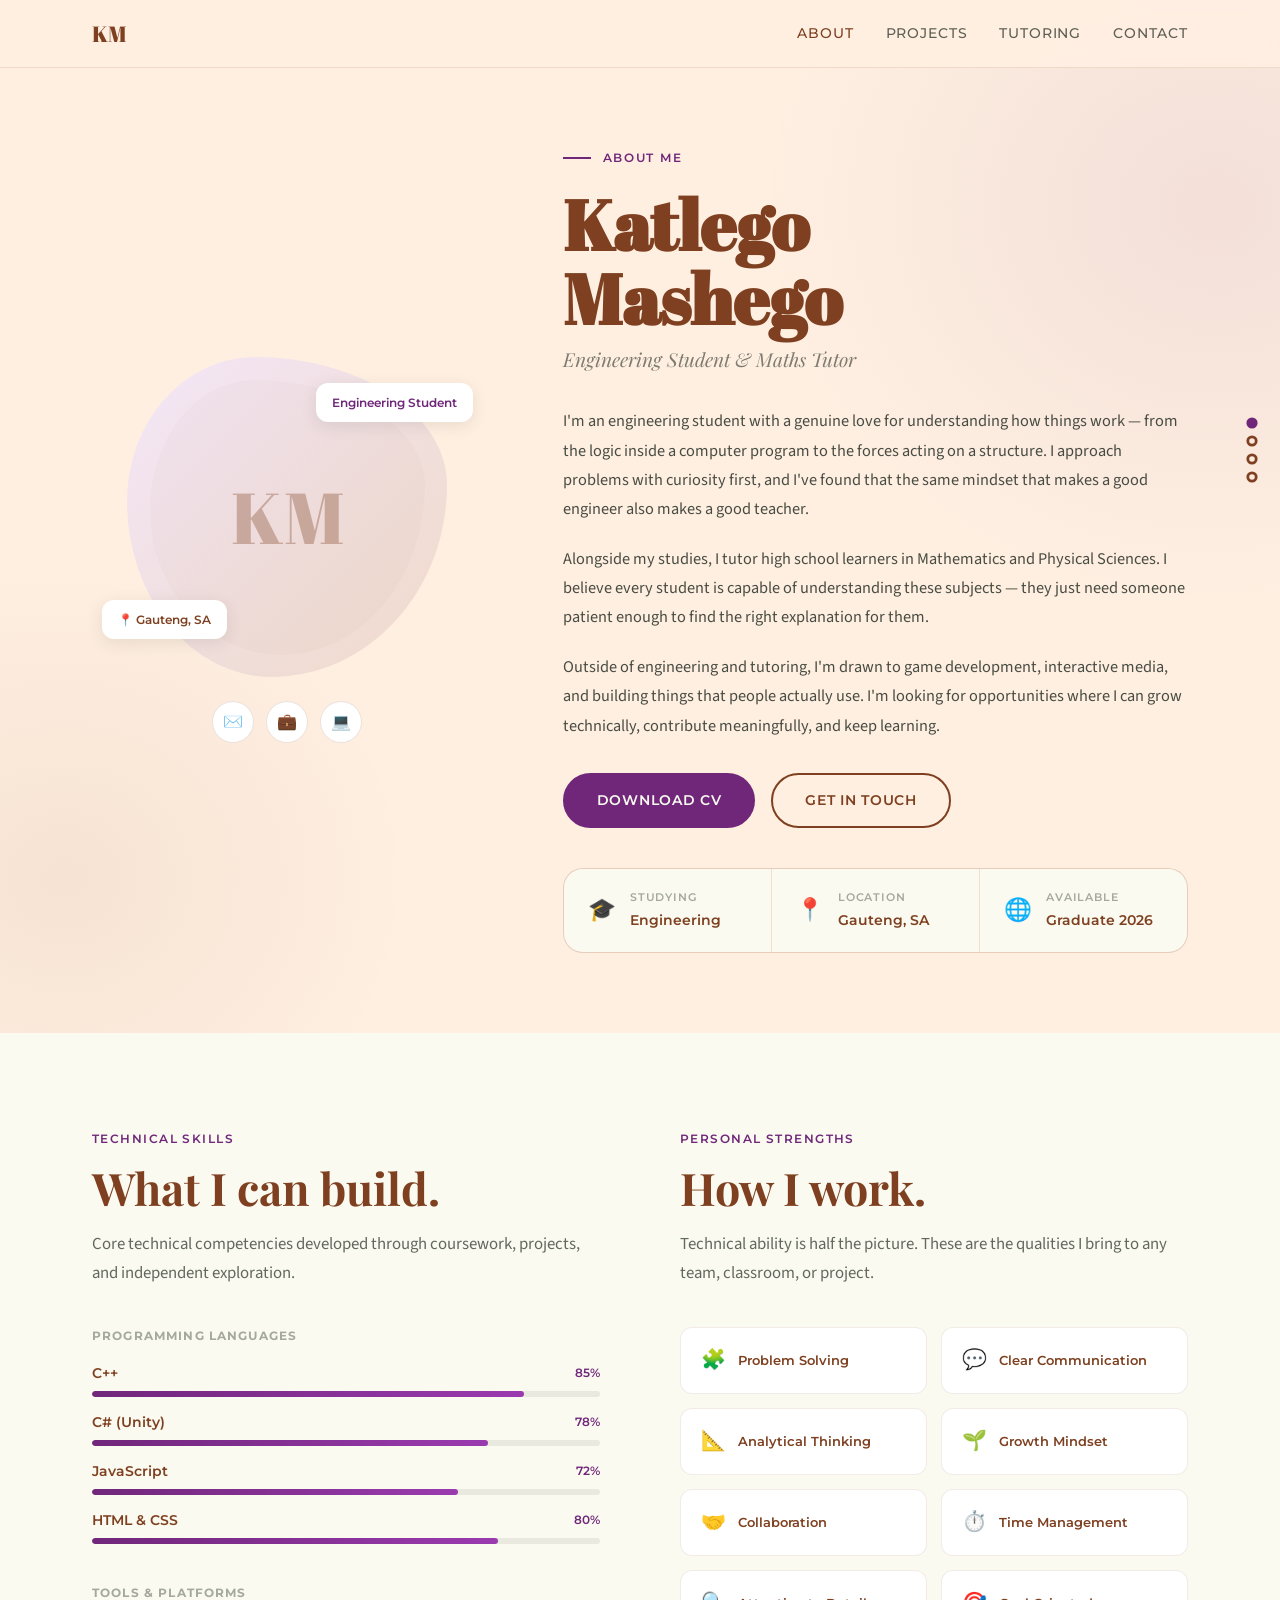
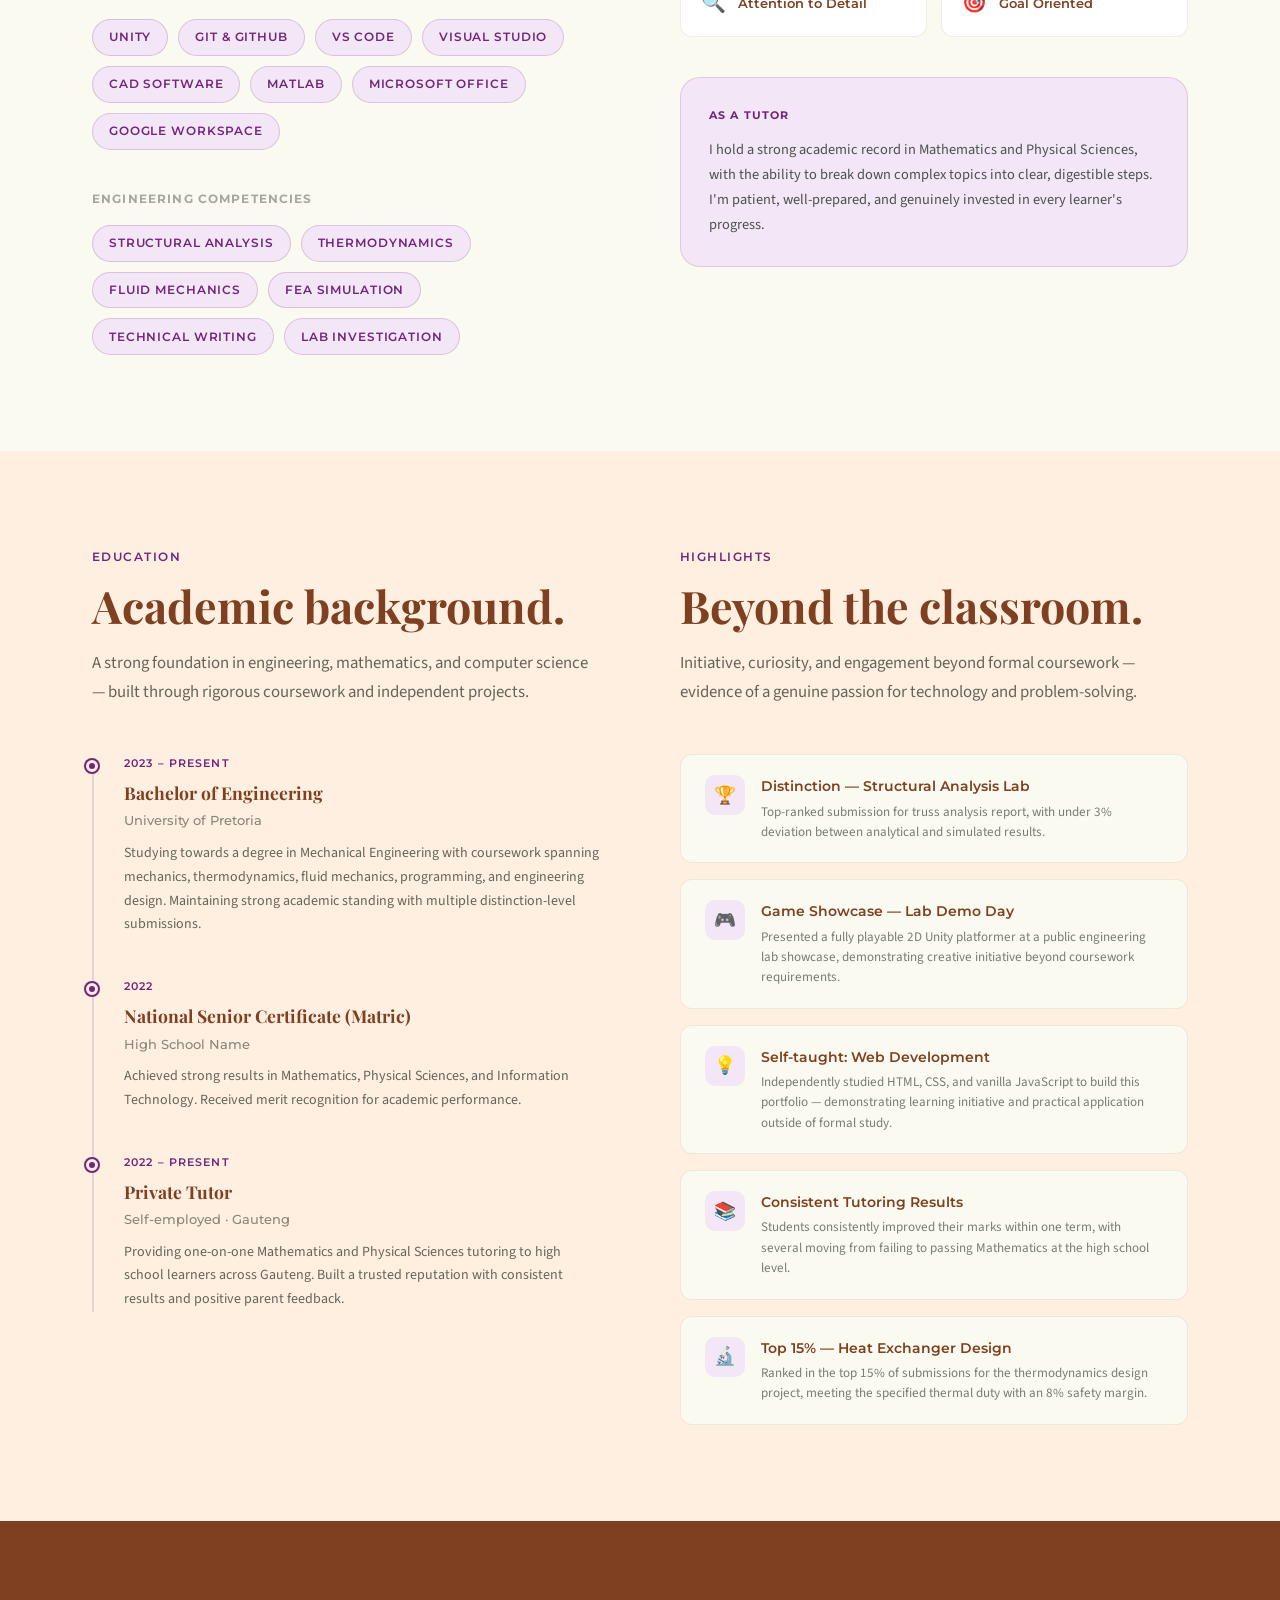
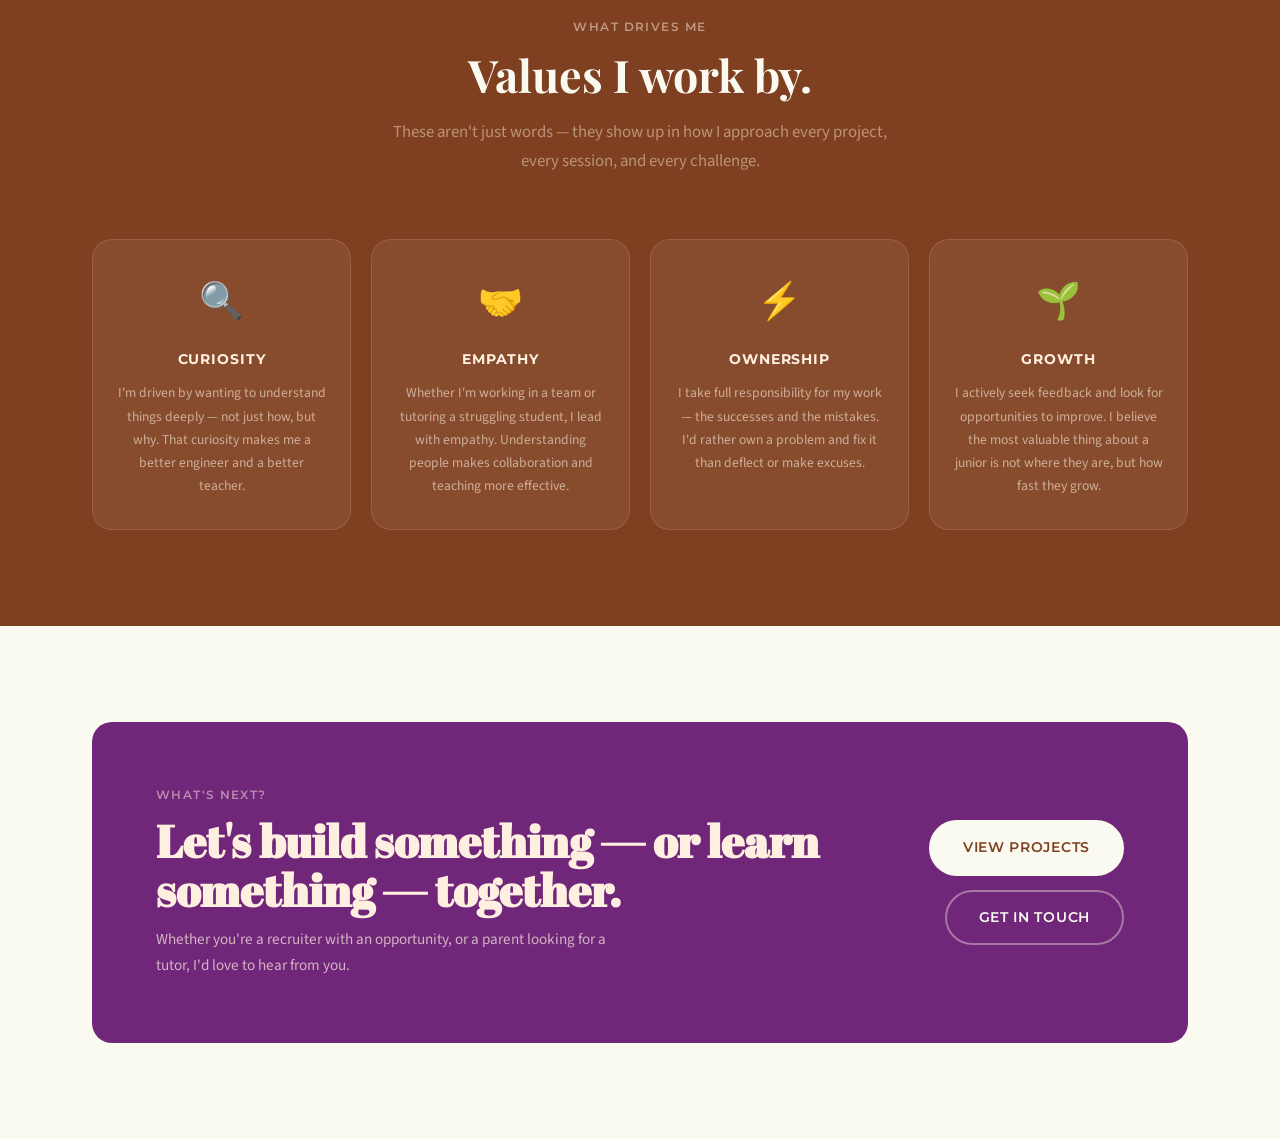
==== about.html @ 781f27dd "first commit" ====
<!DOCTYPE html>
<html lang="en">
<head>
  <meta charset="UTF-8" />
  <meta name="viewport" content="width=device-width, initial-scale=1.0" />
  <title>About — Katlego Mashego</title>
  <link rel="preconnect" href="https://fonts.googleapis.com" />
  <link rel="preconnect" href="https://fonts.gstatic.com" crossorigin />
  <link href="https://fonts.googleapis.com/css2?family=Abril+Fatface&family=Playfair+Display:ital,wght@0,400;0,600;0,700;1,400&family=Montserrat:wght@400;500;600&family=Source+Sans+3:wght@300;400;600&display=swap" rel="stylesheet" />
  <link rel="stylesheet" href="css/styles.css" />
  <link rel="stylesheet" href="css/about.css" />
</head>
<body>

  <!-- ── Nav ── -->
  <nav class="nav" id="navbar">
    <div class="nav__inner">
      <a href="index.html" class="nav__logo">KM</a>
      <ul class="nav__links">
        <li><a href="about.html" class="active">About</a></li>
        <li><a href="projects.html">Projects</a></li>
        <li><a href="tutoring.html">Tutoring</a></li>
        <li><a href="contact.html">Contact</a></li>
      </ul>
      <button class="hamburger" id="hamburger" aria-label="Toggle menu" aria-expanded="false">
        <span></span><span></span><span></span>
      </button>
    </div>
  </nav>

  <!-- ── Mobile menu ── -->
  <div class="mobile-menu" id="mobileMenu">
    <a href="about.html"    onclick="closeMobile()">About</a>
    <a href="projects.html" onclick="closeMobile()">Projects</a>
    <a href="tutoring.html" onclick="closeMobile()">Tutoring</a>
    <a href="contact.html"  onclick="closeMobile()">Contact</a>
  </div>

  <!-- ── Scroll spy ── -->
  <nav class="scroll-spy" aria-label="Page sections">
    <div class="scroll-spy__dot active" data-target="intro"    title="Introduction"></div>
    <div class="scroll-spy__dot"        data-target="skills"   title="Skills"></div>
    <div class="scroll-spy__dot"        data-target="academic" title="Academic"></div>
    <div class="scroll-spy__dot"        data-target="values"   title="Values"></div>
  </nav>

  <!-- ── Intro ── -->
  <section id="intro">
    <div class="intro__bg"></div>
    <div class="container">
      <div class="intro__grid">

        <div class="avatar-block fade-up">
          <div class="avatar-outer">
            <div class="avatar-inner">KM</div>
            <div class="avatar-badge avatar-badge--1">Engineering Student</div>
            <div class="avatar-badge avatar-badge--2">📍 Gauteng, SA</div>
          </div>
          <div class="avatar-links">
            <a href="mailto:katlego@example.com" class="avatar-link" title="Email">✉️</a>
            <a href="#" class="avatar-link" title="LinkedIn">💼</a>
            <a href="#" class="avatar-link" title="GitHub">💻</a>
          </div>
        </div>

        <div class="fade-up">
          <p class="intro__eyebrow">About Me</p>
          <h1 class="intro__name">Katlego<br>Mashego</h1>
          <p class="intro__role">Engineering Student &amp; Maths Tutor</p>
          <div class="intro__bio">
            <p>
              I'm an engineering student with a genuine love for understanding how things work — from the logic inside a computer program to the forces acting on a structure. I approach problems with curiosity first, and I've found that the same mindset that makes a good engineer also makes a good teacher.
            </p>
            <p>
              Alongside my studies, I tutor high school learners in Mathematics and Physical Sciences. I believe every student is capable of understanding these subjects — they just need someone patient enough to find the right explanation for them.
            </p>
            <p>
              Outside of engineering and tutoring, I'm drawn to game development, interactive media, and building things that people actually use. I'm looking for opportunities where I can grow technically, contribute meaningfully, and keep learning.
            </p>
          </div>
          <div class="intro__ctas">
            <a href="#" class="btn btn--primary">Download CV</a>
            <a href="contact.html" class="btn btn--outline">Get in Touch</a>
          </div>

          <div class="quick-facts">
            <div class="quick-fact">
              <div class="quick-fact__icon">🎓</div>
              <div>
                <p class="quick-fact__label">Studying</p>
                <p class="quick-fact__value">Engineering</p>
              </div>
            </div>
            <div class="quick-fact">
              <div class="quick-fact__icon">📍</div>
              <div>
                <p class="quick-fact__label">Location</p>
                <p class="quick-fact__value">Gauteng, SA</p>
              </div>
            </div>
            <div class="quick-fact">
              <div class="quick-fact__icon">🌐</div>
              <div>
                <p class="quick-fact__label">Available</p>
                <p class="quick-fact__value">Graduate 2026</p>
              </div>
            </div>
          </div>
        </div>

      </div>
    </div>
  </section>

  <!-- ── Skills ── -->
  <section id="skills">
    <div class="container">
      <div class="skills__grid">

        <!-- Technical skills -->
        <div class="fade-up">
          <p class="section-label">Technical Skills</p>
          <h2 class="section-title">What I can build.</h2>
          <p class="section-sub">Core technical competencies developed through coursework, projects, and independent exploration.</p>

          <div class="skill-group">
            <p class="skill-group__label">Programming Languages</p>
            <div class="skill-bars" data-animate>
              <div class="skill-bar">
                <div class="skill-bar__top">
                  <span class="skill-bar__name">C++</span>
                  <span class="skill-bar__pct">85%</span>
                </div>
                <div class="skill-bar__track"><div class="skill-bar__fill" data-width="85"></div></div>
              </div>
              <div class="skill-bar">
                <div class="skill-bar__top">
                  <span class="skill-bar__name">C# (Unity)</span>
                  <span class="skill-bar__pct">78%</span>
                </div>
                <div class="skill-bar__track"><div class="skill-bar__fill" data-width="78"></div></div>
              </div>
              <div class="skill-bar">
                <div class="skill-bar__top">
                  <span class="skill-bar__name">JavaScript</span>
                  <span class="skill-bar__pct">72%</span>
                </div>
                <div class="skill-bar__track"><div class="skill-bar__fill" data-width="72"></div></div>
              </div>
              <div class="skill-bar">
                <div class="skill-bar__top">
                  <span class="skill-bar__name">HTML &amp; CSS</span>
                  <span class="skill-bar__pct">80%</span>
                </div>
                <div class="skill-bar__track"><div class="skill-bar__fill" data-width="80"></div></div>
              </div>
            </div>
          </div>

          <div class="skill-group">
            <p class="skill-group__label">Tools &amp; Platforms</p>
            <div class="tag-cloud">
              <span class="skill-tag skill-tag--accent">Unity</span>
              <span class="skill-tag">Git &amp; GitHub</span>
              <span class="skill-tag">VS Code</span>
              <span class="skill-tag">Visual Studio</span>
              <span class="skill-tag skill-tag--accent">CAD Software</span>
              <span class="skill-tag">MATLAB</span>
              <span class="skill-tag">Microsoft Office</span>
              <span class="skill-tag">Google Workspace</span>
            </div>
          </div>

          <div class="skill-group">
            <p class="skill-group__label">Engineering Competencies</p>
            <div class="tag-cloud">
              <span class="skill-tag skill-tag--accent">Structural Analysis</span>
              <span class="skill-tag">Thermodynamics</span>
              <span class="skill-tag">Fluid Mechanics</span>
              <span class="skill-tag skill-tag--accent">FEA Simulation</span>
              <span class="skill-tag">Technical Writing</span>
              <span class="skill-tag">Lab Investigation</span>
            </div>
          </div>
        </div>

        <!-- Soft skills -->
        <div class="fade-up">
          <p class="section-label">Personal Strengths</p>
          <h2 class="section-title">How I work.</h2>
          <p class="section-sub">Technical ability is half the picture. These are the qualities I bring to any team, classroom, or project.</p>

          <div class="soft-skills">
            <div class="soft-skill">
              <div class="soft-skill__icon">🧩</div>
              <p class="soft-skill__name">Problem Solving</p>
            </div>
            <div class="soft-skill">
              <div class="soft-skill__icon">💬</div>
              <p class="soft-skill__name">Clear Communication</p>
            </div>
            <div class="soft-skill">
              <div class="soft-skill__icon">📐</div>
              <p class="soft-skill__name">Analytical Thinking</p>
            </div>
            <div class="soft-skill">
              <div class="soft-skill__icon">🌱</div>
              <p class="soft-skill__name">Growth Mindset</p>
            </div>
            <div class="soft-skill">
              <div class="soft-skill__icon">🤝</div>
              <p class="soft-skill__name">Collaboration</p>
            </div>
            <div class="soft-skill">
              <div class="soft-skill__icon">⏱️</div>
              <p class="soft-skill__name">Time Management</p>
            </div>
            <div class="soft-skill">
              <div class="soft-skill__icon">🔍</div>
              <p class="soft-skill__name">Attention to Detail</p>
            </div>
            <div class="soft-skill">
              <div class="soft-skill__icon">🎯</div>
              <p class="soft-skill__name">Goal Oriented</p>
            </div>
          </div>

          <div class="tutor-highlight">
            <p class="tutor-highlight__label">As a Tutor</p>
            <p>I hold a strong academic record in Mathematics and Physical Sciences, with the ability to break down complex topics into clear, digestible steps. I'm patient, well-prepared, and genuinely invested in every learner's progress.</p>
          </div>
        </div>

      </div>
    </div>
  </section>

  <!-- ── Academic ── -->
  <section id="academic">
    <div class="container">
      <div class="academic__grid">

        <div class="fade-up">
          <p class="section-label">Education</p>
          <h2 class="section-title">Academic background.</h2>
          <p class="section-sub">A strong foundation in engineering, mathematics, and computer science — built through rigorous coursework and independent projects.</p>

          <div class="timeline">
            <div class="timeline-item">
              <p class="timeline-item__date">2023 – Present</p>
              <h3 class="timeline-item__title">Bachelor of Engineering</h3>
              <p class="timeline-item__institution">University of Pretoria</p>
              <p class="timeline-item__desc">Studying towards a degree in Mechanical Engineering with coursework spanning mechanics, thermodynamics, fluid mechanics, programming, and engineering design. Maintaining strong academic standing with multiple distinction-level submissions.</p>
            </div>
            <div class="timeline-item">
              <p class="timeline-item__date">2022</p>
              <h3 class="timeline-item__title">National Senior Certificate (Matric)</h3>
              <p class="timeline-item__institution">High School Name</p>
              <p class="timeline-item__desc">Achieved strong results in Mathematics, Physical Sciences, and Information Technology. Received merit recognition for academic performance.</p>
            </div>
            <div class="timeline-item">
              <p class="timeline-item__date">2022 – Present</p>
              <h3 class="timeline-item__title">Private Tutor</h3>
              <p class="timeline-item__institution">Self-employed · Gauteng</p>
              <p class="timeline-item__desc">Providing one-on-one Mathematics and Physical Sciences tutoring to high school learners across Gauteng. Built a trusted reputation with consistent results and positive parent feedback.</p>
            </div>
          </div>
        </div>

        <div class="fade-up">
          <p class="section-label">Highlights</p>
          <h2 class="section-title">Beyond the classroom.</h2>
          <p class="section-sub">Initiative, curiosity, and engagement beyond formal coursework — evidence of a genuine passion for technology and problem-solving.</p>

          <div class="achievements">
            <div class="achievement">
              <div class="achievement__icon">🏆</div>
              <div>
                <p class="achievement__title">Distinction — Structural Analysis Lab</p>
                <p class="achievement__detail">Top-ranked submission for truss analysis report, with under 3% deviation between analytical and simulated results.</p>
              </div>
            </div>
            <div class="achievement">
              <div class="achievement__icon">🎮</div>
              <div>
                <p class="achievement__title">Game Showcase — Lab Demo Day</p>
                <p class="achievement__detail">Presented a fully playable 2D Unity platformer at a public engineering lab showcase, demonstrating creative initiative beyond coursework requirements.</p>
              </div>
            </div>
            <div class="achievement">
              <div class="achievement__icon">💡</div>
              <div>
                <p class="achievement__title">Self-taught: Web Development</p>
                <p class="achievement__detail">Independently studied HTML, CSS, and vanilla JavaScript to build this portfolio — demonstrating learning initiative and practical application outside of formal study.</p>
              </div>
            </div>
            <div class="achievement">
              <div class="achievement__icon">📚</div>
              <div>
                <p class="achievement__title">Consistent Tutoring Results</p>
                <p class="achievement__detail">Students consistently improved their marks within one term, with several moving from failing to passing Mathematics at the high school level.</p>
              </div>
            </div>
            <div class="achievement">
              <div class="achievement__icon">🔬</div>
              <div>
                <p class="achievement__title">Top 15% — Heat Exchanger Design</p>
                <p class="achievement__detail">Ranked in the top 15% of submissions for the thermodynamics design project, meeting the specified thermal duty with an 8% safety margin.</p>
              </div>
            </div>
          </div>
        </div>

      </div>
    </div>
  </section>

  <!-- ── Values ── -->
  <section id="values">
    <div class="container">
      <div class="values__header fade-up">
        <p class="section-label">What Drives Me</p>
        <h2 class="section-title">Values I work by.</h2>
        <p class="section-sub">These aren't just words — they show up in how I approach every project, every session, and every challenge.</p>
      </div>
      <div class="values-grid">
        <div class="value-card fade-up">
          <div class="value-card__icon">🔍</div>
          <p class="value-card__title">Curiosity</p>
          <p class="value-card__text">I'm driven by wanting to understand things deeply — not just how, but why. That curiosity makes me a better engineer and a better teacher.</p>
        </div>
        <div class="value-card fade-up">
          <div class="value-card__icon">🤝</div>
          <p class="value-card__title">Empathy</p>
          <p class="value-card__text">Whether I'm working in a team or tutoring a struggling student, I lead with empathy. Understanding people makes collaboration and teaching more effective.</p>
        </div>
        <div class="value-card fade-up">
          <div class="value-card__icon">⚡</div>
          <p class="value-card__title">Ownership</p>
          <p class="value-card__text">I take full responsibility for my work — the successes and the mistakes. I'd rather own a problem and fix it than deflect or make excuses.</p>
        </div>
        <div class="value-card fade-up">
          <div class="value-card__icon">🌱</div>
          <p class="value-card__title">Growth</p>
          <p class="value-card__text">I actively seek feedback and look for opportunities to improve. I believe the most valuable thing about a junior is not where they are, but how fast they grow.</p>
        </div>
      </div>
    </div>
  </section>

  <!-- ── CTA ── -->
  <section id="cta">
    <div class="container">
      <div class="cta__inner fade-up">
        <div>
          <p class="cta__label">What's next?</p>
          <h2 class="cta__title">Let's build something — or learn something — together.</h2>
          <p class="cta__sub">Whether you're a recruiter with an opportunity, or a parent looking for a tutor, I'd love to hear from you.</p>
        </div>
        <div class="cta__buttons">
          <a href="projects.html" class="btn btn--inverse">View Projects</a>
          <a href="contact.html"  class="btn btn--ghost">Get in Touch</a>
        </div>
      </div>
    </div>
  </section>

  <!-- ── Scripts ── -->
  <script src="js/nav.js"></script>
  <script>
    initNav({
      sections:     ['intro', 'skills', 'academic', 'values'],
      heroSelector: '#intro',
      features:     ['skillBars']
    });
  </script>

</body>
</html>
---- css/styles.css ----
/* ── CSS Variables ── */
:root {
  --primary:        #FFEFE1;
  --secondary:      #7E4020;
  --accent:         #70277A;
  --light-neutral:  #FAFAF0;
  --dark-neutral:   #293027;
  --accent-light:   #f3e6f7;
  --accent-mid:     #9a3aaf;
  --secondary-dark: #5a2d14;
  --font-display:   'Abril Fatface', serif;
  --font-heading:   'Playfair Display', serif;
  --font-sub:       'Montserrat', sans-serif;
  --font-body:      'Source Sans 3', sans-serif;
  --nav-h:          68px;
  --radius-sm:      6px;
  --radius-md:      12px;
  --radius-lg:      20px;
  --max-w:          1160px;
  --transition:     0.25s ease;
}

/* ── Reset ── */
*, *::before, *::after { box-sizing: border-box; margin: 0; padding: 0; }
html { scroll-behavior: smooth; }
body {
  background: var(--primary);
  color: var(--dark-neutral);
  font-family: var(--font-body);
  font-size: 17px;
  line-height: 1.65;
  overflow-x: hidden;
}
img { display: block; max-width: 100%; }
a { color: inherit; text-decoration: none; }

/* ── Nav ── */
.nav {
  position: fixed; top: 0; left: 0; right: 0; z-index: 100;
  height: var(--nav-h);
  background: rgba(255,239,225,0.92);
  backdrop-filter: blur(10px);
  border-bottom: 1px solid rgba(126,64,32,0.12);
  display: flex; align-items: center;
  transition: transform 0.35s ease, opacity 0.35s ease;
}
.nav.nav--hidden { transform: translateY(-100%); opacity: 0; }
.nav__inner {
  max-width: var(--max-w); width: 100%; margin: 0 auto;
  padding: 0 2rem;
  display: flex; align-items: center; justify-content: space-between;
}
.nav__logo {
  font-family: var(--font-display);
  font-size: 1.35rem;
  color: var(--secondary);
  letter-spacing: -0.01em;
}
.nav__links {
  display: flex; gap: 2rem; list-style: none;
}
.nav__links a {
  font-family: var(--font-sub);
  font-size: 0.875rem;
  font-weight: 500;
  text-transform: uppercase;
  letter-spacing: 0.06em;
  color: var(--dark-neutral);
  opacity: 0.75;
  transition: opacity var(--transition), color var(--transition);
}
.nav__links a:hover,
.nav__links a.active { opacity: 1; color: var(--secondary); }
.hamburger {
  display: none; background: none; border: none; cursor: pointer;
  flex-direction: column; gap: 5px; padding: 4px;
}
.hamburger span {
  display: block; width: 24px; height: 2px;
  background: var(--secondary); border-radius: 2px;
  transition: transform 0.3s ease, opacity 0.3s ease;
}
.hamburger.open span:nth-child(1) { transform: translateY(7px) rotate(45deg); }
.hamburger.open span:nth-child(2) { opacity: 0; }
.hamburger.open span:nth-child(3) { transform: translateY(-7px) rotate(-45deg); }
.mobile-menu {
  display: none; position: fixed; inset: 0; z-index: 99;
  background: var(--primary); flex-direction: column;
  align-items: center; justify-content: center; gap: 2.5rem;
  padding-top: var(--nav-h);
}
.mobile-menu.open { display: flex; }
.mobile-menu a {
  font-family: var(--font-heading);
  font-size: 2rem; font-weight: 600;
  color: var(--secondary);
}

/* ── Scroll indicator ── */
.scroll-spy {
  position: fixed; right: 1.5rem; top: 50%; transform: translateY(-50%);
  z-index: 90; display: flex; flex-direction: column; gap: 10px;
}
.scroll-spy__dot {
  width: 8px; height: 8px; border-radius: 50%;
  border: 2px solid var(--secondary); opacity: 0.35; cursor: pointer;
  transition: opacity var(--transition), transform var(--transition), background var(--transition);
}
.scroll-spy__dot.active {
  opacity: 1; background: var(--accent); border-color: var(--accent);
  transform: scale(1.4);
}

/* ── Layout helpers ── */
.container { max-width: var(--max-w); margin: 0 auto; padding: 0 2rem; }
section { padding: 6rem 0; }

/* ── Hero ── */
#hero {
  min-height: 100vh;
  display: grid; align-items: center;
  padding-top: var(--nav-h);
  position: relative; overflow: hidden;
}
.hero__bg {
  position: absolute; inset: 0; pointer-events: none;
  background:
    radial-gradient(ellipse 60% 50% at 80% 30%, rgba(100,37,116,0.07) 0%, transparent 70%),
    radial-gradient(ellipse 40% 40% at 20% 80%, rgba(126,64,32,0.08) 0%, transparent 60%);
}
.hero__grid {
  display: grid; grid-template-columns: 1fr 1fr;
  align-items: center; gap: 4rem;
}
.hero__eyebrow {
  font-family: var(--font-sub);
  font-size: 0.8rem; font-weight: 600;
  text-transform: uppercase; letter-spacing: 0.12em;
  color: var(--accent); margin-bottom: 1.25rem;
  display: flex; align-items: center; gap: 0.75rem;
}
.hero__eyebrow::before {
  content: ''; display: block;
  width: 32px; height: 2px; background: var(--accent);
}
.hero__name {
  font-family: var(--font-display);
  font-size: clamp(3rem, 6vw, 5.5rem);
  line-height: 1.05;
  color: var(--secondary);
  margin-bottom: 1rem;
}
.hero__role {
  font-family: var(--font-heading);
  font-size: clamp(1.2rem, 2.5vw, 1.8rem);
  font-weight: 400; font-style: italic;
  color: var(--dark-neutral); opacity: 0.7;
  margin-bottom: 1.75rem;
}
.hero__desc {
  font-size: 1.05rem; line-height: 1.75;
  color: var(--dark-neutral); opacity: 0.8;
  max-width: 480px; margin-bottom: 2.5rem;
}
.hero__ctas { display: flex; gap: 1rem; flex-wrap: wrap; }
.btn {
  font-family: var(--font-sub);
  font-size: 0.875rem; font-weight: 600;
  letter-spacing: 0.05em; text-transform: uppercase;
  padding: 0.875rem 2rem; border-radius: 50px;
  cursor: pointer; border: 2px solid transparent;
  transition: all var(--transition); display: inline-flex; align-items: center; gap: 0.5rem;
}
.btn--primary {
  background: var(--accent); color: var(--light-neutral);
  border-color: var(--accent);
}
.btn--primary:hover { background: var(--accent-mid); border-color: var(--accent-mid); transform: translateY(-2px); }
.btn--outline {
  background: transparent; color: var(--secondary);
  border-color: var(--secondary);
}
.btn--outline:hover { background: var(--secondary); color: var(--light-neutral); transform: translateY(-2px); }

/* Hero visual */
.hero__visual {
  display: flex; justify-content: center; align-items: center; position: relative;
}
.hero__avatar-wrap {
  width: clamp(260px, 30vw, 400px);
  aspect-ratio: 1;
  border-radius: 40% 60% 55% 45% / 45% 40% 60% 55%;
  background: linear-gradient(135deg, var(--accent-light) 0%, rgba(126,64,32,0.12) 100%);
  display: flex; align-items: center; justify-content: center;
  position: relative;
}
.hero__avatar-inner {
  width: 88%; height: 88%; border-radius: 38% 62% 52% 48% / 47% 38% 62% 53%;
  background: rgba(126,64,32,0.08);
  display: flex; align-items: center; justify-content: center;
  font-family: var(--font-display); font-size: 5rem; color: var(--secondary);
  opacity: 0.4;
}
.hero__badge {
  position: absolute; padding: 0.75rem 1.25rem;
  background: white; border-radius: var(--radius-md);
  box-shadow: 0 4px 24px rgba(41,48,39,0.1);
  font-family: var(--font-sub); font-size: 0.8rem; font-weight: 600;
}
.hero__badge--1 { top: 10%; left: -5%; color: var(--accent); }
.hero__badge--2 { bottom: 15%; right: -5%; color: var(--secondary); }

/* ── Section headings ── */
.section-label {
  font-family: var(--font-sub);
  font-size: 0.75rem; font-weight: 600;
  text-transform: uppercase; letter-spacing: 0.12em;
  color: var(--accent); margin-bottom: 0.75rem;
}
.section-title {
  font-family: var(--font-heading);
  font-size: clamp(1.8rem, 3.5vw, 2.8rem);
  font-weight: 700; color: var(--secondary);
  margin-bottom: 1rem; line-height: 1.2;
}
.section-sub {
  font-size: 1.05rem; color: var(--dark-neutral);
  opacity: 0.72; max-width: 540px; line-height: 1.7;
}
.section-header { margin-bottom: 3.5rem; }

/* ── About strip ── */
#about {
  background: var(--light-neutral);
  position: relative;
}
.about__grid {
  display: grid; grid-template-columns: 1fr 1fr; gap: 5rem; align-items: center;
}
.about__text p { margin-bottom: 1.25rem; line-height: 1.75; opacity: 0.85; }
.about__skills {
  display: flex; flex-wrap: wrap; gap: 0.625rem; margin-top: 1.75rem;
}
.skill-tag {
  font-family: var(--font-sub);
  font-size: 0.78rem; font-weight: 600;
  text-transform: uppercase; letter-spacing: 0.07em;
  padding: 0.45rem 1rem; border-radius: 50px;
  background: var(--accent-light); color: var(--accent);
  border: 1px solid rgba(100,37,116,0.18);
}
.about__highlights {
  display: grid; grid-template-columns: 1fr 1fr; gap: 1.25rem;
}
.highlight-card {
  background: white; border-radius: var(--radius-md);
  padding: 1.5rem; border: 1px solid rgba(126,64,32,0.1);
  transition: transform var(--transition), box-shadow var(--transition);
}
.highlight-card:hover { transform: translateY(-4px); box-shadow: 0 12px 32px rgba(41,48,39,0.08); }
.highlight-card__icon {
  font-size: 1.75rem; margin-bottom: 0.75rem;
}
.highlight-card__title {
  font-family: var(--font-sub); font-size: 0.85rem; font-weight: 600;
  text-transform: uppercase; letter-spacing: 0.06em;
  color: var(--secondary); margin-bottom: 0.5rem;
}
.highlight-card__text { font-size: 0.9rem; opacity: 0.75; line-height: 1.6; }

/* ── Projects ── */
#projects { background: var(--primary); }
.projects__header {
  display: flex; align-items: flex-end;
  justify-content: space-between; gap: 2rem; margin-bottom: 3rem; flex-wrap: wrap;
}
.project-grid {
  display: grid; grid-template-columns: repeat(3, 1fr); gap: 1.5rem;
}
.project-card {
  background: white; border-radius: var(--radius-lg);
  overflow: hidden; border: 1px solid rgba(126,64,32,0.1);
  cursor: pointer;
  transition: transform var(--transition), box-shadow var(--transition);
}
.project-card:hover { transform: translateY(-6px); box-shadow: 0 20px 40px rgba(41,48,39,0.1); }
.project-card__thumb {
  height: 160px;
  display: flex; align-items: center; justify-content: center;
  font-size: 3rem;
}
.project-card__thumb--cpp { background: linear-gradient(135deg, #FFEFE1, #fdd5b0); }
.project-card__thumb--unity { background: linear-gradient(135deg, #f3e6f7, #e0c0ee); }
.project-card__thumb--eng { background: linear-gradient(135deg, #FAFAF0, #e8e8d8); }
.project-card__body { padding: 1.5rem; }
.project-card__cat {
  font-family: var(--font-sub); font-size: 0.7rem; font-weight: 600;
  text-transform: uppercase; letter-spacing: 0.1em;
  color: var(--accent); margin-bottom: 0.5rem;
}
.project-card__title {
  font-family: var(--font-heading);
  font-size: 1.15rem; font-weight: 600;
  color: var(--secondary); margin-bottom: 0.625rem;
}
.project-card__desc { font-size: 0.9rem; opacity: 0.75; line-height: 1.6; margin-bottom: 1rem; }
.project-card__tags { display: flex; flex-wrap: wrap; gap: 0.4rem; }
.tag {
  font-family: var(--font-sub); font-size: 0.7rem; font-weight: 500;
  padding: 0.3rem 0.75rem; border-radius: 50px;
  background: var(--light-neutral); color: var(--dark-neutral);
  border: 1px solid rgba(41,48,39,0.12);
}
.project-card.hidden { display: none; }

/* ── Tutoring ── */
#tutoring { background: var(--light-neutral); }
.tutoring__grid {
  display: grid; grid-template-columns: 1fr 1fr; gap: 5rem; align-items: start;
}
.subject-list { display: flex; flex-direction: column; gap: 1rem; margin: 2rem 0; }
.subject-item {
  display: flex; align-items: center; gap: 1.25rem;
  padding: 1.25rem 1.5rem; background: white; border-radius: var(--radius-md);
  border: 1px solid rgba(126,64,32,0.1);
  transition: transform var(--transition);
}
.subject-item:hover { transform: translateX(6px); }
.subject-item__icon { font-size: 1.75rem; flex-shrink: 0; }
.subject-item__info { flex: 1; }
.subject-item__name {
  font-family: var(--font-sub); font-size: 0.95rem; font-weight: 600;
  color: var(--secondary); margin-bottom: 0.25rem;
}
.subject-item__detail { font-size: 0.85rem; opacity: 0.65; }
.tutoring__why { margin-top: 1rem; }
.reason {
  display: flex; gap: 1rem; padding: 1.25rem 0;
  border-bottom: 1px solid rgba(41,48,39,0.08);
}
.reason:last-child { border-bottom: none; }
.reason__num {
  font-family: var(--font-display); font-size: 1.75rem;
  color: var(--accent); opacity: 0.35; flex-shrink: 0; line-height: 1;
}
.reason__title {
  font-family: var(--font-sub); font-size: 0.9rem; font-weight: 600;
  color: var(--secondary); margin-bottom: 0.25rem;
}
.reason__text { font-size: 0.875rem; opacity: 0.72; }

/* ── Contact CTA ── */
#contact {
  background: var(--secondary); color: var(--light-neutral); text-align: center;
  padding: 6rem 0;
}
#contact .section-label { color: rgba(255,239,225,0.55); }
#contact .section-title { color: var(--light-neutral); }
#contact .section-sub { color: rgba(255,239,225,0.75); margin: 0 auto 2.5rem; }
.contact__ctas { display: flex; gap: 1rem; justify-content: center; flex-wrap: wrap; }
.btn--inverse {
  background: var(--light-neutral); color: var(--secondary);
  border-color: var(--light-neutral);
}
.btn--inverse:hover { background: var(--primary); border-color: var(--primary); transform: translateY(-2px); }
.btn--ghost {
  background: transparent; color: var(--light-neutral);
  border-color: rgba(255,239,225,0.4);
}
.btn--ghost:hover { background: rgba(255,239,225,0.1); transform: translateY(-2px); }

/* ── Footer ── */
footer {
  background: var(--dark-neutral); color: rgba(250,250,240,0.55);
  padding: 2.5rem 0; text-align: center;
}
footer a { color: rgba(250,250,240,0.75); transition: color var(--transition); }
footer a:hover { color: var(--primary); }
.footer__inner {
  display: flex; align-items: center; justify-content: space-between; flex-wrap: wrap; gap: 1rem;
}
.footer__logo {
  font-family: var(--font-display); font-size: 1.1rem; color: var(--primary);
}
.footer__links { display: flex; gap: 1.5rem; }
.footer__links a {
  font-family: var(--font-sub); font-size: 0.8rem; font-weight: 500;
  text-transform: uppercase; letter-spacing: 0.08em;
}

/* ── Animations ── */
.fade-up {
  opacity: 0; transform: translateY(28px);
  transition: opacity 0.6s ease, transform 0.6s ease;
}
.fade-up.visible { opacity: 1; transform: translateY(0); }

/* ── Responsive ── */
@media (max-width: 900px) {
  .hero__grid, .about__grid, .tutoring__grid { grid-template-columns: 1fr; }
  .hero__visual { display: none; }
  .project-grid { grid-template-columns: repeat(2, 1fr); }
  .about__highlights { grid-template-columns: 1fr; }
  .scroll-spy { display: none; }
  .nav__links { display: none; }
  .hamburger { display: flex; }
}
@media (max-width: 580px) {
  .project-grid { grid-template-columns: 1fr; }
  section { padding: 4rem 0; }
}
---- css/about.css ----
/* ════════════════════════════════════════
   about.css  —  page-specific styles
   Shared tokens & components → styles.css
════════════════════════════════════════ */

/* ── Intro section ── */
#intro {
  padding-top: calc(var(--nav-h) + 5rem);
  padding-bottom: 5rem;
  background: var(--primary);
  position: relative;
  overflow: hidden;
}
.intro__bg {
  position: absolute; inset: 0; pointer-events: none;
  background:
    radial-gradient(ellipse 55% 60% at 95% 20%, rgba(100,37,116,0.08) 0%, transparent 65%),
    radial-gradient(ellipse 45% 50% at 5% 85%, rgba(126,64,32,0.07) 0%, transparent 60%);
}
.intro__grid {
  display: grid;
  grid-template-columns: 1fr 1.6fr;
  gap: 5rem;
  align-items: center;
}

/* Avatar block */
.avatar-block {
  display: flex; flex-direction: column; align-items: center; gap: 1.5rem;
}
.avatar-outer {
  width: clamp(220px, 26vw, 320px);
  aspect-ratio: 1;
  border-radius: 40% 60% 55% 45% / 45% 40% 60% 55%;
  background: linear-gradient(135deg, var(--accent-light), rgba(126,64,32,0.12));
  display: flex; align-items: center; justify-content: center;
  position: relative;
}
.avatar-inner {
  width: 86%; height: 86%;
  border-radius: 38% 62% 52% 48% / 47% 38% 62% 53%;
  background: rgba(126,64,32,0.07);
  display: flex; align-items: center; justify-content: center;
  font-family: var(--font-display);
  font-size: 4.5rem;
  color: var(--secondary);
  opacity: 0.35;
}
.avatar-badge {
  position: absolute;
  background: white; border-radius: var(--radius-md);
  padding: 0.6rem 1rem;
  box-shadow: 0 4px 16px rgba(41,48,39,0.1);
  font-family: var(--font-sub); font-size: 0.75rem; font-weight: 600;
}
.avatar-badge--1 { top: 8%; right: -8%; color: var(--accent); }
.avatar-badge--2 { bottom: 12%; left: -8%; color: var(--secondary); }

.avatar-links { display: flex; gap: 0.75rem; }
.avatar-link {
  width: 42px; height: 42px; border-radius: 50%;
  background: white; border: 1.5px solid rgba(126,64,32,0.15);
  display: flex; align-items: center; justify-content: center;
  font-size: 1rem;
  transition: all var(--transition); cursor: pointer;
}
.avatar-link:hover {
  border-color: var(--accent); background: var(--accent-light); transform: translateY(-2px);
}

/* Intro text */
.intro__eyebrow {
  font-family: var(--font-sub); font-size: 0.75rem; font-weight: 600;
  text-transform: uppercase; letter-spacing: 0.14em; color: var(--accent);
  display: flex; align-items: center; gap: 0.75rem; margin-bottom: 1.25rem;
}
.intro__eyebrow::before { content: ''; width: 28px; height: 2px; background: var(--accent); }
.intro__name {
  font-family: var(--font-display);
  font-size: clamp(2.8rem, 5.5vw, 5rem);
  color: var(--secondary); line-height: 1.05; margin-bottom: 0.5rem;
}
.intro__role {
  font-family: var(--font-heading); font-style: italic;
  font-size: 1.2rem; color: var(--dark-neutral); opacity: 0.6; margin-bottom: 2rem;
}
.intro__bio p { margin-bottom: 1.25rem; line-height: 1.8; opacity: 0.85; font-size: 1.02rem; }
.intro__ctas { display: flex; gap: 1rem; flex-wrap: wrap; margin-top: 2rem; }

/* Quick facts strip */
.quick-facts {
  display: grid; grid-template-columns: repeat(3, 1fr);
  gap: 1px; background: rgba(126,64,32,0.1);
  border-radius: var(--radius-lg); overflow: hidden;
  margin-top: 2.5rem; border: 1px solid rgba(126,64,32,0.1);
}
.quick-fact {
  background: var(--light-neutral); padding: 1.25rem 1.5rem;
  display: flex; align-items: center; gap: 0.875rem;
}
.quick-fact__icon { font-size: 1.4rem; flex-shrink: 0; }
.quick-fact__label {
  font-family: var(--font-sub); font-size: 0.68rem; font-weight: 600;
  text-transform: uppercase; letter-spacing: 0.08em;
  color: var(--dark-neutral); opacity: 0.4; margin-bottom: 0.1rem;
}
.quick-fact__value {
  font-family: var(--font-sub); font-size: 0.88rem; font-weight: 600; color: var(--secondary);
}

/* ── Skills section ── */
#skills { background: var(--light-neutral); }
.skills__grid { display: grid; grid-template-columns: 1fr 1fr; gap: 5rem; align-items: start; }

.skill-group { margin-bottom: 2.5rem; }
.skill-group:last-child { margin-bottom: 0; }
.skill-group__label {
  font-family: var(--font-sub); font-size: 0.72rem; font-weight: 700;
  text-transform: uppercase; letter-spacing: 0.1em;
  color: var(--dark-neutral); opacity: 0.4; margin-bottom: 1rem;
}

/* section-sub spacing override for skills */
#skills .section-sub { margin-bottom: 2.5rem; }

.skill-bars { display: flex; flex-direction: column; gap: 0.875rem; }
.skill-bar__top {
  display: flex; justify-content: space-between; align-items: center; margin-bottom: 0.4rem;
}
.skill-bar__name { font-family: var(--font-sub); font-size: 0.85rem; font-weight: 600; color: var(--secondary); }
.skill-bar__pct  { font-family: var(--font-sub); font-size: 0.72rem; font-weight: 600; color: var(--accent); }
.skill-bar__track {
  height: 6px; border-radius: 3px; background: rgba(41,48,39,0.08); overflow: hidden;
}
.skill-bar__fill {
  height: 100%; border-radius: 3px;
  background: linear-gradient(90deg, var(--accent), var(--accent-mid));
  width: 0; transition: width 1s cubic-bezier(0.4, 0, 0.2, 1);
}

/* Tag cloud (shared class but about-specific layout) */
.tag-cloud { display: flex; flex-wrap: wrap; gap: 0.625rem; }
.skill-tag--accent { background: var(--accent-light); color: var(--accent); border-color: rgba(100,37,116,0.2); }

/* Soft skills grid */
.soft-skills {
  display: grid; grid-template-columns: 1fr 1fr;
  gap: 0.875rem; margin-bottom: 2.5rem;
}
.soft-skill {
  background: white; border-radius: var(--radius-md);
  padding: 1rem 1.25rem; border: 1px solid rgba(126,64,32,0.1);
  display: flex; align-items: center; gap: 0.75rem;
  transition: transform var(--transition);
}
.soft-skill:hover { transform: translateY(-2px); }
.soft-skill__icon { font-size: 1.25rem; flex-shrink: 0; }
.soft-skill__name { font-family: var(--font-sub); font-size: 0.82rem; font-weight: 600; color: var(--secondary); }

/* Tutor highlight box */
.tutor-highlight {
  background: var(--accent-light);
  border-radius: var(--radius-lg);
  padding: 1.75rem;
  border: 1px solid rgba(100,37,116,0.15);
}
.tutor-highlight__label {
  font-family: var(--font-sub); font-size: 0.7rem; font-weight: 700;
  text-transform: uppercase; letter-spacing: 0.1em;
  color: var(--accent); margin-bottom: 0.75rem;
}
.tutor-highlight p:last-child { font-size: 0.9rem; line-height: 1.75; opacity: 0.82; color: var(--dark-neutral); }

/* ── Academic section ── */
#academic { background: var(--primary); }
.academic__grid { display: grid; grid-template-columns: 1fr 1fr; gap: 5rem; align-items: start; }

#academic .section-sub { margin-bottom: 3rem; }

.timeline { position: relative; padding-left: 2rem; }
.timeline::before {
  content: ''; position: absolute; left: 0; top: 8px; bottom: 0;
  width: 2px; background: rgba(100,37,116,0.15); border-radius: 1px;
}
.timeline-item { position: relative; margin-bottom: 2.5rem; }
.timeline-item:last-child { margin-bottom: 0; }
.timeline-item::before {
  content: ''; position: absolute; left: -2.375rem; top: 6px;
  width: 12px; height: 12px; border-radius: 50%;
  background: var(--accent); border: 3px solid var(--primary);
  box-shadow: 0 0 0 2px var(--accent);
}
.timeline-item__date {
  font-family: var(--font-sub); font-size: 0.7rem; font-weight: 600;
  text-transform: uppercase; letter-spacing: 0.1em; color: var(--accent); margin-bottom: 0.35rem;
}
.timeline-item__title {
  font-family: var(--font-heading); font-size: 1.1rem; font-weight: 700;
  color: var(--secondary); margin-bottom: 0.2rem;
}
.timeline-item__institution {
  font-family: var(--font-sub); font-size: 0.82rem; font-weight: 500;
  color: var(--dark-neutral); opacity: 0.55; margin-bottom: 0.625rem;
}
.timeline-item__desc { font-size: 0.875rem; opacity: 0.72; line-height: 1.7; }

.achievements { display: flex; flex-direction: column; gap: 1rem; }
.achievement {
  background: var(--light-neutral); border-radius: var(--radius-md);
  padding: 1.25rem 1.5rem; border: 1px solid rgba(126,64,32,0.1);
  display: flex; gap: 1rem; align-items: flex-start;
  transition: transform var(--transition), box-shadow var(--transition);
}
.achievement:hover { transform: translateY(-3px); box-shadow: 0 8px 24px rgba(41,48,39,0.07); }
.achievement__icon {
  width: 40px; height: 40px; border-radius: 10px; flex-shrink: 0;
  background: var(--accent-light);
  display: flex; align-items: center; justify-content: center; font-size: 1.1rem;
}
.achievement__title {
  font-family: var(--font-sub); font-size: 0.88rem; font-weight: 600;
  color: var(--secondary); margin-bottom: 0.2rem;
}
.achievement__detail { font-size: 0.82rem; opacity: 0.62; line-height: 1.55; }

/* ── Values section ── */
#values { background: var(--secondary); }
.values__header { text-align: center; margin-bottom: 4rem; }
.values__header .section-label { color: rgba(255,239,225,0.5); }
.values__header .section-title { color: var(--light-neutral); }
.values__header .section-sub   { color: rgba(255,239,225,0.65); max-width: 520px; margin: 0 auto; }

.values-grid { display: grid; grid-template-columns: repeat(4, 1fr); gap: 1.25rem; }
.value-card {
  background: rgba(255,239,225,0.07);
  border: 1px solid rgba(255,239,225,0.12);
  border-radius: var(--radius-lg);
  padding: 2rem 1.5rem; text-align: center;
  transition: background var(--transition), transform var(--transition);
}
.value-card:hover { background: rgba(255,239,225,0.12); transform: translateY(-4px); }
.value-card__icon  { font-size: 2.25rem; margin-bottom: 1rem; }
.value-card__title {
  font-family: var(--font-sub); font-size: 0.9rem; font-weight: 700;
  text-transform: uppercase; letter-spacing: 0.06em; color: var(--primary); margin-bottom: 0.625rem;
}
.value-card__text { font-size: 0.85rem; color: rgba(255,239,225,0.6); line-height: 1.7; }

/* ── CTA section ── */
#cta { background: var(--light-neutral); padding: 6rem 0; }
.cta__inner {
  background: var(--accent); border-radius: var(--radius-lg);
  padding: 4rem;
  display: grid; grid-template-columns: 1fr auto;
  gap: 3rem; align-items: center;
}
.cta__label {
  font-family: var(--font-sub); font-size: 0.72rem; font-weight: 600;
  text-transform: uppercase; letter-spacing: 0.12em;
  color: rgba(255,239,225,0.5); margin-bottom: 0.75rem;
}
.cta__title {
  font-family: var(--font-display);
  font-size: clamp(1.8rem, 3.5vw, 2.8rem);
  color: var(--primary); line-height: 1.1; margin-bottom: 0.75rem;
}
.cta__sub { font-size: 0.95rem; color: rgba(255,239,225,0.7); line-height: 1.7; max-width: 480px; }
.cta__buttons { display: flex; flex-direction: column; gap: 0.875rem; align-items: flex-end; }

/* btn--ghost variant (used in CTA on dark bg) */
.btn--ghost {
  background: transparent; color: var(--light-neutral);
  border-color: rgba(255,239,225,0.4);
}
.btn--ghost:hover { background: rgba(255,239,225,0.1); transform: translateY(-2px); }

/* ── Fade-up ── */
.fade-up { opacity: 0; transform: translateY(24px); transition: opacity 0.55s ease, transform 0.55s ease; }
.fade-up.visible { opacity: 1; transform: translateY(0); }

/* ── Responsive ── */
@media (max-width: 960px) {
  .intro__grid, .skills__grid, .academic__grid { grid-template-columns: 1fr; }
  .values-grid { grid-template-columns: 1fr 1fr; }
  .cta__inner  { grid-template-columns: 1fr; }
  .cta__buttons { align-items: flex-start; flex-direction: row; flex-wrap: wrap; }
  .avatar-block { flex-direction: row; align-items: center; }
  .avatar-outer { width: 160px; }
}
@media (max-width: 620px) {
  .values-grid { grid-template-columns: 1fr 1fr; }
  .soft-skills  { grid-template-columns: 1fr; }
  .quick-facts  { grid-template-columns: 1fr; }
  .avatar-block { flex-direction: column; }
}
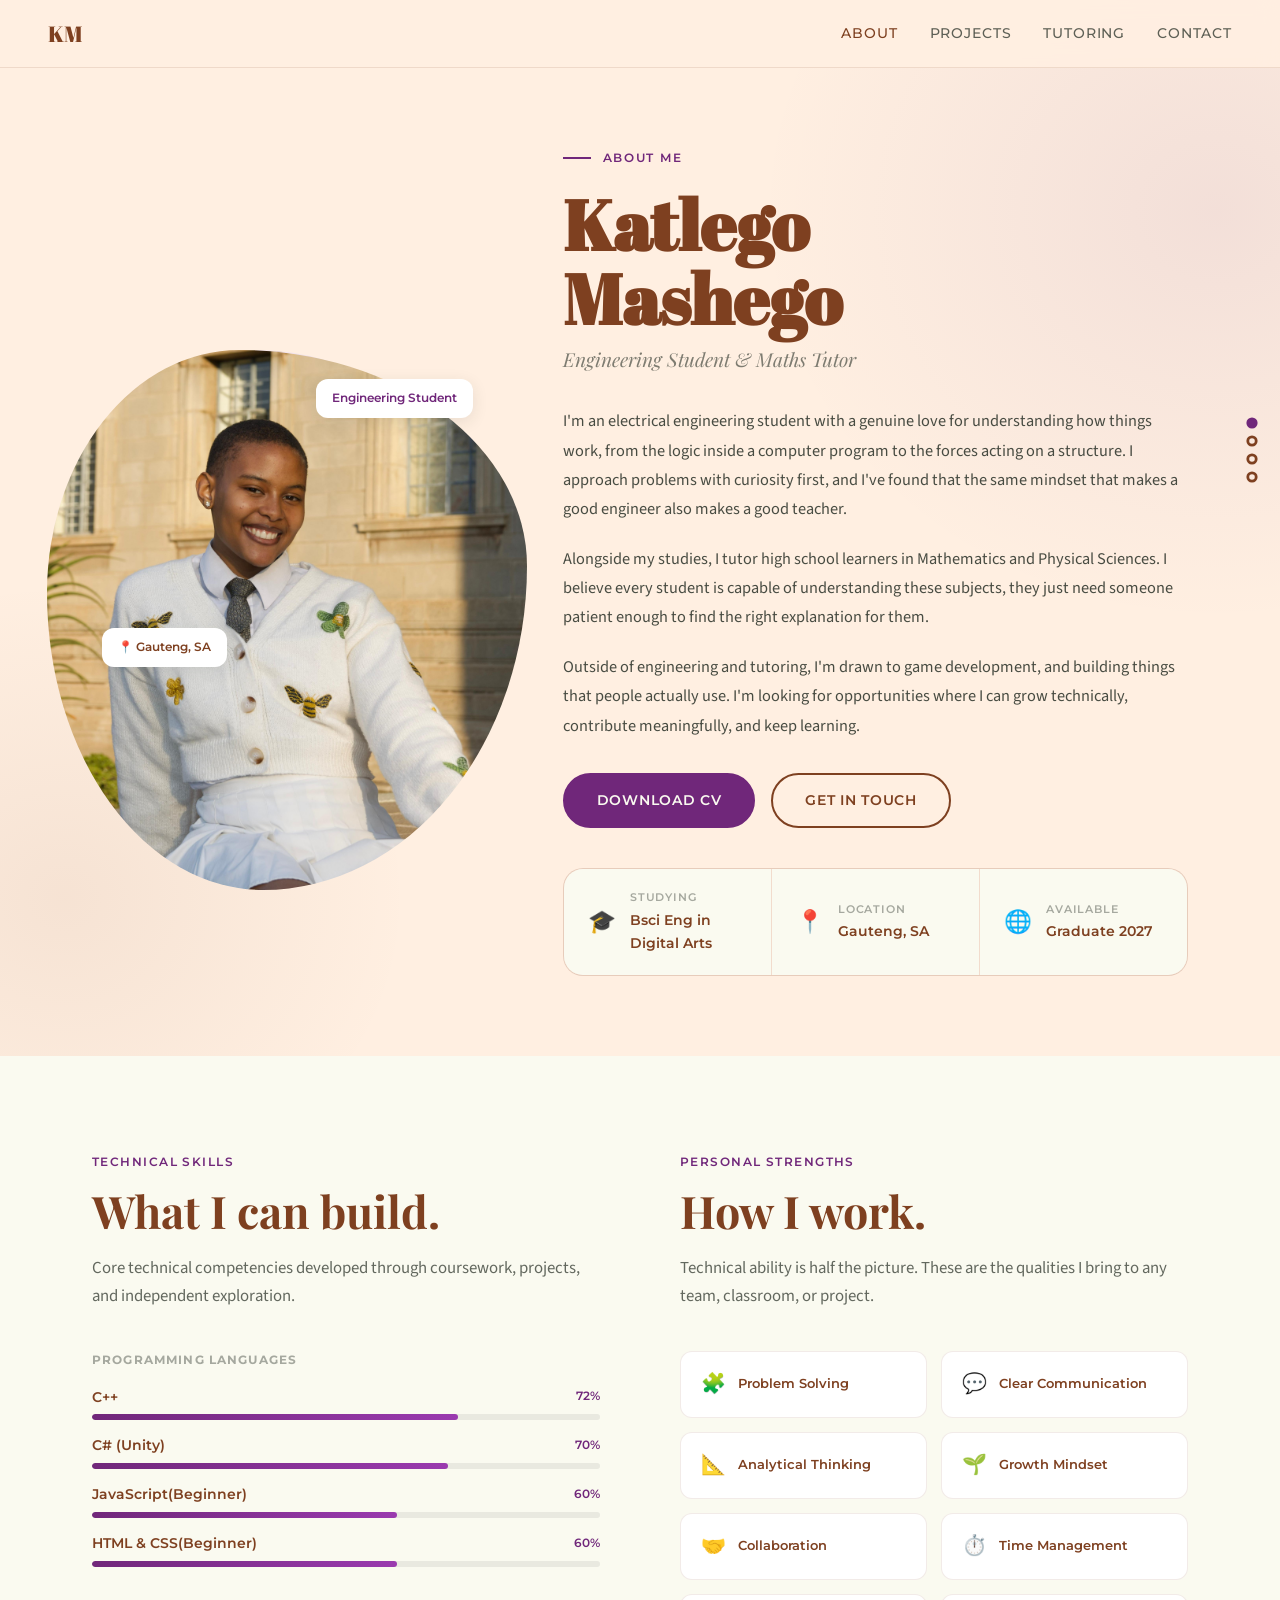
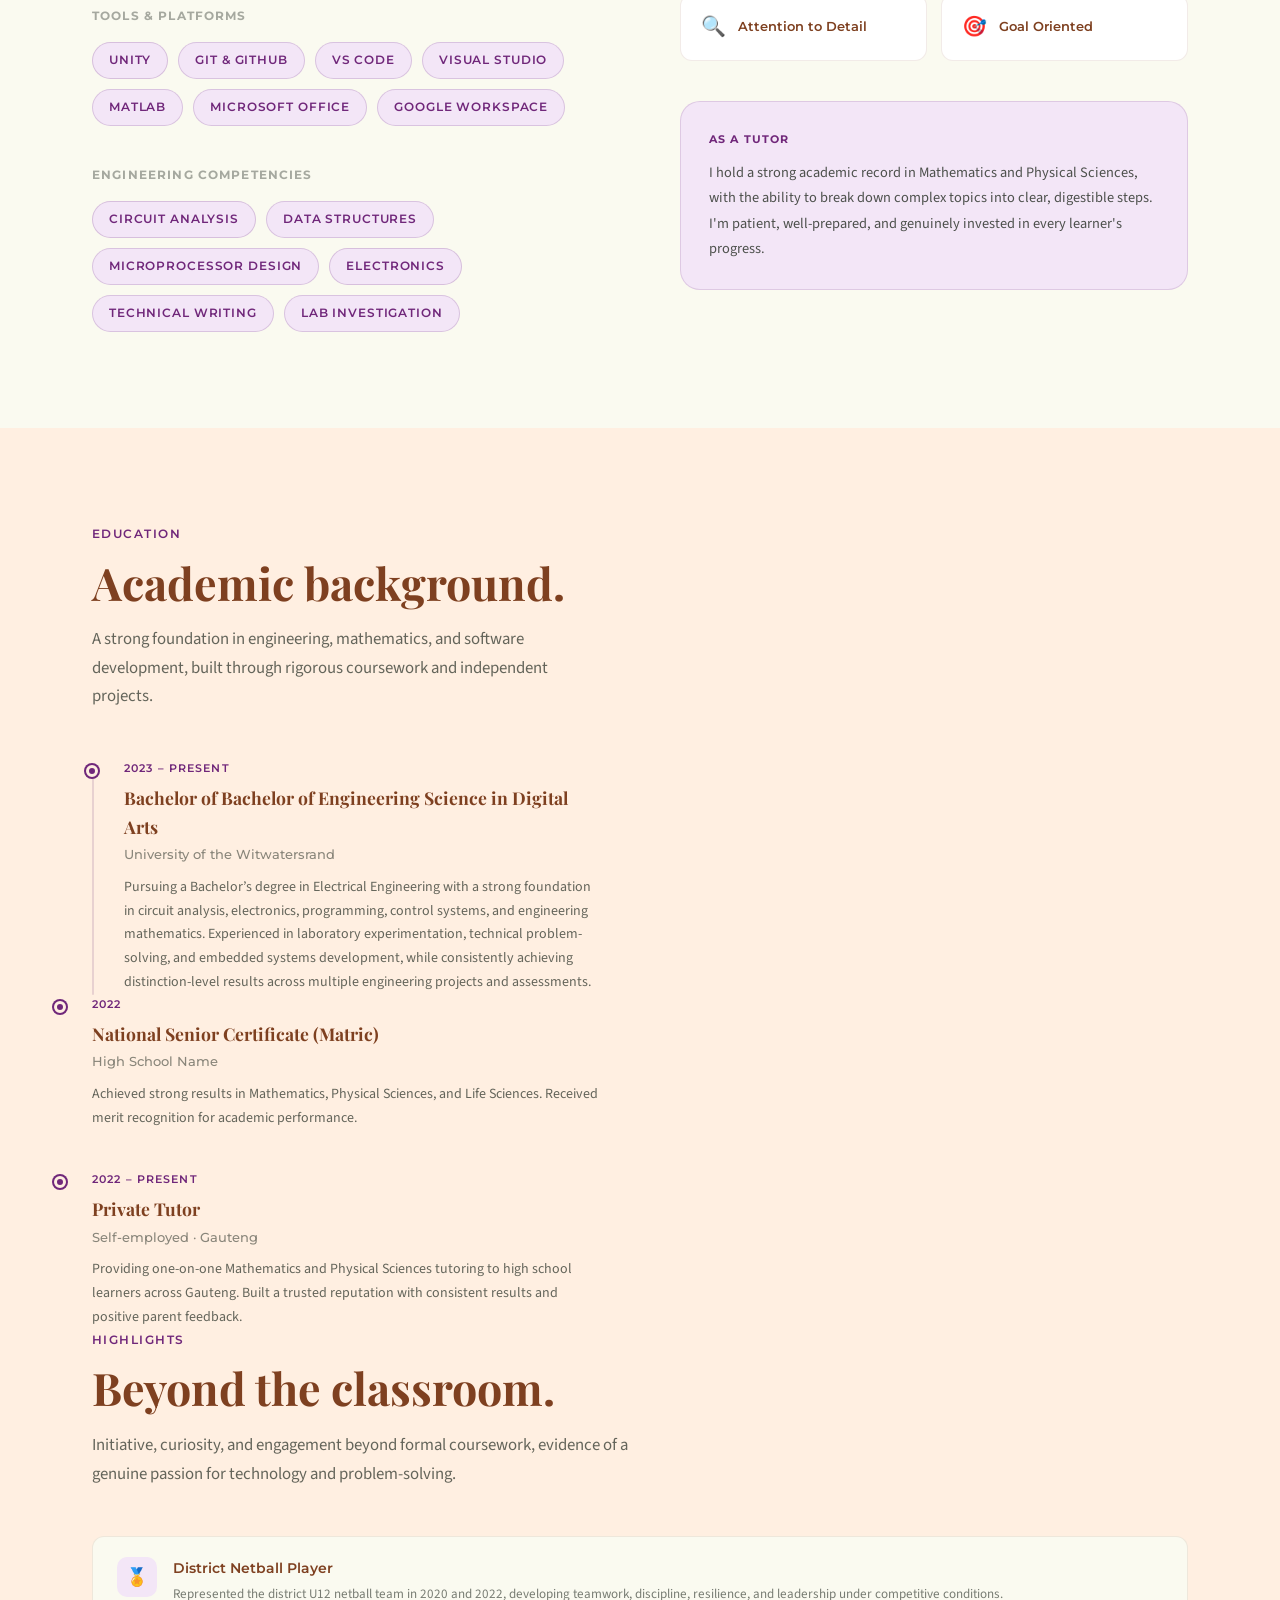
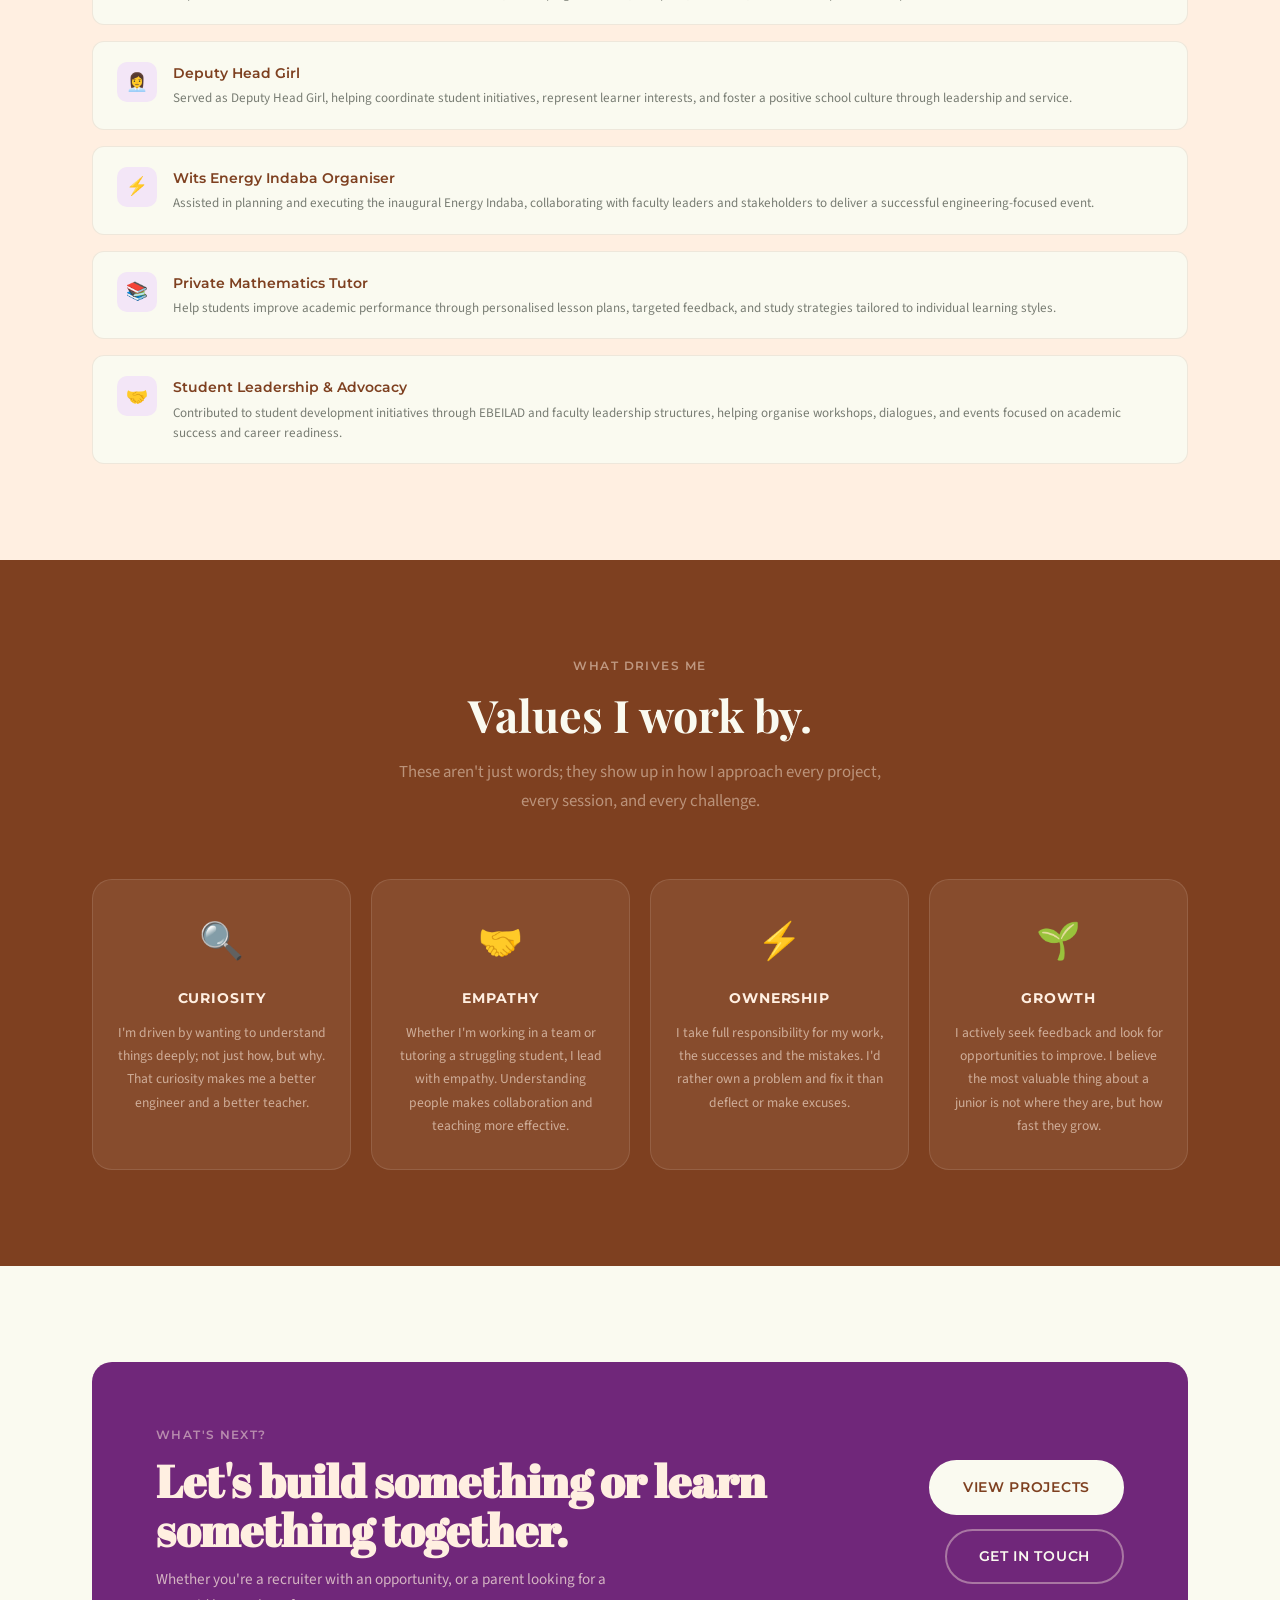
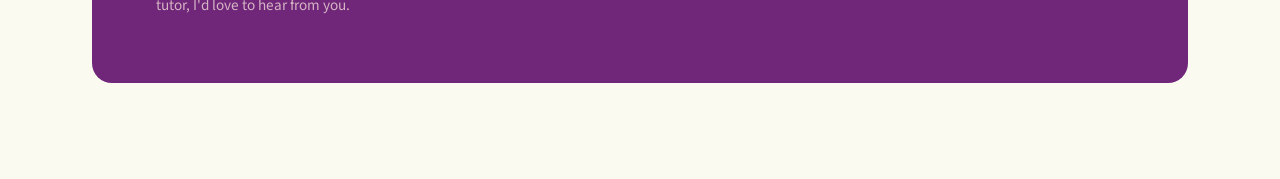
==== commit 0692eb80: "About & Images Replaced icons with ones that fit my website. Edited my about html and css to fit the" ====
--- a/about.html
+++ b/about.html
@@ -28,7 +28,7 @@
     </div>
   </nav>
 
-  <!-- ── Mobile menu ── -->
+  <!--  Mobile menu  -->
   <div class="mobile-menu" id="mobileMenu">
     <a href="about.html"    onclick="closeMobile()">About</a>
     <a href="projects.html" onclick="closeMobile()">Projects</a>
@@ -52,14 +52,20 @@
 
         <div class="avatar-block fade-up">
           <div class="avatar-outer">
-            <div class="avatar-inner">KM</div>
+            <img src="assets/self-potrait.jpg" alt="Self Potrait" class="avatar-photo" />
             <div class="avatar-badge avatar-badge--1">Engineering Student</div>
             <div class="avatar-badge avatar-badge--2">📍 Gauteng, SA</div>
           </div>
           <div class="avatar-links">
-            <a href="mailto:katlego@example.com" class="avatar-link" title="Email">✉️</a>
-            <a href="#" class="avatar-link" title="LinkedIn">💼</a>
-            <a href="#" class="avatar-link" title="GitHub">💻</a>
+            <a href="mailto:kat.mashego24@gmail.com" class="avatar-link" title="Email">
+                <img src="assets/Email.png" alt="Email" />
+            </a>
+            <a href="https://www.linkedin.com/in/katlego-mashego-7a62412ab/" class="avatar-link" title="LinkedIn">
+                <img src="assets/Linked in.png" alt="LinkedIn" />
+            </a>
+            <a href="https://github.com/gloomii-kat" class="avatar-link" title="GitHub">
+               <img src="assets/github.png" alt="GitHub" />
+            </a>
           </div>
         </div>
 
@@ -69,17 +75,17 @@
           <p class="intro__role">Engineering Student &amp; Maths Tutor</p>
           <div class="intro__bio">
             <p>
-              I'm an engineering student with a genuine love for understanding how things work — from the logic inside a computer program to the forces acting on a structure. I approach problems with curiosity first, and I've found that the same mindset that makes a good engineer also makes a good teacher.
+              I'm an electrical engineering student with a genuine love for understanding how things work, from the logic inside a computer program to the forces acting on a structure. I approach problems with curiosity first, and I've found that the same mindset that makes a good engineer also makes a good teacher.
             </p>
             <p>
-              Alongside my studies, I tutor high school learners in Mathematics and Physical Sciences. I believe every student is capable of understanding these subjects — they just need someone patient enough to find the right explanation for them.
+              Alongside my studies, I tutor high school learners in Mathematics and Physical Sciences. I believe every student is capable of understanding these subjects, they just need someone patient enough to find the right explanation for them.
             </p>
             <p>
-              Outside of engineering and tutoring, I'm drawn to game development, interactive media, and building things that people actually use. I'm looking for opportunities where I can grow technically, contribute meaningfully, and keep learning.
+              Outside of engineering and tutoring, I'm drawn to game development, and building things that people actually use. I'm looking for opportunities where I can grow technically, contribute meaningfully, and keep learning.
             </p>
           </div>
           <div class="intro__ctas">
-            <a href="#" class="btn btn--primary">Download CV</a>
+            <a href="assets/KatlegoMashego_CV.pdf" class="btn btn--primary" download>Download CV</a>
             <a href="contact.html" class="btn btn--outline">Get in Touch</a>
           </div>
 
@@ -88,7 +94,7 @@
               <div class="quick-fact__icon">🎓</div>
               <div>
                 <p class="quick-fact__label">Studying</p>
-                <p class="quick-fact__value">Engineering</p>
+                <p class="quick-fact__value">Bsci Eng in Digital Arts</p>
               </div>
             </div>
             <div class="quick-fact">
@@ -102,7 +108,7 @@
               <div class="quick-fact__icon">🌐</div>
               <div>
                 <p class="quick-fact__label">Available</p>
-                <p class="quick-fact__value">Graduate 2026</p>
+                <p class="quick-fact__value">Graduate 2027</p>
               </div>
             </div>
           </div>
@@ -129,30 +135,30 @@
               <div class="skill-bar">
                 <div class="skill-bar__top">
                   <span class="skill-bar__name">C++</span>
-                  <span class="skill-bar__pct">85%</span>
+                  <span class="skill-bar__pct">72%</span>
                 </div>
-                <div class="skill-bar__track"><div class="skill-bar__fill" data-width="85"></div></div>
+                <div class="skill-bar__track"><div class="skill-bar__fill" data-width="72"></div></div>
               </div>
               <div class="skill-bar">
                 <div class="skill-bar__top">
                   <span class="skill-bar__name">C# (Unity)</span>
-                  <span class="skill-bar__pct">78%</span>
+                  <span class="skill-bar__pct">70%</span>
                 </div>
-                <div class="skill-bar__track"><div class="skill-bar__fill" data-width="78"></div></div>
+                <div class="skill-bar__track"><div class="skill-bar__fill" data-width="70"></div></div>
               </div>
               <div class="skill-bar">
                 <div class="skill-bar__top">
-                  <span class="skill-bar__name">JavaScript</span>
-                  <span class="skill-bar__pct">72%</span>
+                  <span class="skill-bar__name">JavaScript(Beginner)</span>
+                  <span class="skill-bar__pct">60%</span>
                 </div>
-                <div class="skill-bar__track"><div class="skill-bar__fill" data-width="72"></div></div>
+                <div class="skill-bar__track"><div class="skill-bar__fill" data-width="60"></div></div>
               </div>
               <div class="skill-bar">
                 <div class="skill-bar__top">
-                  <span class="skill-bar__name">HTML &amp; CSS</span>
-                  <span class="skill-bar__pct">80%</span>
+                  <span class="skill-bar__name">HTML &amp; CSS(Beginner)</span>
+                  <span class="skill-bar__pct">60%</span>
                 </div>
-                <div class="skill-bar__track"><div class="skill-bar__fill" data-width="80"></div></div>
+                <div class="skill-bar__track"><div class="skill-bar__fill" data-width="60"></div></div>
               </div>
             </div>
           </div>
@@ -164,7 +170,6 @@
               <span class="skill-tag">Git &amp; GitHub</span>
               <span class="skill-tag">VS Code</span>
               <span class="skill-tag">Visual Studio</span>
-              <span class="skill-tag skill-tag--accent">CAD Software</span>
               <span class="skill-tag">MATLAB</span>
               <span class="skill-tag">Microsoft Office</span>
               <span class="skill-tag">Google Workspace</span>
@@ -174,10 +179,10 @@
           <div class="skill-group">
             <p class="skill-group__label">Engineering Competencies</p>
             <div class="tag-cloud">
-              <span class="skill-tag skill-tag--accent">Structural Analysis</span>
-              <span class="skill-tag">Thermodynamics</span>
-              <span class="skill-tag">Fluid Mechanics</span>
-              <span class="skill-tag skill-tag--accent">FEA Simulation</span>
+              <span class="skill-tag skill-tag--accent">Circuit Analysis</span>
+              <span class="skill-tag">Data Structures</span>
+              <span class="skill-tag">Microprocessor Design</span>
+              <span class="skill-tag skill-tag--accent">Electronics</span>
               <span class="skill-tag">Technical Writing</span>
               <span class="skill-tag">Lab Investigation</span>
             </div>
@@ -243,20 +248,20 @@
         <div class="fade-up">
           <p class="section-label">Education</p>
           <h2 class="section-title">Academic background.</h2>
-          <p class="section-sub">A strong foundation in engineering, mathematics, and computer science — built through rigorous coursework and independent projects.</p>
+          <p class="section-sub">A strong foundation in engineering, mathematics, and software development, built through rigorous coursework and independent projects.</p>
 
           <div class="timeline">
             <div class="timeline-item">
               <p class="timeline-item__date">2023 – Present</p>
-              <h3 class="timeline-item__title">Bachelor of Engineering</h3>
-              <p class="timeline-item__institution">University of Pretoria</p>
-              <p class="timeline-item__desc">Studying towards a degree in Mechanical Engineering with coursework spanning mechanics, thermodynamics, fluid mechanics, programming, and engineering design. Maintaining strong academic standing with multiple distinction-level submissions.</p>
+              <h3 class="timeline-item__title">Bachelor of Bachelor of Engineering Science in Digital Arts</h3>
+              <p class="timeline-item__institution">University of the Witwatersrand</p>
+              <p class="timeline-item__desc">  Pursuing a Bachelor’s degree in Electrical Engineering with a strong foundation in circuit analysis, electronics, programming, control systems, and engineering mathematics. Experienced in laboratory experimentation, technical problem-solving, and embedded systems development, while consistently achieving distinction-level results across multiple engineering projects and assessments.</p></div>
             </div>
             <div class="timeline-item">
               <p class="timeline-item__date">2022</p>
               <h3 class="timeline-item__title">National Senior Certificate (Matric)</h3>
               <p class="timeline-item__institution">High School Name</p>
-              <p class="timeline-item__desc">Achieved strong results in Mathematics, Physical Sciences, and Information Technology. Received merit recognition for academic performance.</p>
+              <p class="timeline-item__desc">Achieved strong results in Mathematics, Physical Sciences, and Life Sciences. Received merit recognition for academic performance.</p>
             </div>
             <div class="timeline-item">
               <p class="timeline-item__date">2022 – Present</p>
@@ -270,42 +275,42 @@
         <div class="fade-up">
           <p class="section-label">Highlights</p>
           <h2 class="section-title">Beyond the classroom.</h2>
-          <p class="section-sub">Initiative, curiosity, and engagement beyond formal coursework — evidence of a genuine passion for technology and problem-solving.</p>
+          <p class="section-sub">Initiative, curiosity, and engagement beyond formal coursework, evidence of a genuine passion for technology and problem-solving.</p>
 
           <div class="achievements">
             <div class="achievement">
-              <div class="achievement__icon">🏆</div>
-              <div>
-                <p class="achievement__title">Distinction — Structural Analysis Lab</p>
-                <p class="achievement__detail">Top-ranked submission for truss analysis report, with under 3% deviation between analytical and simulated results.</p>
-              </div>
-            </div>
-            <div class="achievement">
-              <div class="achievement__icon">🎮</div>
-              <div>
-                <p class="achievement__title">Game Showcase — Lab Demo Day</p>
-                <p class="achievement__detail">Presented a fully playable 2D Unity platformer at a public engineering lab showcase, demonstrating creative initiative beyond coursework requirements.</p>
-              </div>
-            </div>
-            <div class="achievement">
-              <div class="achievement__icon">💡</div>
-              <div>
-                <p class="achievement__title">Self-taught: Web Development</p>
-                <p class="achievement__detail">Independently studied HTML, CSS, and vanilla JavaScript to build this portfolio — demonstrating learning initiative and practical application outside of formal study.</p>
+              <div class="achievement__icon">🏅</div>
+              <div>
+                <p class="achievement__title">District Netball Player</p>
+                <p class="achievement__detail">Represented the district U12 netball team in 2020 and 2022, developing teamwork, discipline, resilience, and leadership under competitive conditions.</p>
+              </div>
+            </div>
+            <div class="achievement">
+              <div class="achievement__icon">👩‍💼</div>
+              <div>
+                <p class="achievement__title">Deputy Head Girl</p>
+                <p class="achievement__detail">Served as Deputy Head Girl, helping coordinate student initiatives, represent learner interests, and foster a positive school culture through leadership and service.</p>
+              </div>
+            </div>
+            <div class="achievement">
+              <div class="achievement__icon">⚡</div>
+              <div>
+                <p class="achievement__title">Wits Energy Indaba Organiser</p>
+                <p class="achievement__detail">Assisted in planning and executing the inaugural Energy Indaba, collaborating with faculty leaders and stakeholders to deliver a successful engineering-focused event.</p>
               </div>
             </div>
             <div class="achievement">
               <div class="achievement__icon">📚</div>
               <div>
-                <p class="achievement__title">Consistent Tutoring Results</p>
-                <p class="achievement__detail">Students consistently improved their marks within one term, with several moving from failing to passing Mathematics at the high school level.</p>
-              </div>
-            </div>
-            <div class="achievement">
-              <div class="achievement__icon">🔬</div>
-              <div>
-                <p class="achievement__title">Top 15% — Heat Exchanger Design</p>
-                <p class="achievement__detail">Ranked in the top 15% of submissions for the thermodynamics design project, meeting the specified thermal duty with an 8% safety margin.</p>
+                <p class="achievement__title">Private Mathematics Tutor</p>
+                <p class="achievement__detail">Help students improve academic performance through personalised lesson plans, targeted feedback, and study strategies tailored to individual learning styles.</p>
+              </div>
+            </div>
+            <div class="achievement">
+              <div class="achievement__icon">🤝</div>
+              <div>
+                <p class="achievement__title">Student Leadership & Advocacy</p>
+                <p class="achievement__detail">Contributed to student development initiatives through EBEILAD and faculty leadership structures, helping organise workshops, dialogues, and events focused on academic success and career readiness.</p>
               </div>
             </div>
           </div>
@@ -321,13 +326,13 @@
       <div class="values__header fade-up">
         <p class="section-label">What Drives Me</p>
         <h2 class="section-title">Values I work by.</h2>
-        <p class="section-sub">These aren't just words — they show up in how I approach every project, every session, and every challenge.</p>
+        <p class="section-sub">These aren't just words; they show up in how I approach every project, every session, and every challenge.</p>
       </div>
       <div class="values-grid">
         <div class="value-card fade-up">
           <div class="value-card__icon">🔍</div>
           <p class="value-card__title">Curiosity</p>
-          <p class="value-card__text">I'm driven by wanting to understand things deeply — not just how, but why. That curiosity makes me a better engineer and a better teacher.</p>
+          <p class="value-card__text">I'm driven by wanting to understand things deeply; not just how, but why. That curiosity makes me a better engineer and a better teacher.</p>
         </div>
         <div class="value-card fade-up">
           <div class="value-card__icon">🤝</div>
@@ -337,7 +342,7 @@
         <div class="value-card fade-up">
           <div class="value-card__icon">⚡</div>
           <p class="value-card__title">Ownership</p>
-          <p class="value-card__text">I take full responsibility for my work — the successes and the mistakes. I'd rather own a problem and fix it than deflect or make excuses.</p>
+          <p class="value-card__text">I take full responsibility for my work, the successes and the mistakes. I'd rather own a problem and fix it than deflect or make excuses.</p>
         </div>
         <div class="value-card fade-up">
           <div class="value-card__icon">🌱</div>
@@ -354,7 +359,7 @@
       <div class="cta__inner fade-up">
         <div>
           <p class="cta__label">What's next?</p>
-          <h2 class="cta__title">Let's build something — or learn something — together.</h2>
+          <h2 class="cta__title">Let's build something  or learn something  together.</h2>
           <p class="cta__sub">Whether you're a recruiter with an opportunity, or a parent looking for a tutor, I'd love to hear from you.</p>
         </div>
         <div class="cta__buttons">
--- a/css/styles.css
+++ b/css/styles.css
@@ -20,7 +20,7 @@
   --transition:     0.25s ease;
 }
 
-/* ── Reset ── */
+/*   Reset    */
 *, *::before, *::after { box-sizing: border-box; margin: 0; padding: 0; }
 html { scroll-behavior: smooth; }
 body {
@@ -31,10 +31,11 @@
   line-height: 1.65;
   overflow-x: hidden;
 }
+
 img { display: block; max-width: 100%; }
 a { color: inherit; text-decoration: none; }
 
-/* ── Nav ── */
+/*   Nav  */
 .nav {
   position: fixed; top: 0; left: 0; right: 0; z-index: 100;
   height: var(--nav-h);
@@ -46,8 +47,9 @@
 }
 .nav.nav--hidden { transform: translateY(-100%); opacity: 0; }
 .nav__inner {
-  max-width: var(--max-w); width: 100%; margin: 0 auto;
-  padding: 0 2rem;
+  width: 100%;
+  max-width: 100%;
+  padding: 0 3rem;
   display: flex; align-items: center; justify-content: space-between;
 }
 .nav__logo {
@@ -71,6 +73,8 @@
 }
 .nav__links a:hover,
 .nav__links a.active { opacity: 1; color: var(--secondary); }
+
+/*   hamburger menu  */
 .hamburger {
   display: none; background: none; border: none; cursor: pointer;
   flex-direction: column; gap: 5px; padding: 4px;
@@ -96,7 +100,7 @@
   color: var(--secondary);
 }
 
-/* ── Scroll indicator ── */
+/*   Scroll indicator   */
 .scroll-spy {
   position: fixed; right: 1.5rem; top: 50%; transform: translateY(-50%);
   z-index: 90; display: flex; flex-direction: column; gap: 10px;
@@ -111,11 +115,11 @@
   transform: scale(1.4);
 }
 
-/* ── Layout helpers ── */
+/*   Layout helpers   */
 .container { max-width: var(--max-w); margin: 0 auto; padding: 0 2rem; }
 section { padding: 6rem 0; }
 
-/* ── Hero ── */
+/*   Hero    */
 #hero {
   min-height: 100vh;
   display: grid; align-items: center;
@@ -210,7 +214,7 @@
 .hero__badge--1 { top: 10%; left: -5%; color: var(--accent); }
 .hero__badge--2 { bottom: 15%; right: -5%; color: var(--secondary); }
 
-/* ── Section headings ── */
+/*   Section headings   */
 .section-label {
   font-family: var(--font-sub);
   font-size: 0.75rem; font-weight: 600;
@@ -229,7 +233,7 @@
 }
 .section-header { margin-bottom: 3.5rem; }
 
-/* ── About strip ── */
+/*   About strip   */
 #about {
   background: var(--light-neutral);
   position: relative;
@@ -268,7 +272,7 @@
 }
 .highlight-card__text { font-size: 0.9rem; opacity: 0.75; line-height: 1.6; }
 
-/* ── Projects ── */
+/*   Projects    */
 #projects { background: var(--primary); }
 .projects__header {
   display: flex; align-items: flex-end;
@@ -369,7 +373,7 @@
 }
 .btn--ghost:hover { background: rgba(255,239,225,0.1); transform: translateY(-2px); }
 
-/* ── Footer ── */
+/*   Footer   */
 footer {
   background: var(--dark-neutral); color: rgba(250,250,240,0.55);
   padding: 2.5rem 0; text-align: center;
@@ -388,14 +392,14 @@
   text-transform: uppercase; letter-spacing: 0.08em;
 }
 
-/* ── Animations ── */
+/*   Animations   */
 .fade-up {
   opacity: 0; transform: translateY(28px);
   transition: opacity 0.6s ease, transform 0.6s ease;
 }
 .fade-up.visible { opacity: 1; transform: translateY(0); }
 
-/* ── Responsive ── */
+/*   Responsive   */
 @media (max-width: 900px) {
   .hero__grid, .about__grid, .tutoring__grid { grid-template-columns: 1fr; }
   .hero__visual { display: none; }
--- a/css/about.css
+++ b/css/about.css
@@ -1,9 +1,4 @@
-/* ════════════════════════════════════════
-   about.css  —  page-specific styles
-   Shared tokens & components → styles.css
-════════════════════════════════════════ */
-
-/* ── Intro section ── */
+/* Intro section  */
 #intro {
   padding-top: calc(var(--nav-h) + 5rem);
   padding-bottom: 5rem;
@@ -58,12 +53,33 @@
 
 .avatar-links { display: flex; gap: 0.75rem; }
 .avatar-link {
-  width: 42px; height: 42px; border-radius: 50%;
+  width: 40px; height: 40px; border-radius: 100%;
   background: white; border: 1.5px solid rgba(126,64,32,0.15);
   display: flex; align-items: center; justify-content: center;
   font-size: 1rem;
   transition: all var(--transition); cursor: pointer;
 }
+
+.avatar-outer {
+  width: clamp(110px, 26vw, 320px);
+  aspect-ratio: 1;
+  border-radius: 40% 60% 55% 45% / 45% 40% 60% 55%;
+  position: relative;
+  overflow: visible;        /* badges can poke outside */
+}
+.avatar-photo {
+  width: 100%;
+  height: 100%;
+  object-fit: cover;
+  object-position: center top;   /* adjust to top/center/bottom to reframe your face */
+  border-radius: inherit;
+  display: block;
+  transform: scale(1.50
+  );           /* change this value to zoom  */
+  transform-origin: center top;  /* zoom anchored to top so face stays in frame */
+  overflow: hidden;
+}
+
 .avatar-link:hover {
   border-color: var(--accent); background: var(--accent-light); transform: translateY(-2px);
 }
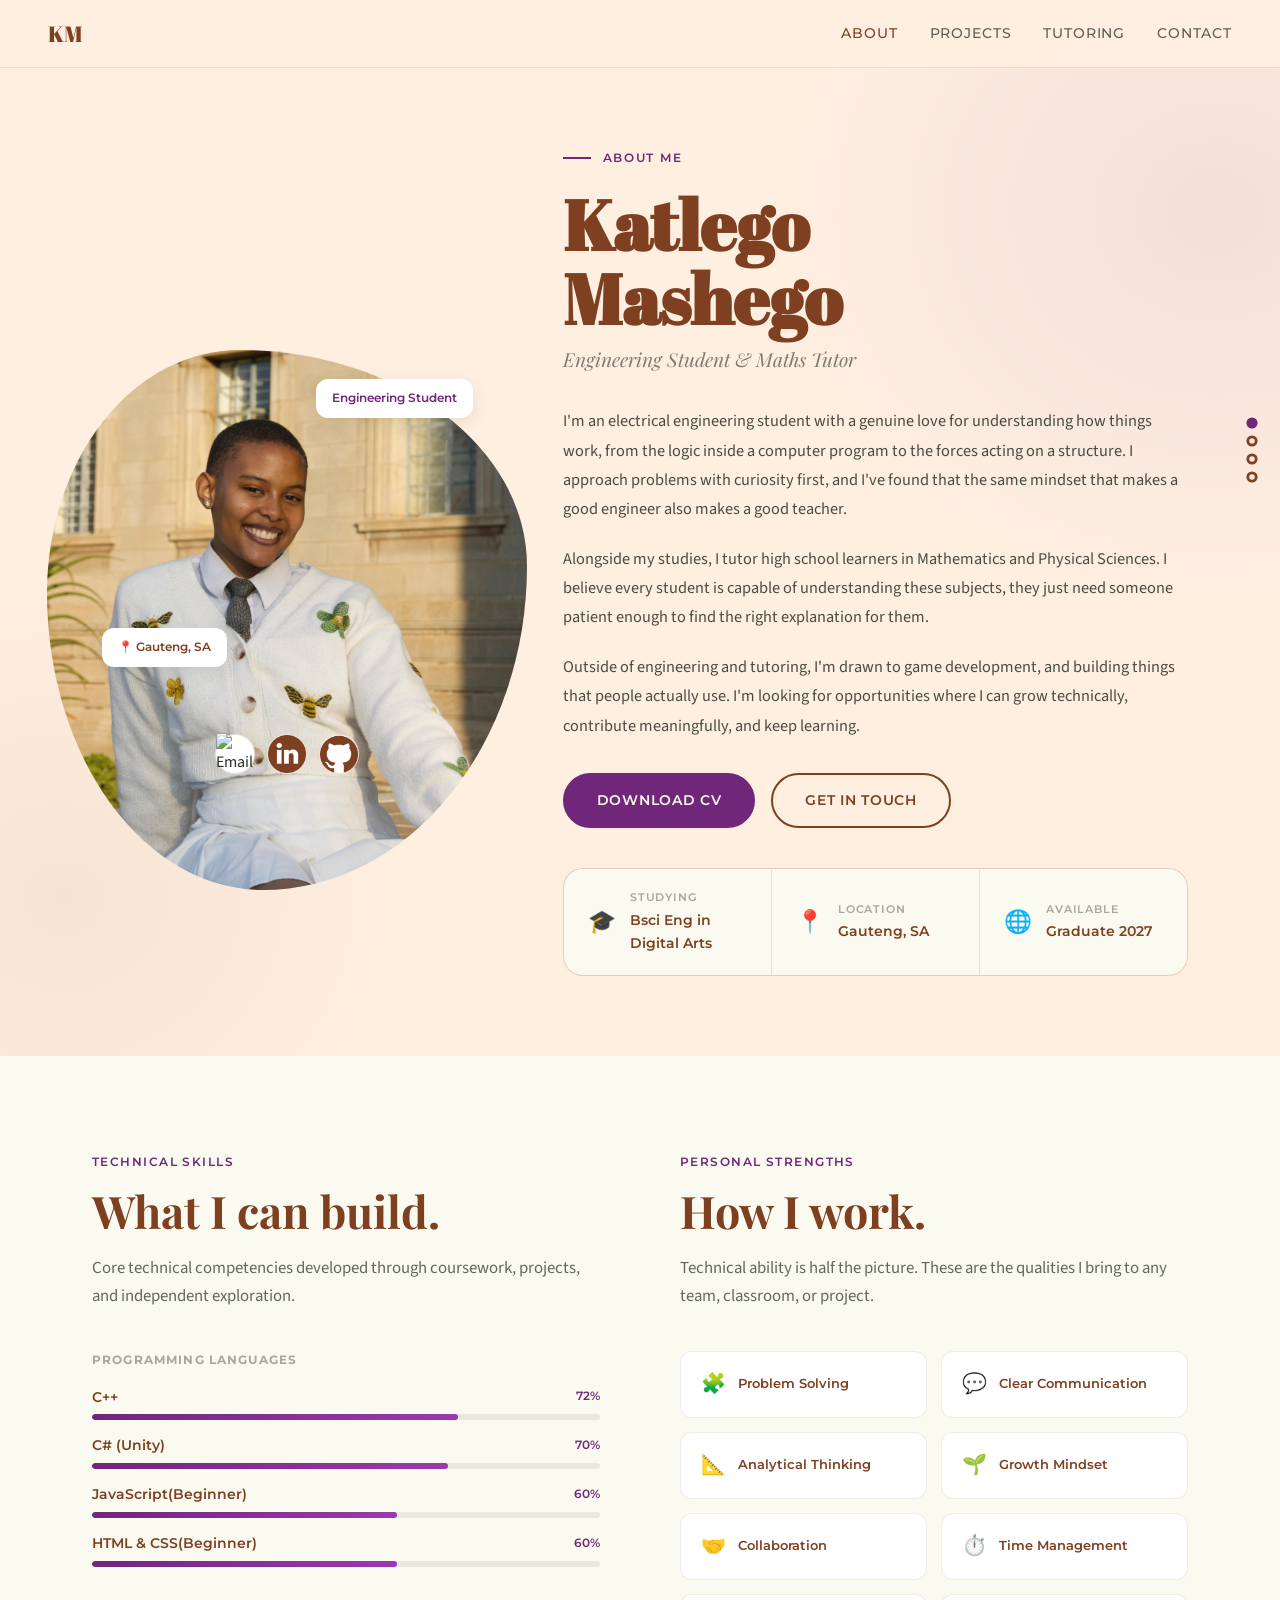
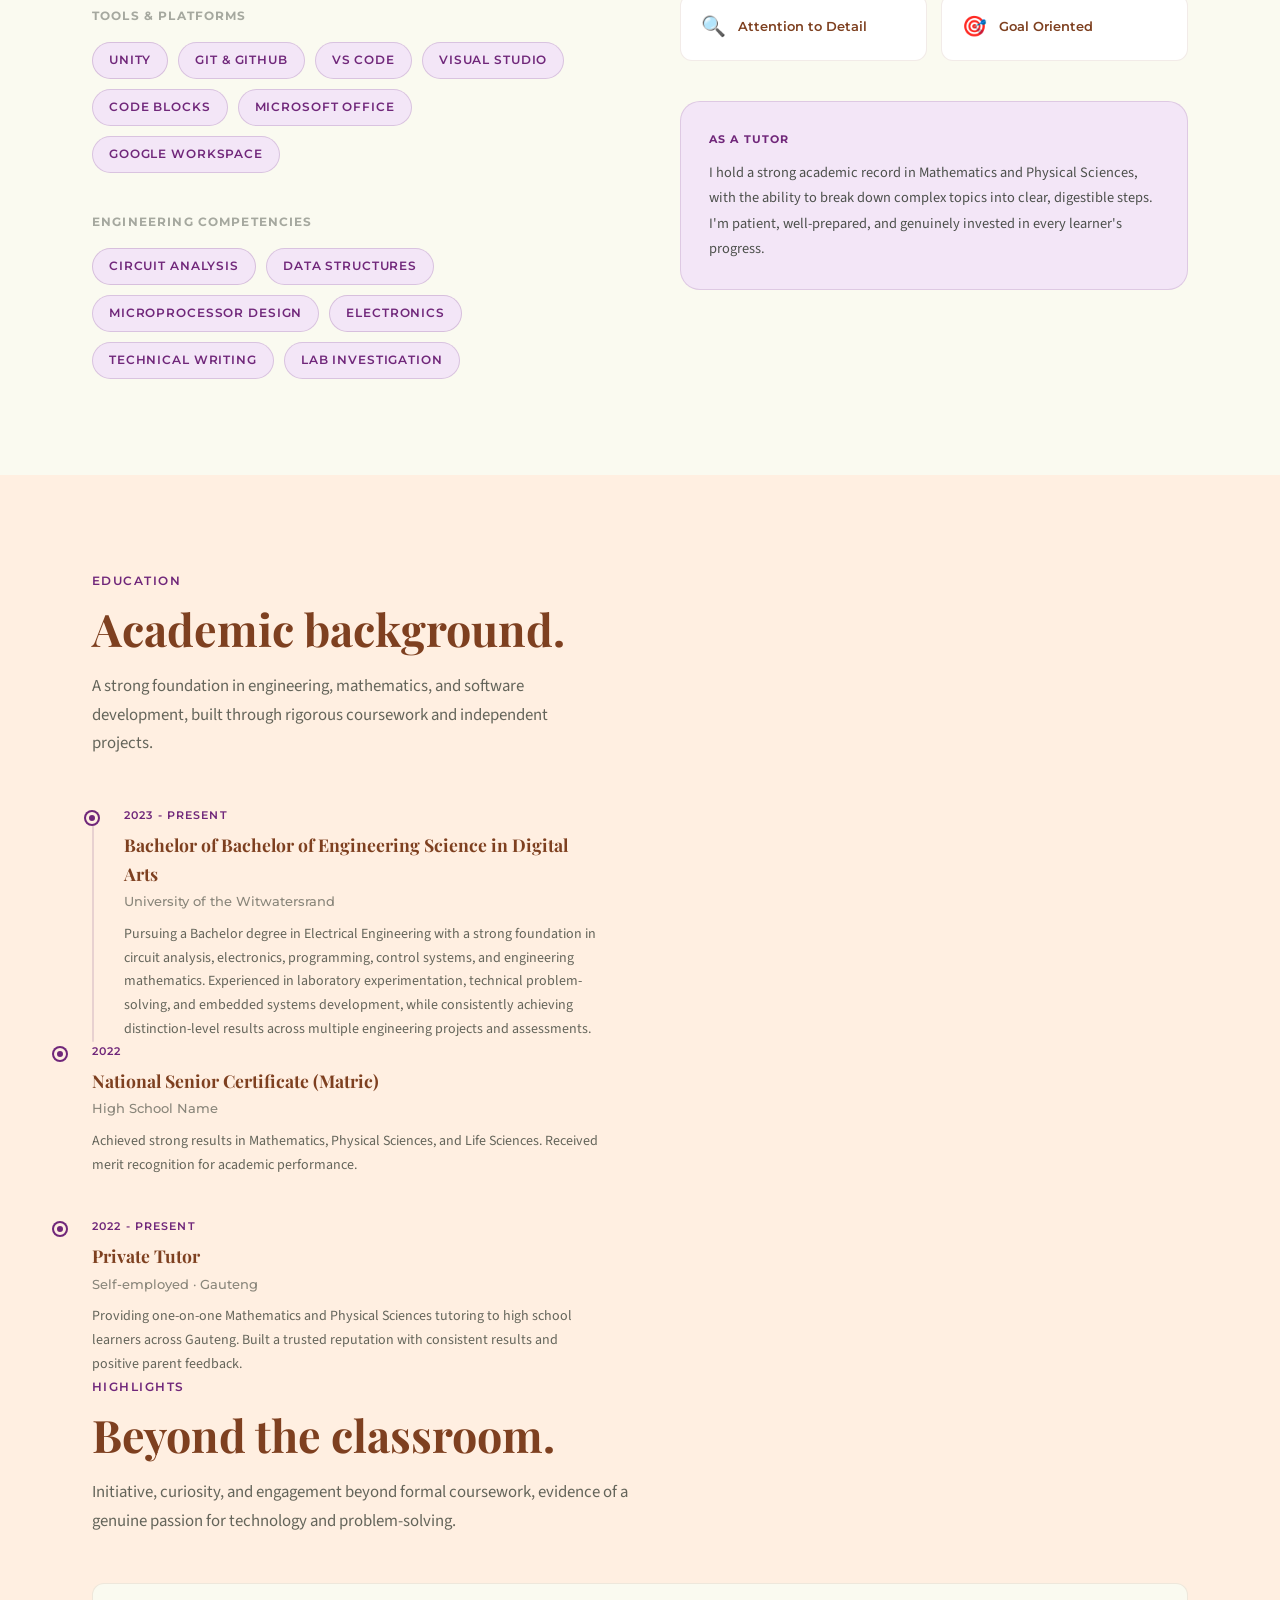
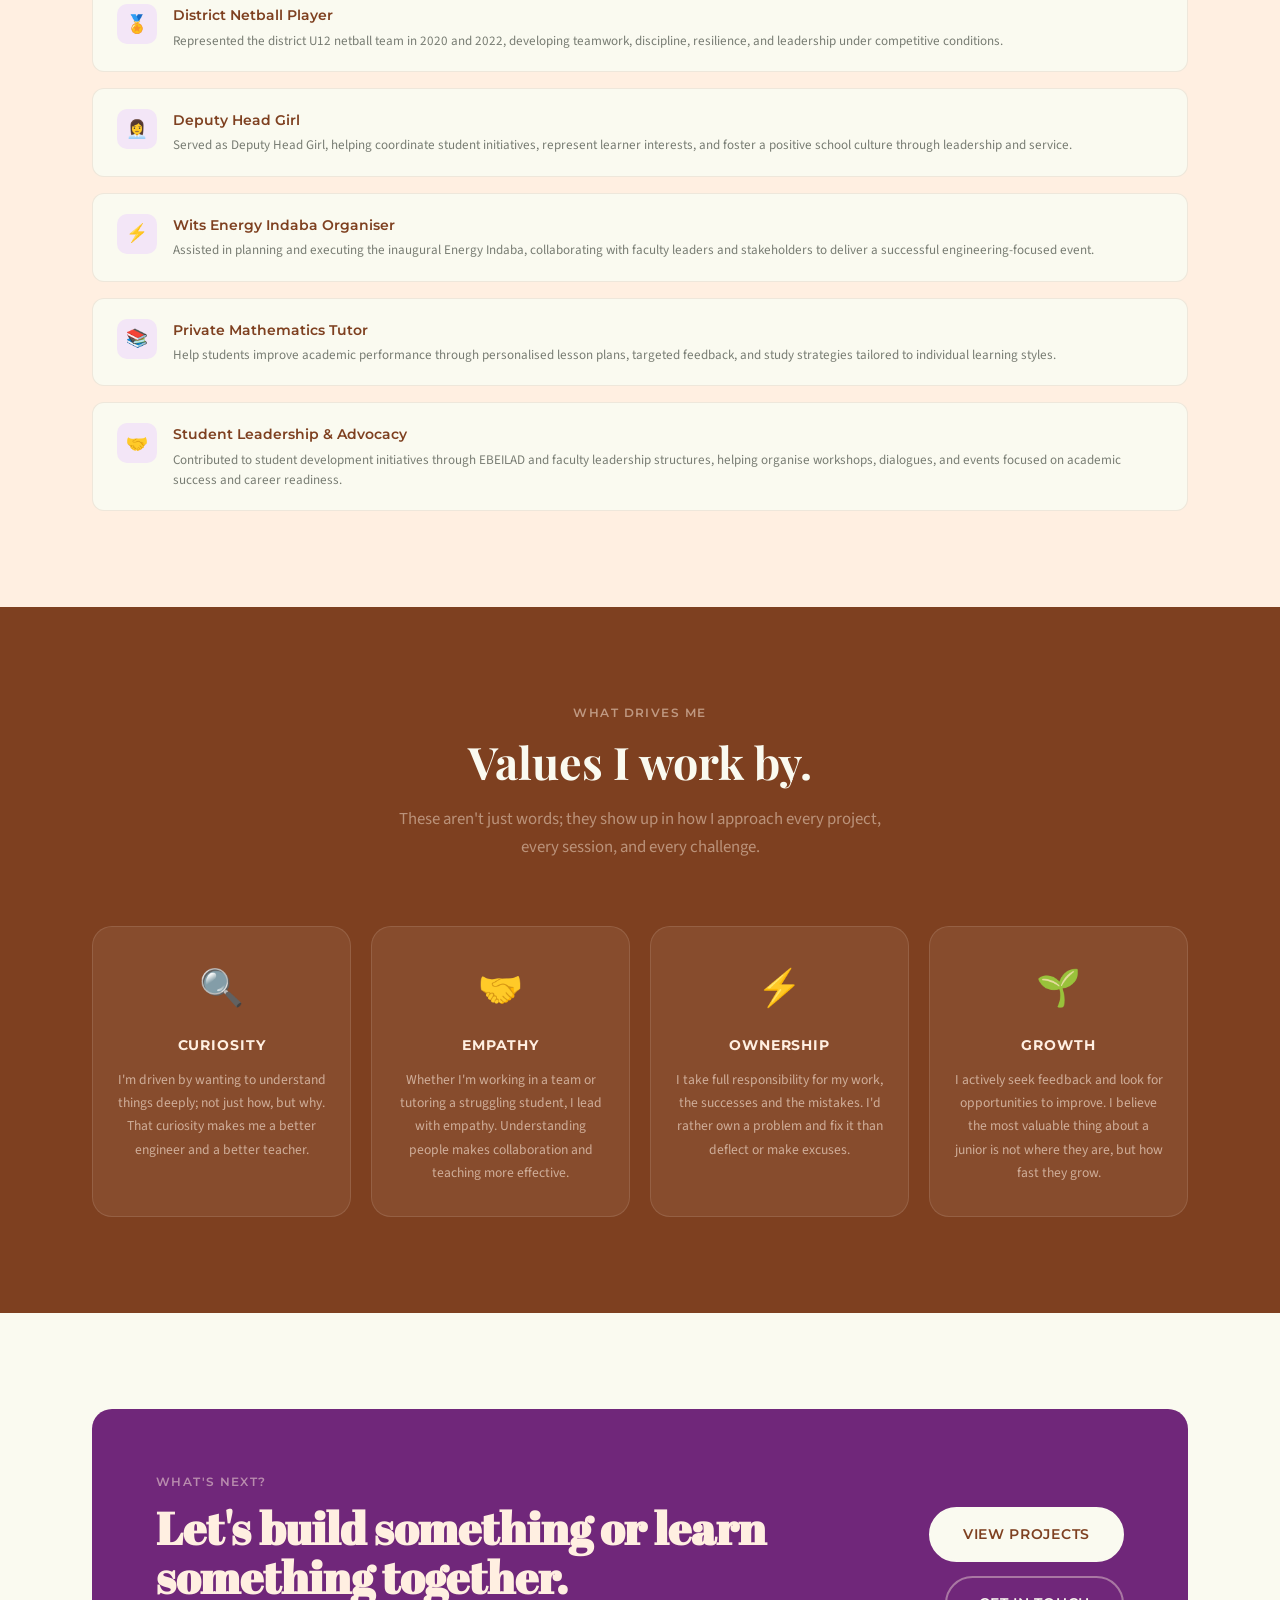
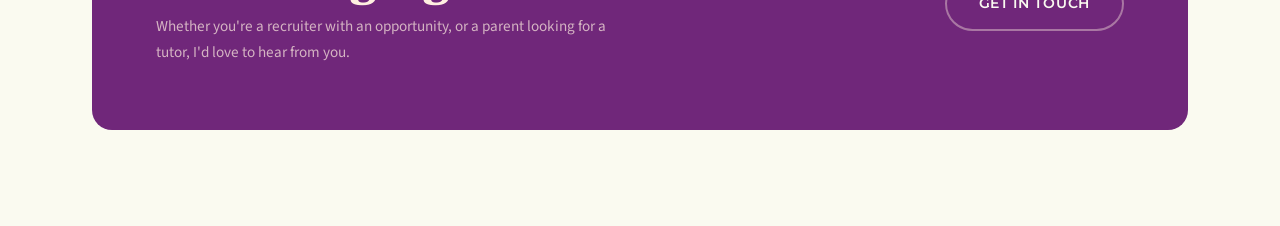
==== commit 0d581f6f: "Small fixes Fixed small issues on different HTMls." ====
--- a/about.html
+++ b/about.html
@@ -170,7 +170,7 @@
               <span class="skill-tag">Git &amp; GitHub</span>
               <span class="skill-tag">VS Code</span>
               <span class="skill-tag">Visual Studio</span>
-              <span class="skill-tag">MATLAB</span>
+              <span class="skill-tag">Code Blocks</span>
               <span class="skill-tag">Microsoft Office</span>
               <span class="skill-tag">Google Workspace</span>
             </div>
@@ -252,10 +252,10 @@
 
           <div class="timeline">
             <div class="timeline-item">
-              <p class="timeline-item__date">2023 – Present</p>
+              <p class="timeline-item__date">2023 - Present</p>
               <h3 class="timeline-item__title">Bachelor of Bachelor of Engineering Science in Digital Arts</h3>
               <p class="timeline-item__institution">University of the Witwatersrand</p>
-              <p class="timeline-item__desc">  Pursuing a Bachelor’s degree in Electrical Engineering with a strong foundation in circuit analysis, electronics, programming, control systems, and engineering mathematics. Experienced in laboratory experimentation, technical problem-solving, and embedded systems development, while consistently achieving distinction-level results across multiple engineering projects and assessments.</p></div>
+              <p class="timeline-item__desc">  Pursuing a Bachelor degree in Electrical Engineering with a strong foundation in circuit analysis, electronics, programming, control systems, and engineering mathematics. Experienced in laboratory experimentation, technical problem-solving, and embedded systems development, while consistently achieving distinction-level results across multiple engineering projects and assessments.</p></div>
             </div>
             <div class="timeline-item">
               <p class="timeline-item__date">2022</p>
@@ -264,7 +264,7 @@
               <p class="timeline-item__desc">Achieved strong results in Mathematics, Physical Sciences, and Life Sciences. Received merit recognition for academic performance.</p>
             </div>
             <div class="timeline-item">
-              <p class="timeline-item__date">2022 – Present</p>
+              <p class="timeline-item__date">2022 - Present</p>
               <h3 class="timeline-item__title">Private Tutor</h3>
               <p class="timeline-item__institution">Self-employed · Gauteng</p>
               <p class="timeline-item__desc">Providing one-on-one Mathematics and Physical Sciences tutoring to high school learners across Gauteng. Built a trusted reputation with consistent results and positive parent feedback.</p>
--- a/css/styles.css
+++ b/css/styles.css
@@ -287,6 +287,13 @@
   cursor: pointer;
   transition: transform var(--transition), box-shadow var(--transition);
 }
+
+.project-card__img {
+  width: 100%;
+  height: 100%;
+  object-fit: cover;       /* fills the thumb area, crops if needed */
+  object-position: center; /* change to "top" if you want the top of the image shown */
+}
 .project-card:hover { transform: translateY(-6px); box-shadow: 0 20px 40px rgba(41,48,39,0.1); }
 .project-card__thumb {
   height: 160px;
--- a/css/about.css
+++ b/css/about.css
@@ -51,7 +51,7 @@
 .avatar-badge--1 { top: 8%; right: -8%; color: var(--accent); }
 .avatar-badge--2 { bottom: 12%; left: -8%; color: var(--secondary); }
 
-.avatar-links { display: flex; gap: 0.75rem; }
+.avatar-links { display: flex; gap: 0.75rem; position: relative; z-index: 2; }
 .avatar-link {
   width: 40px; height: 40px; border-radius: 100%;
   background: white; border: 1.5px solid rgba(126,64,32,0.15);
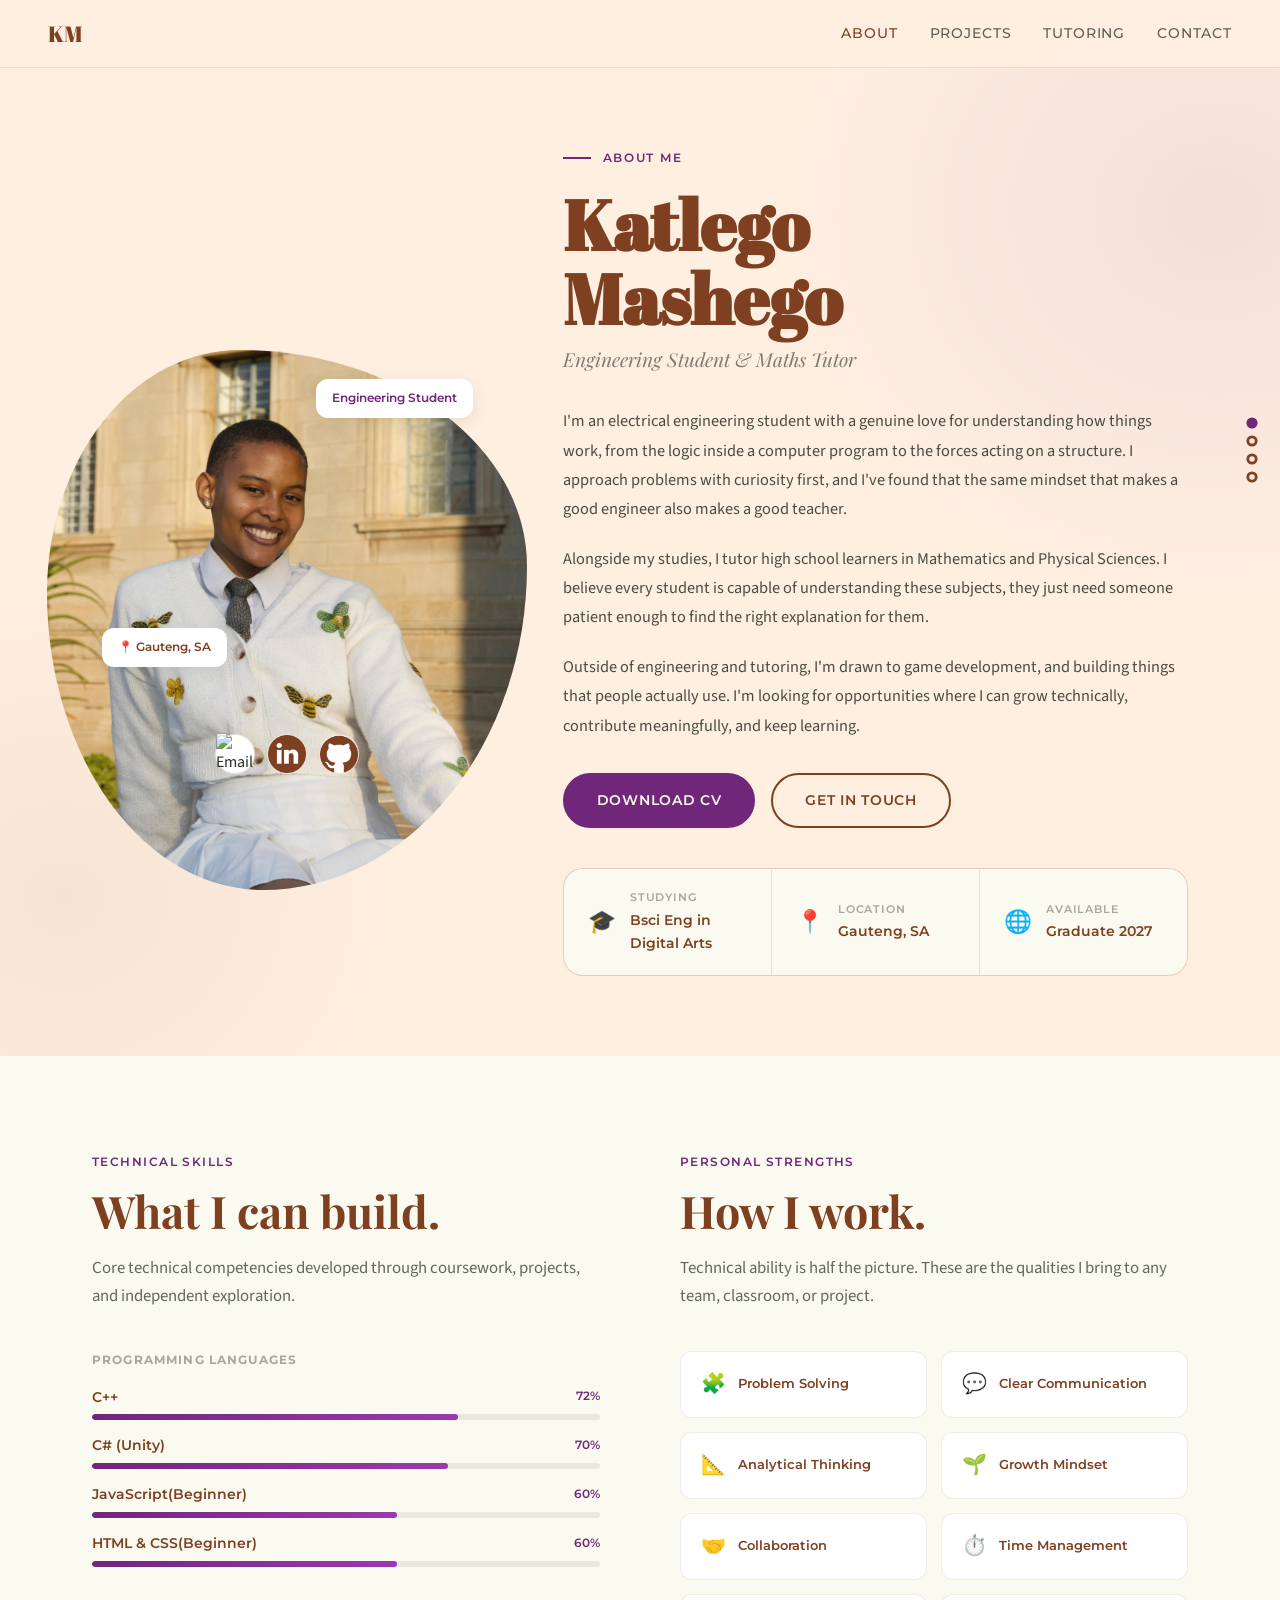
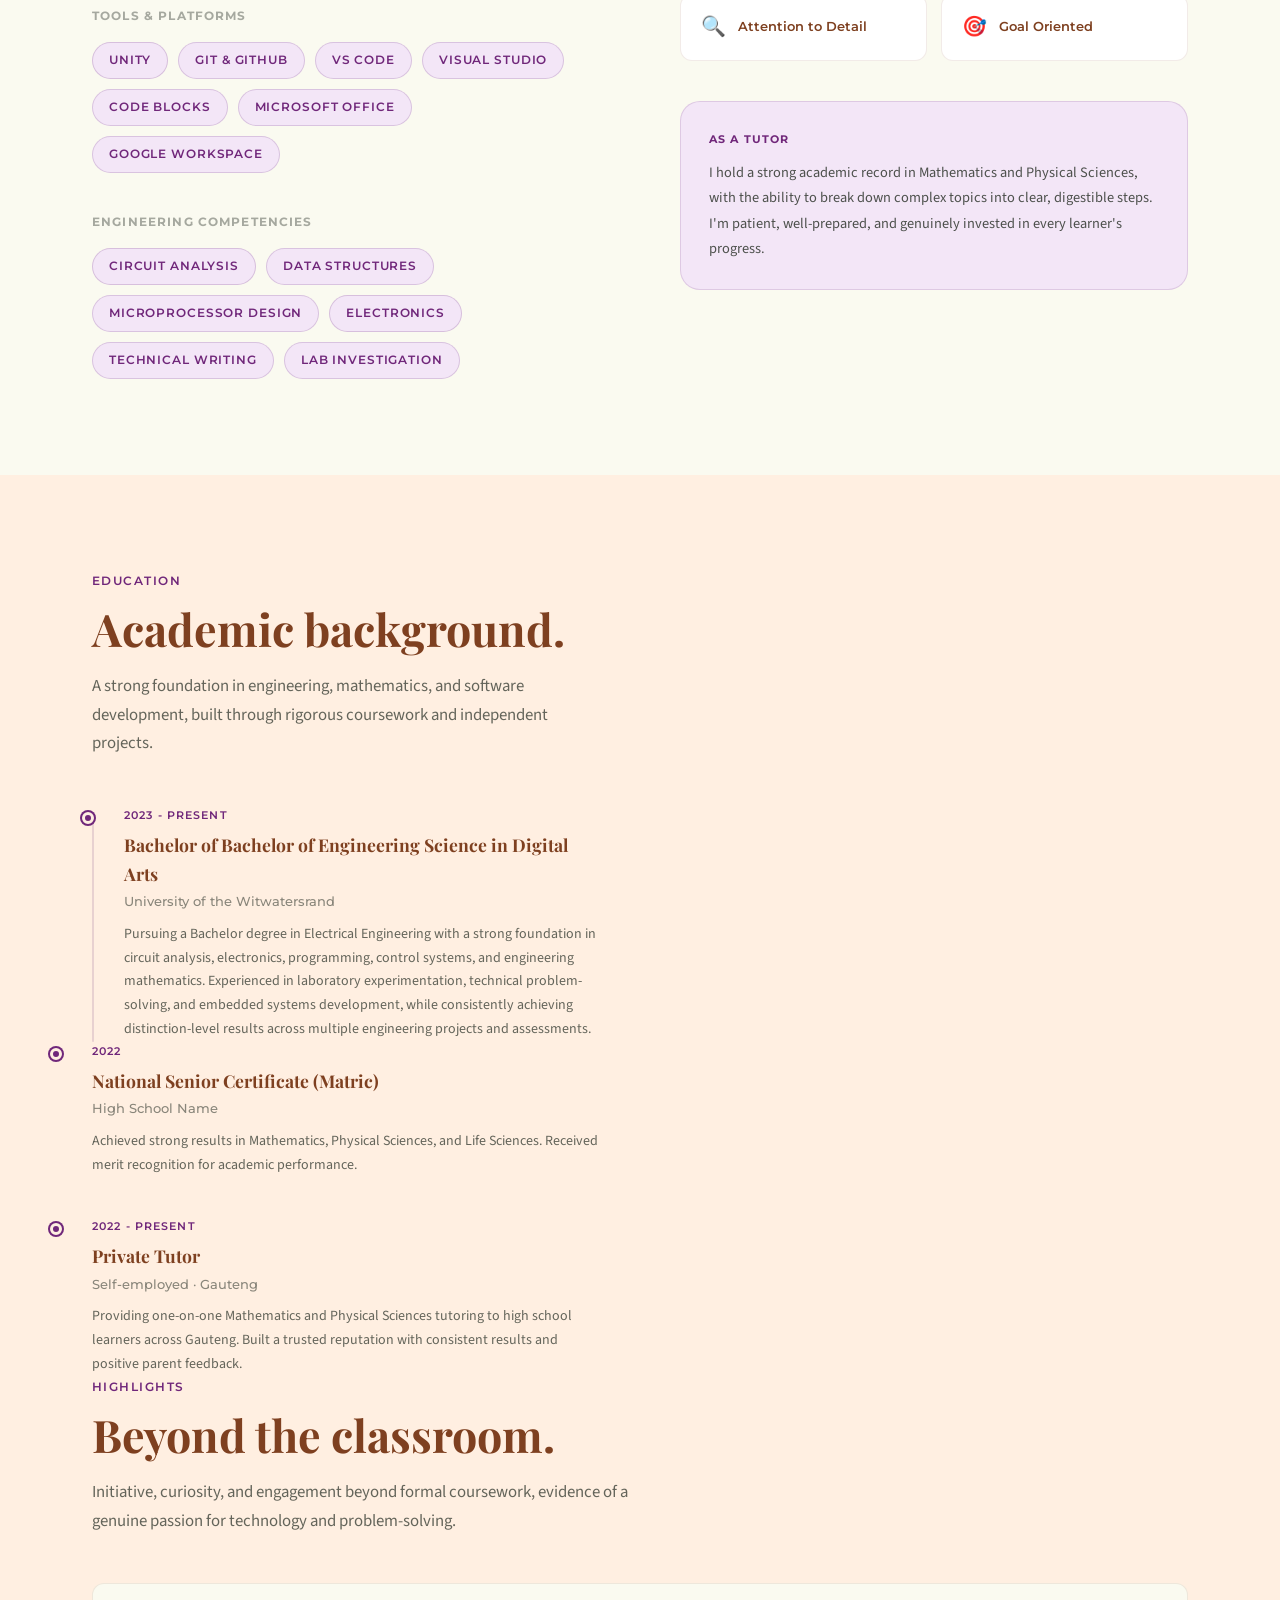
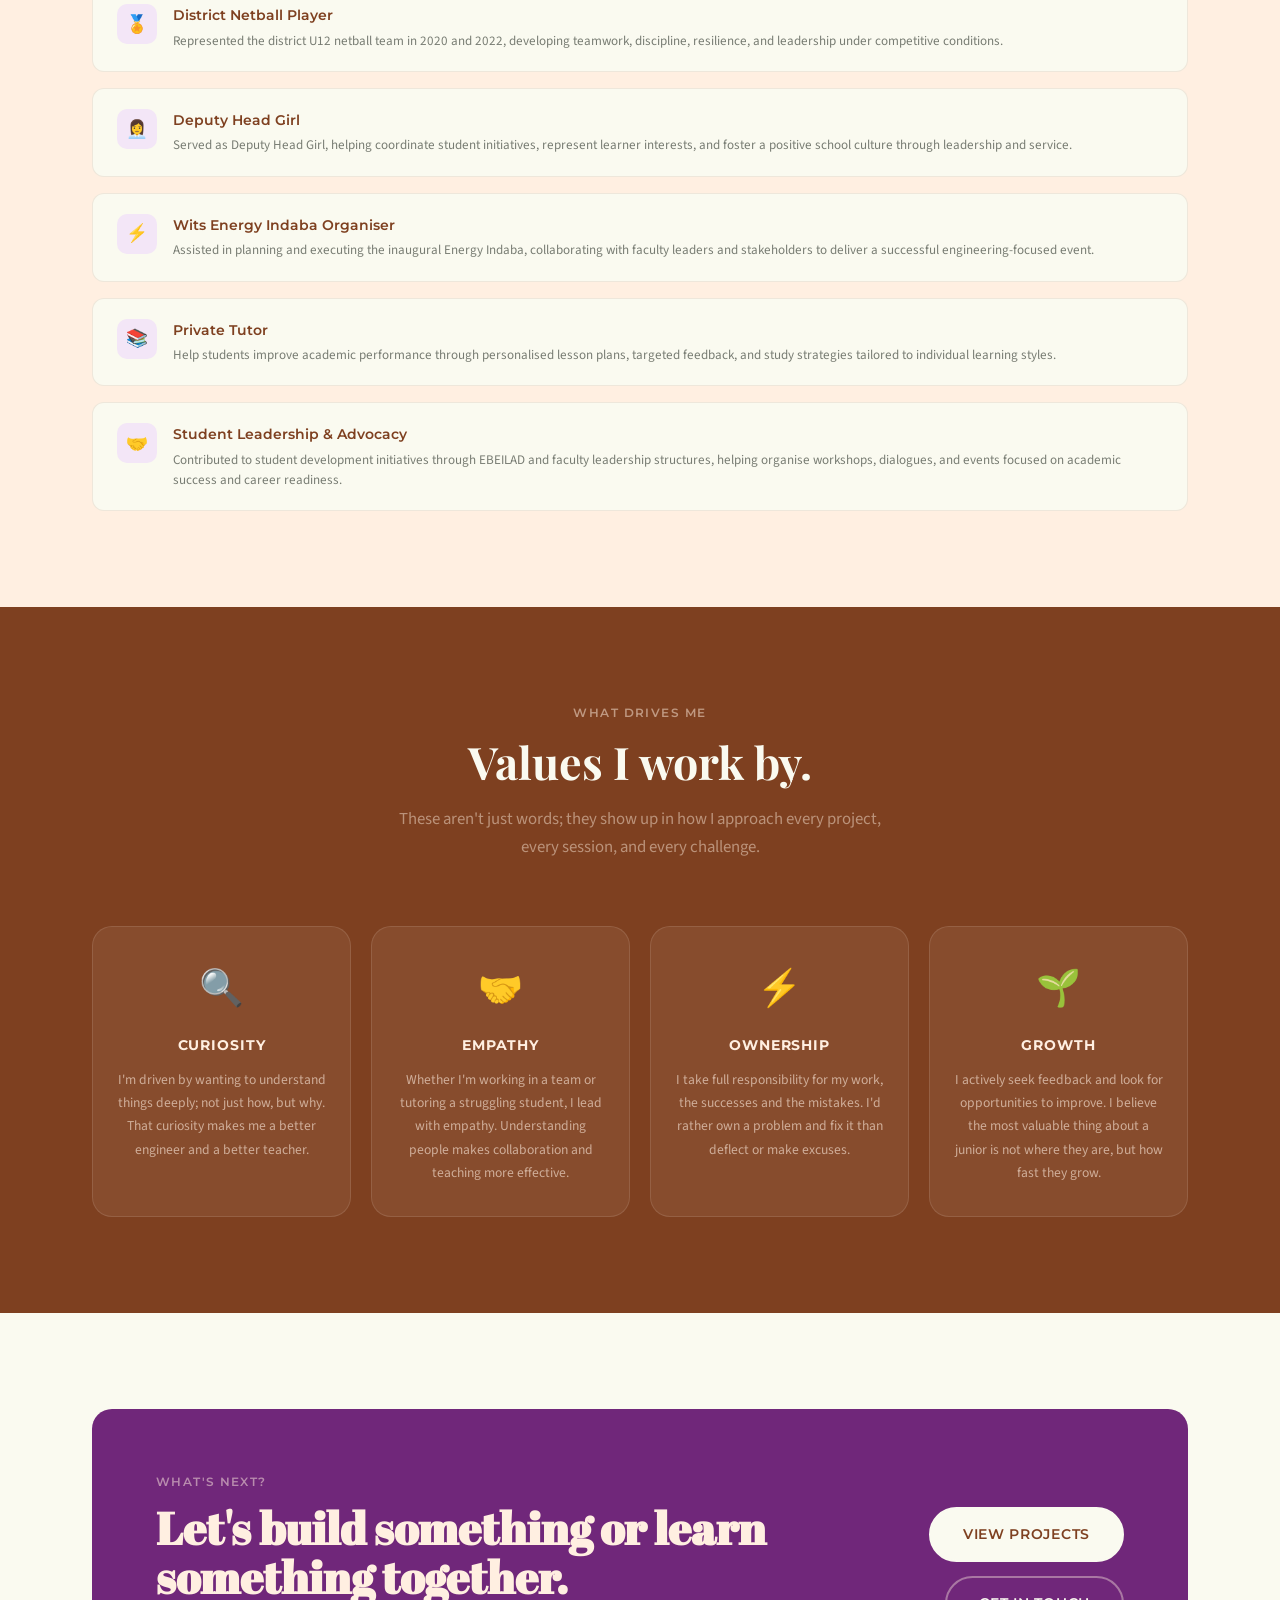
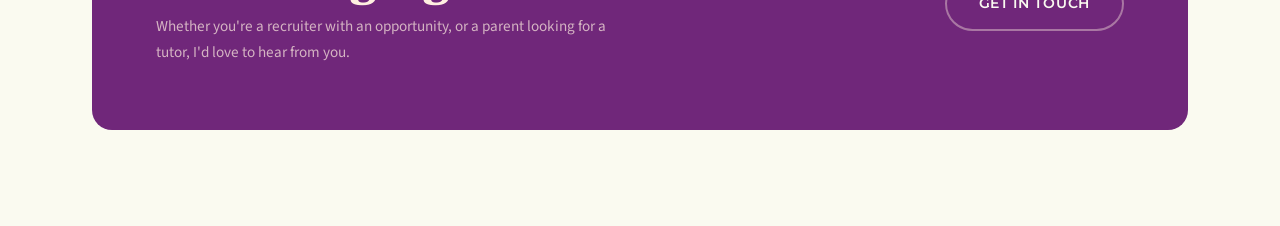
==== commit e033762f: "Edited About & Index Attempted to fix the timeline and links that were hidden behind my face on Abou" ====
--- a/about.html
+++ b/about.html
@@ -302,7 +302,7 @@
             <div class="achievement">
               <div class="achievement__icon">📚</div>
               <div>
-                <p class="achievement__title">Private Mathematics Tutor</p>
+                <p class="achievement__title">Private Tutor</p>
                 <p class="achievement__detail">Help students improve academic performance through personalised lesson plans, targeted feedback, and study strategies tailored to individual learning styles.</p>
               </div>
             </div>
--- a/css/about.css
+++ b/css/about.css
@@ -201,7 +201,7 @@
 .timeline-item { position: relative; margin-bottom: 2.5rem; }
 .timeline-item:last-child { margin-bottom: 0; }
 .timeline-item::before {
-  content: ''; position: absolute; left: -2.375rem; top: 6px;
+  content: ''; position: absolute; left: -2.6rem; top: 6px;
   width: 12px; height: 12px; border-radius: 50%;
   background: var(--accent); border: 3px solid var(--primary);
   box-shadow: 0 0 0 2px var(--accent);
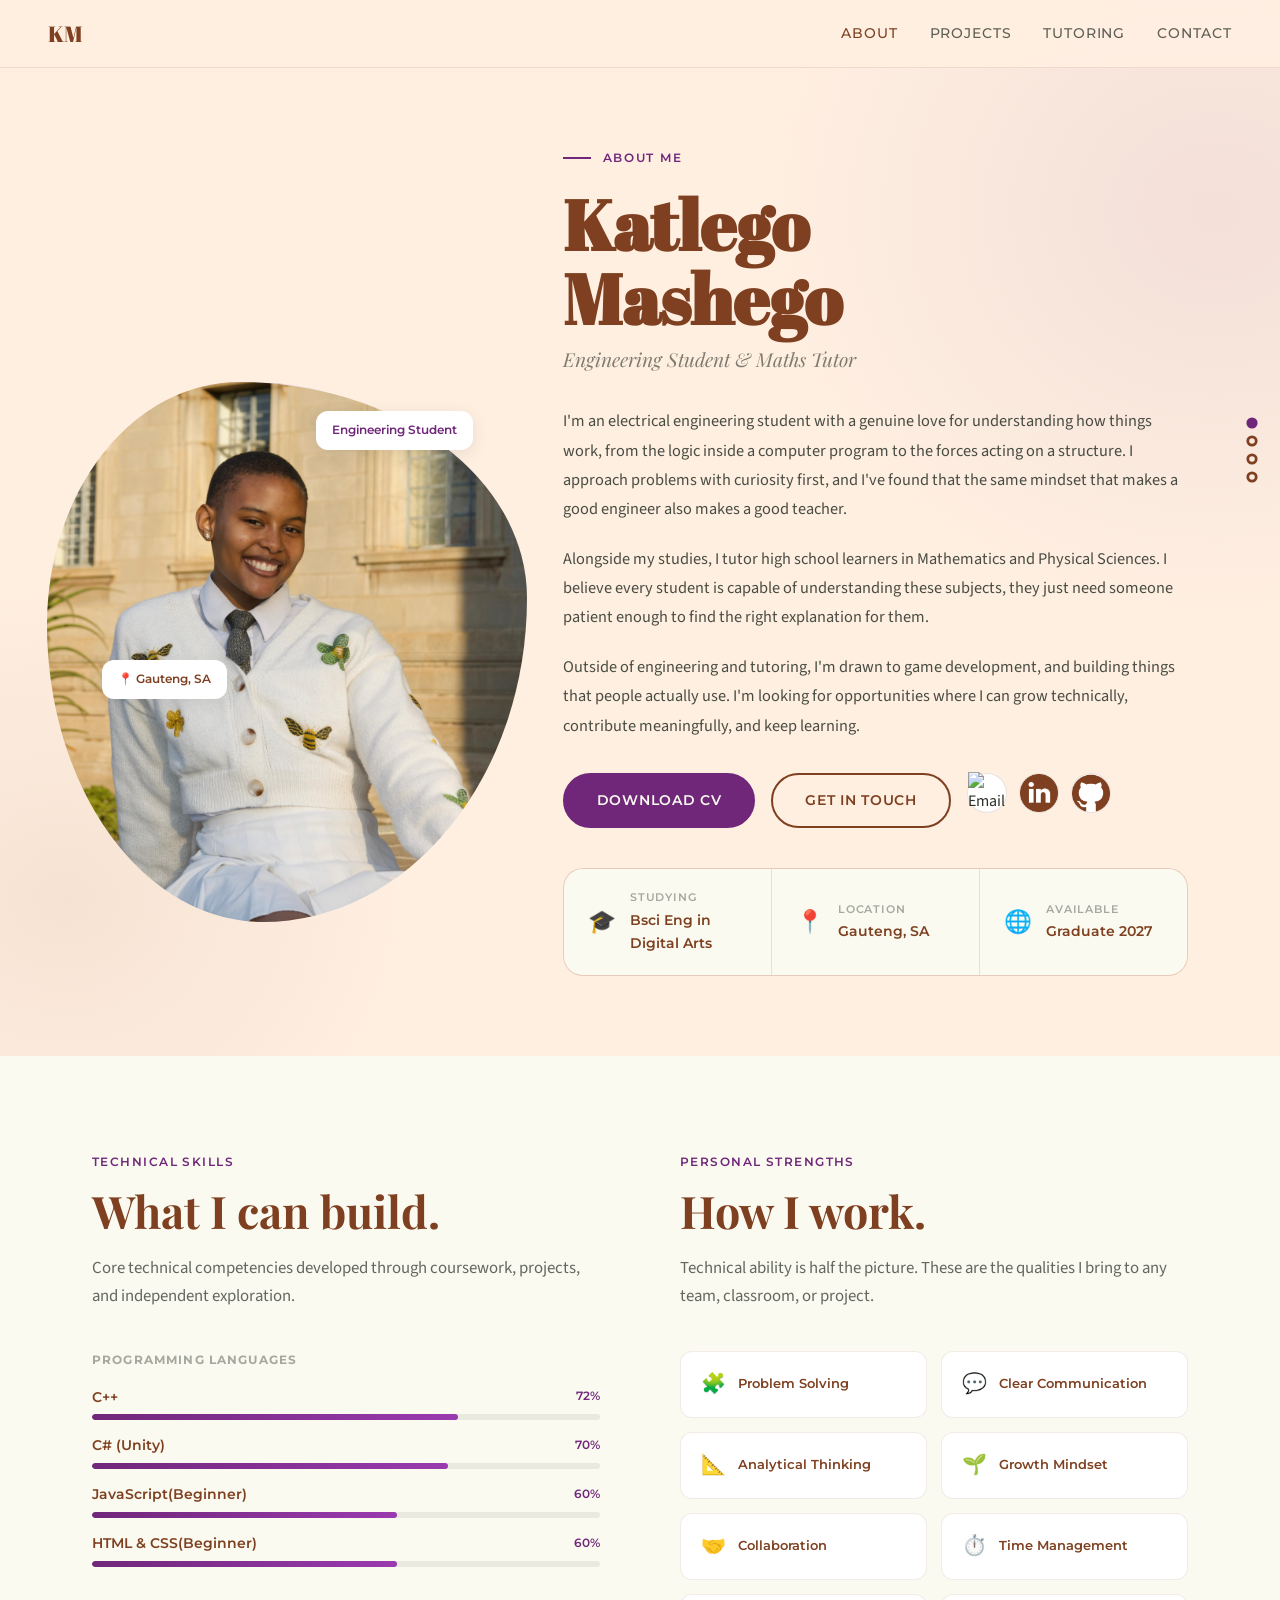
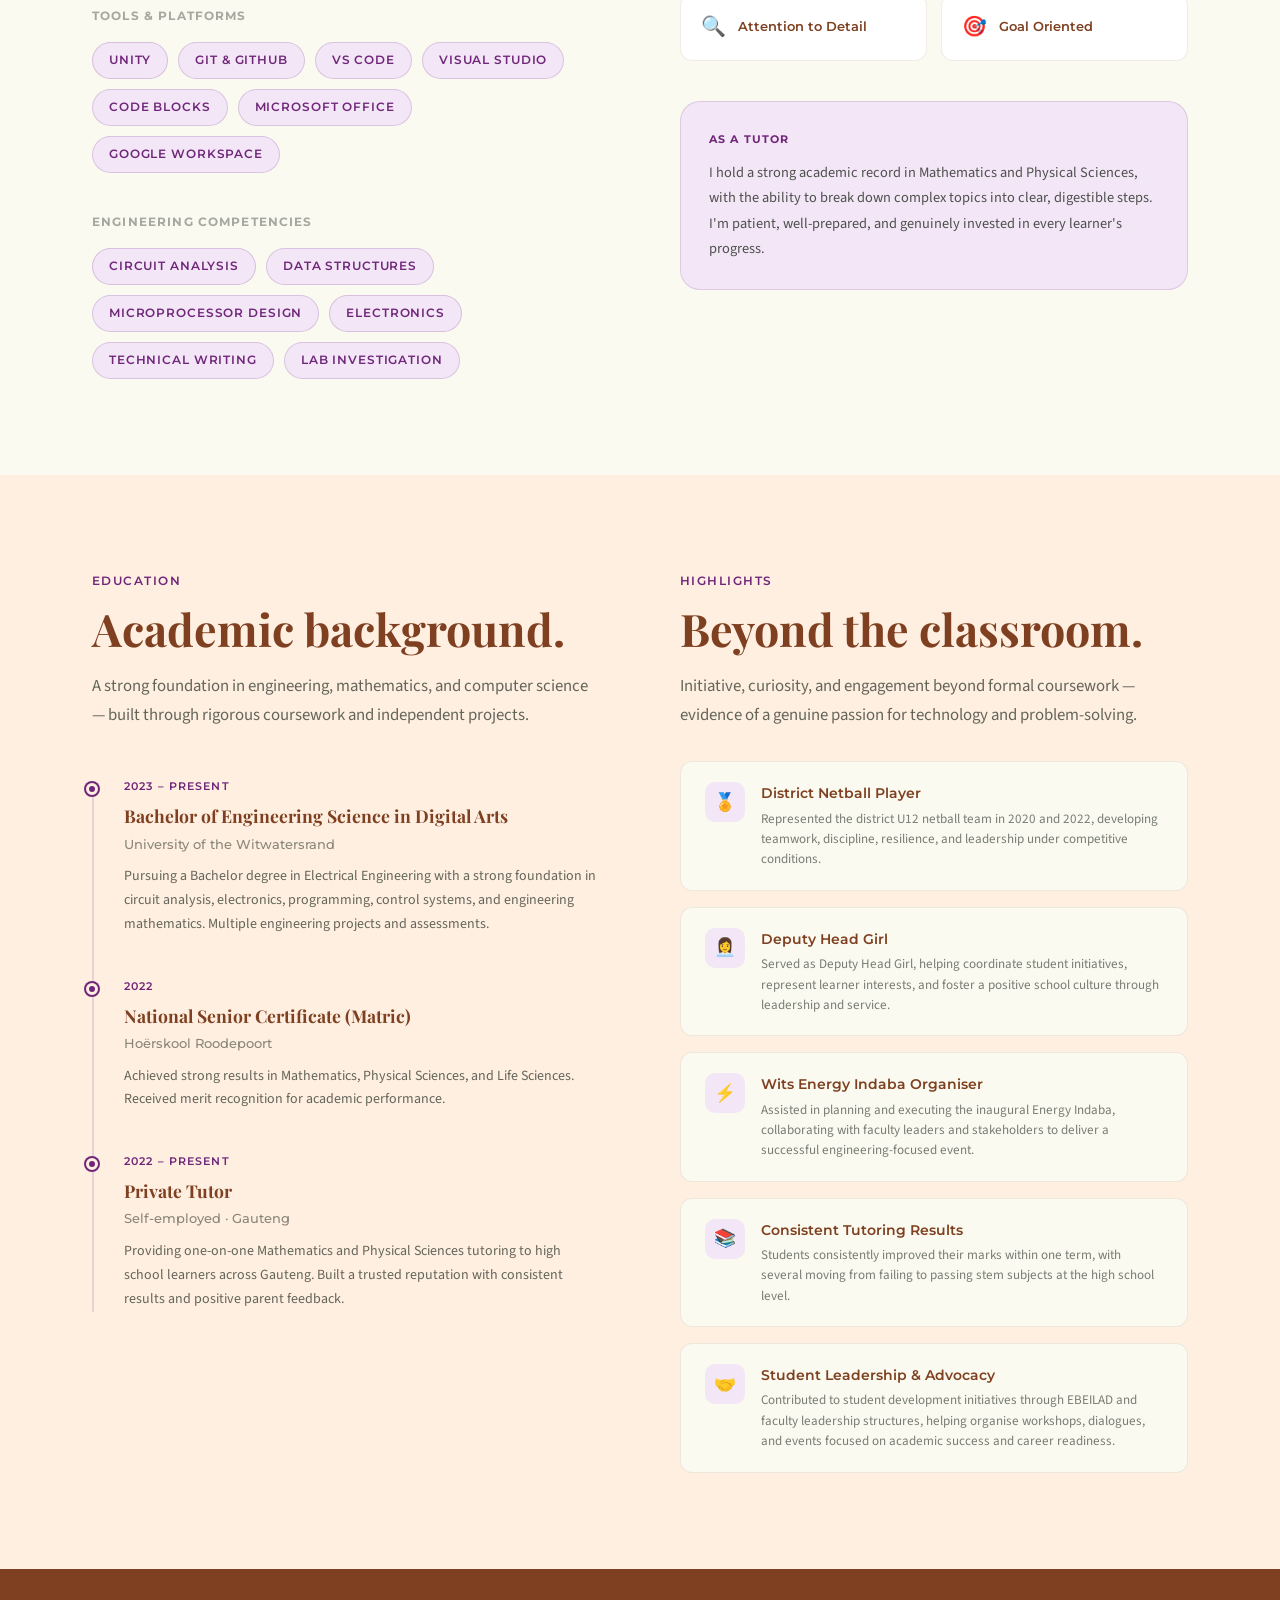
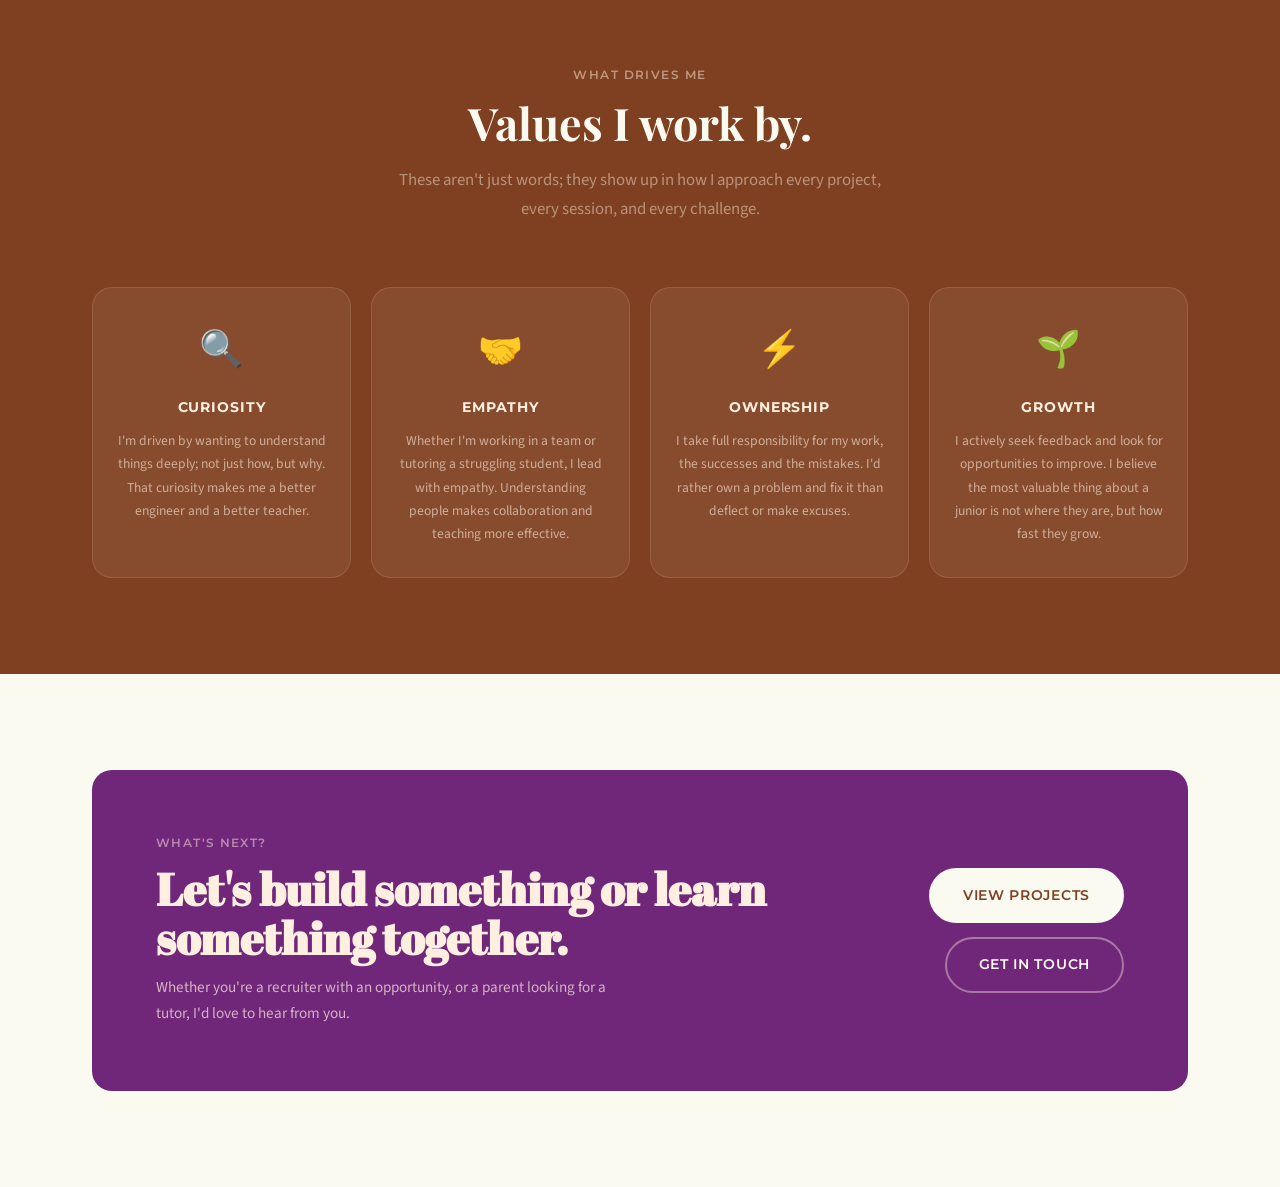
==== commit 03e0aaa3: "About Moved the links because they were not working near the self portrait. Also fixed the timeline" ====
--- a/about.html
+++ b/about.html
@@ -36,7 +36,7 @@
     <a href="contact.html"  onclick="closeMobile()">Contact</a>
   </div>
 
-  <!-- ── Scroll spy ── -->
+  <!-- Scroll spy  -->
   <nav class="scroll-spy" aria-label="Page sections">
     <div class="scroll-spy__dot active" data-target="intro"    title="Introduction"></div>
     <div class="scroll-spy__dot"        data-target="skills"   title="Skills"></div>
@@ -44,29 +44,22 @@
     <div class="scroll-spy__dot"        data-target="values"   title="Values"></div>
   </nav>
 
-  <!-- ── Intro ── -->
+  <!--  Intro  -->
   <section id="intro">
     <div class="intro__bg"></div>
     <div class="container">
       <div class="intro__grid">
 
         <div class="avatar-block fade-up">
+
           <div class="avatar-outer">
             <img src="assets/self-potrait.jpg" alt="Self Potrait" class="avatar-photo" />
             <div class="avatar-badge avatar-badge--1">Engineering Student</div>
             <div class="avatar-badge avatar-badge--2">📍 Gauteng, SA</div>
           </div>
-          <div class="avatar-links">
-            <a href="mailto:kat.mashego24@gmail.com" class="avatar-link" title="Email">
-                <img src="assets/Email.png" alt="Email" />
-            </a>
-            <a href="https://www.linkedin.com/in/katlego-mashego-7a62412ab/" class="avatar-link" title="LinkedIn">
-                <img src="assets/Linked in.png" alt="LinkedIn" />
-            </a>
-            <a href="https://github.com/gloomii-kat" class="avatar-link" title="GitHub">
-               <img src="assets/github.png" alt="GitHub" />
-            </a>
-          </div>
+          
+          
+
         </div>
 
         <div class="fade-up">
@@ -87,6 +80,17 @@
           <div class="intro__ctas">
             <a href="assets/KatlegoMashego_CV.pdf" class="btn btn--primary" download>Download CV</a>
             <a href="contact.html" class="btn btn--outline">Get in Touch</a>
+            <div class="avatar-links">
+            <a href="mailto:kat.mashego24@gmail.com" class="avatar-link" title="Email">
+                <img src="assets/Email.png" alt="Email" />
+            </a>
+            <a href="https://www.linkedin.com/in/katlego-mashego-7a62412ab/" class="avatar-link" title="LinkedIn">
+                <img src="assets/Linked in.png" alt="LinkedIn" />
+            </a>
+            <a href="https://github.com/gloomii-kat" class="avatar-link" title="GitHub">
+               <img src="assets/github.png" alt="GitHub" />
+            </a>
+          </div>
           </div>
 
           <div class="quick-facts">
@@ -118,7 +122,7 @@
     </div>
   </section>
 
-  <!-- ── Skills ── -->
+  <!--  Skills─ -->
   <section id="skills">
     <div class="container">
       <div class="skills__grid">
@@ -240,31 +244,32 @@
     </div>
   </section>
 
-  <!-- ── Academic ── -->
-  <section id="academic">
+  <!--  Academic   -->
+<section id="academic">
     <div class="container">
       <div class="academic__grid">
 
         <div class="fade-up">
           <p class="section-label">Education</p>
           <h2 class="section-title">Academic background.</h2>
-          <p class="section-sub">A strong foundation in engineering, mathematics, and software development, built through rigorous coursework and independent projects.</p>
-
+          <p class="section-sub" style="margin-bottom:3rem;">
+            A strong foundation in engineering, mathematics, and computer science — built through rigorous coursework and independent projects.
+          </p>
           <div class="timeline">
             <div class="timeline-item">
-              <p class="timeline-item__date">2023 - Present</p>
-              <h3 class="timeline-item__title">Bachelor of Bachelor of Engineering Science in Digital Arts</h3>
+              <p class="timeline-item__date">2023 – Present</p>
+              <h3 class="timeline-item__title">Bachelor of Engineering Science in Digital Arts</h3>
               <p class="timeline-item__institution">University of the Witwatersrand</p>
-              <p class="timeline-item__desc">  Pursuing a Bachelor degree in Electrical Engineering with a strong foundation in circuit analysis, electronics, programming, control systems, and engineering mathematics. Experienced in laboratory experimentation, technical problem-solving, and embedded systems development, while consistently achieving distinction-level results across multiple engineering projects and assessments.</p></div>
+              <p class="timeline-item__desc">Pursuing a Bachelor degree in Electrical Engineering with a strong foundation in circuit analysis, electronics, programming, control systems, and engineering mathematics. Multiple engineering projects and assessments.</p>
             </div>
             <div class="timeline-item">
               <p class="timeline-item__date">2022</p>
               <h3 class="timeline-item__title">National Senior Certificate (Matric)</h3>
-              <p class="timeline-item__institution">High School Name</p>
+              <p class="timeline-item__institution">Hoërskool Roodepoort</p>
               <p class="timeline-item__desc">Achieved strong results in Mathematics, Physical Sciences, and Life Sciences. Received merit recognition for academic performance.</p>
             </div>
             <div class="timeline-item">
-              <p class="timeline-item__date">2022 - Present</p>
+              <p class="timeline-item__date">2022 – Present</p>
               <h3 class="timeline-item__title">Private Tutor</h3>
               <p class="timeline-item__institution">Self-employed · Gauteng</p>
               <p class="timeline-item__desc">Providing one-on-one Mathematics and Physical Sciences tutoring to high school learners across Gauteng. Built a trusted reputation with consistent results and positive parent feedback.</p>
@@ -275,8 +280,9 @@
         <div class="fade-up">
           <p class="section-label">Highlights</p>
           <h2 class="section-title">Beyond the classroom.</h2>
-          <p class="section-sub">Initiative, curiosity, and engagement beyond formal coursework, evidence of a genuine passion for technology and problem-solving.</p>
-
+          <p class="section-sub" style="margin-bottom:2rem;">
+            Initiative, curiosity, and engagement beyond formal coursework — evidence of a genuine passion for technology and problem-solving.
+          </p>
           <div class="achievements">
             <div class="achievement">
               <div class="achievement__icon">🏅</div>
@@ -302,8 +308,8 @@
             <div class="achievement">
               <div class="achievement__icon">📚</div>
               <div>
-                <p class="achievement__title">Private Tutor</p>
-                <p class="achievement__detail">Help students improve academic performance through personalised lesson plans, targeted feedback, and study strategies tailored to individual learning styles.</p>
+                <p class="achievement__title">Consistent Tutoring Results</p>
+                <p class="achievement__detail">Students consistently improved their marks within one term, with several moving from failing to passing stem subjects at the high school level.</p>
               </div>
             </div>
             <div class="achievement">
@@ -320,7 +326,8 @@
     </div>
   </section>
 
-  <!-- ── Values ── -->
+
+  <!--  Values  -->
   <section id="values">
     <div class="container">
       <div class="values__header fade-up">
@@ -353,7 +360,7 @@
     </div>
   </section>
 
-  <!-- ── CTA ── -->
+  <!--  CTA  -->
   <section id="cta">
     <div class="container">
       <div class="cta__inner fade-up">
@@ -370,7 +377,7 @@
     </div>
   </section>
 
-  <!-- ── Scripts ── -->
+  <!-- Scripts  -->
   <script src="js/nav.js"></script>
   <script>
     initNav({
--- a/css/about.css
+++ b/css/about.css
@@ -124,7 +124,7 @@
   font-family: var(--font-sub); font-size: 0.88rem; font-weight: 600; color: var(--secondary);
 }
 
-/* ── Skills section ── */
+/*  Skills section */
 #skills { background: var(--light-neutral); }
 .skills__grid { display: grid; grid-template-columns: 1fr 1fr; gap: 5rem; align-items: start; }
 
@@ -187,29 +187,30 @@
 }
 .tutor-highlight p:last-child { font-size: 0.9rem; line-height: 1.75; opacity: 0.82; color: var(--dark-neutral); }
 
-/* ── Academic section ── */
+/*  Academic section  */
 #academic { background: var(--primary); }
 .academic__grid { display: grid; grid-template-columns: 1fr 1fr; gap: 5rem; align-items: start; }
 
 #academic .section-sub { margin-bottom: 3rem; }
 
 .timeline { position: relative; padding-left: 2rem; }
-.timeline::before {
-  content: ''; position: absolute; left: 0; top: 8px; bottom: 0;
-  width: 2px; background: rgba(100,37,116,0.15); border-radius: 1px;
-}
-.timeline-item { position: relative; margin-bottom: 2.5rem; }
-.timeline-item:last-child { margin-bottom: 0; }
-.timeline-item::before {
-  content: ''; position: absolute; left: -2.6rem; top: 6px;
-  width: 12px; height: 12px; border-radius: 50%;
-  background: var(--accent); border: 3px solid var(--primary);
-  box-shadow: 0 0 0 2px var(--accent);
-}
-.timeline-item__date {
-  font-family: var(--font-sub); font-size: 0.7rem; font-weight: 600;
-  text-transform: uppercase; letter-spacing: 0.1em; color: var(--accent); margin-bottom: 0.35rem;
-}
+    .timeline::before {
+      content: ''; position: absolute; left: 0; top: 8px; bottom: 0;
+      width: 2px; background: rgba(100,37,116,0.15); border-radius: 1px;
+    }
+    .timeline-item { position: relative; margin-bottom: 2.5rem; }
+    .timeline-item:last-child { margin-bottom: 0; }
+    .timeline-item::before {
+      content: ''; position: absolute; left: -2.375rem; top: 6px;
+      width: 12px; height: 12px; border-radius: 50%;
+      background: var(--accent); border: 3px solid var(--primary);
+      box-shadow: 0 0 0 2px var(--accent);
+    }
+    .timeline-item__date {
+      font-family: var(--font-sub); font-size: 0.7rem; font-weight: 600;
+      text-transform: uppercase; letter-spacing: 0.1em; color: var(--accent);
+      margin-bottom: 0.35rem;
+    }
 .timeline-item__title {
   font-family: var(--font-heading); font-size: 1.1rem; font-weight: 700;
   color: var(--secondary); margin-bottom: 0.2rem;
@@ -239,7 +240,7 @@
 }
 .achievement__detail { font-size: 0.82rem; opacity: 0.62; line-height: 1.55; }
 
-/* ── Values section ── */
+/*  Values section  */
 #values { background: var(--secondary); }
 .values__header { text-align: center; margin-bottom: 4rem; }
 .values__header .section-label { color: rgba(255,239,225,0.5); }
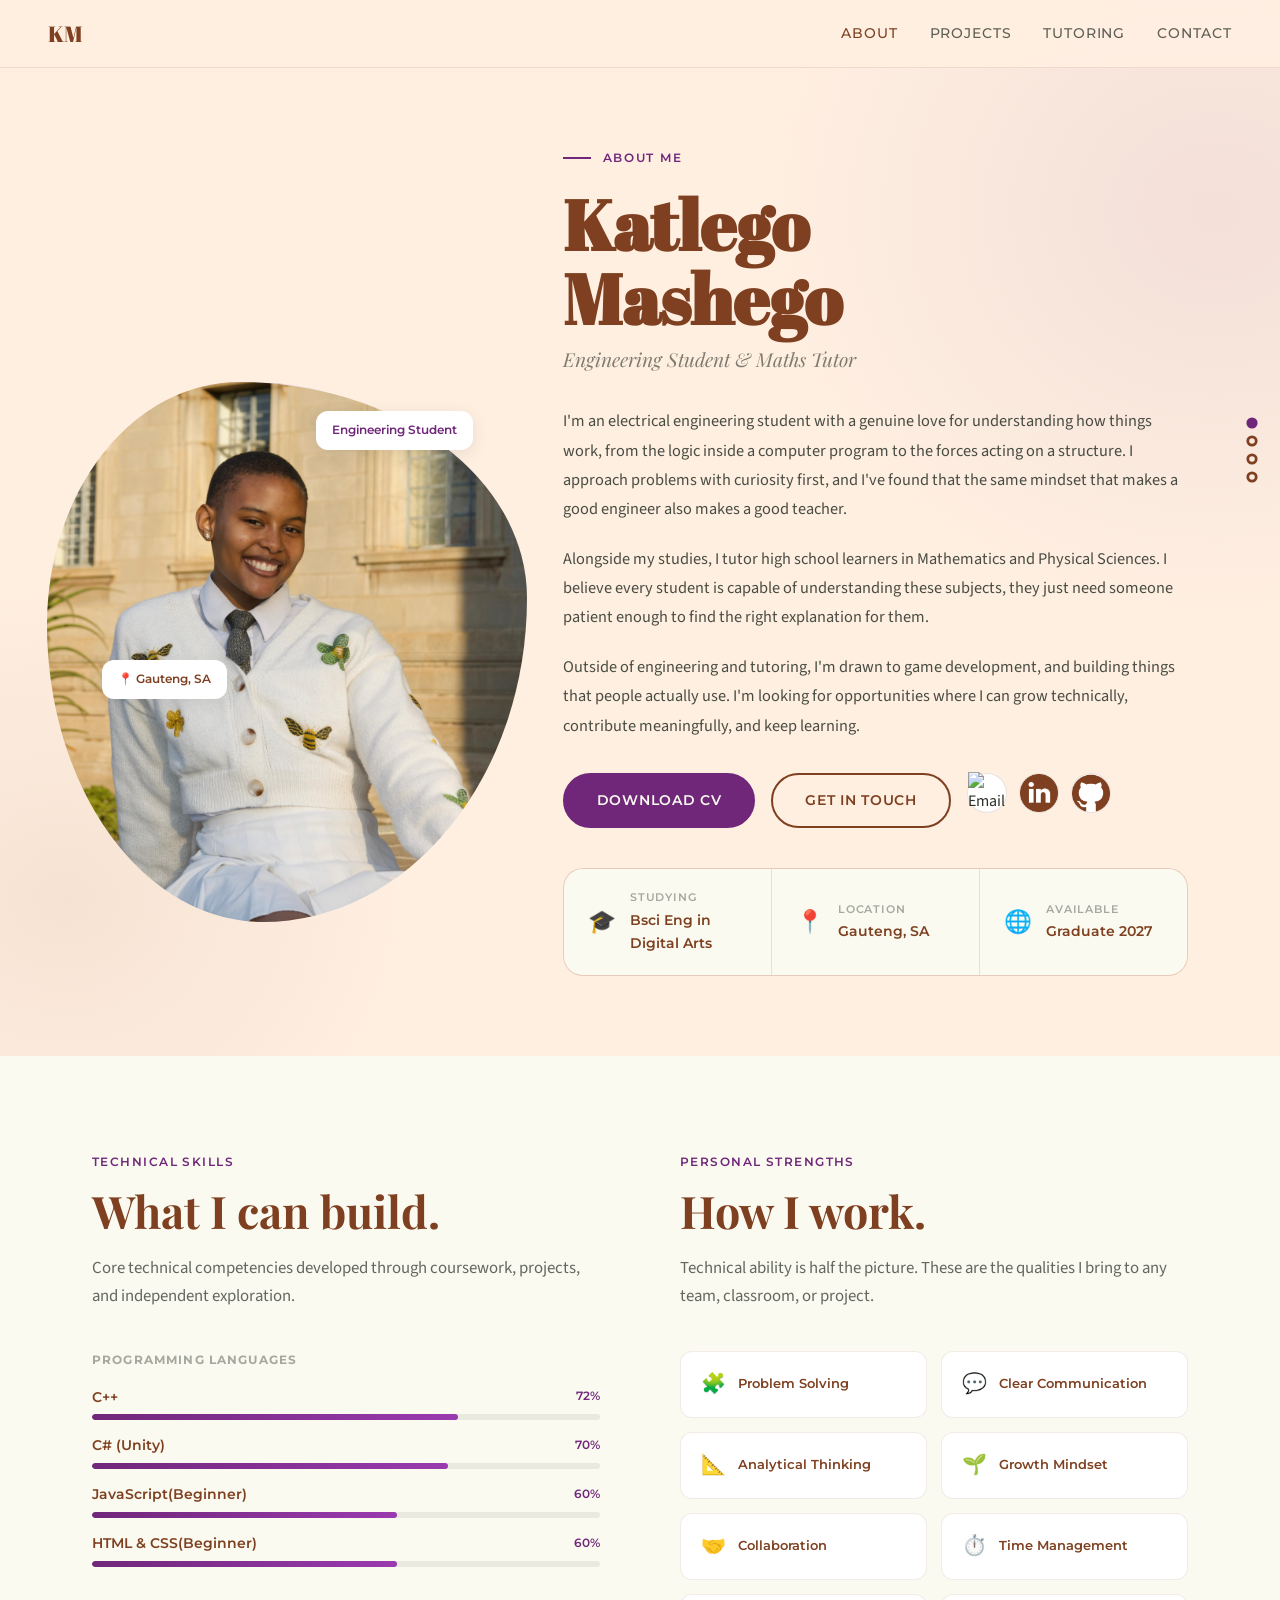
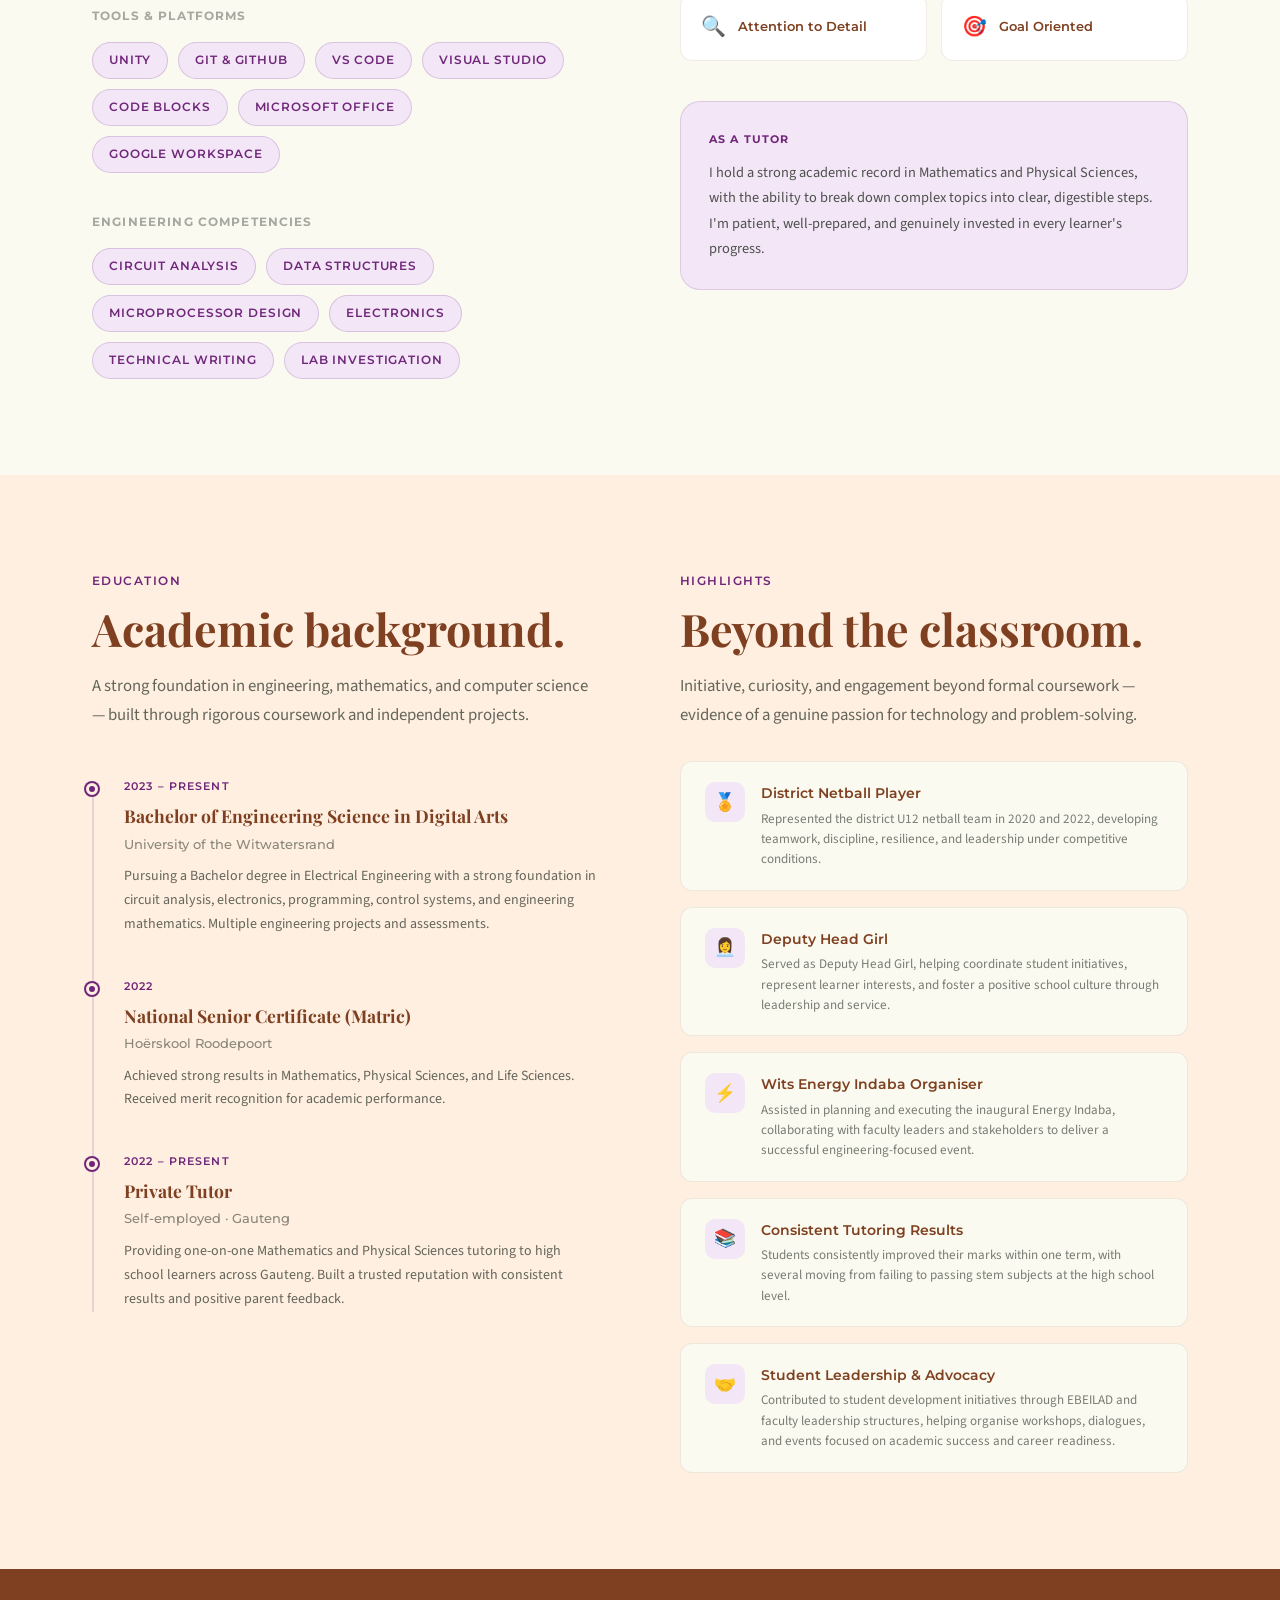
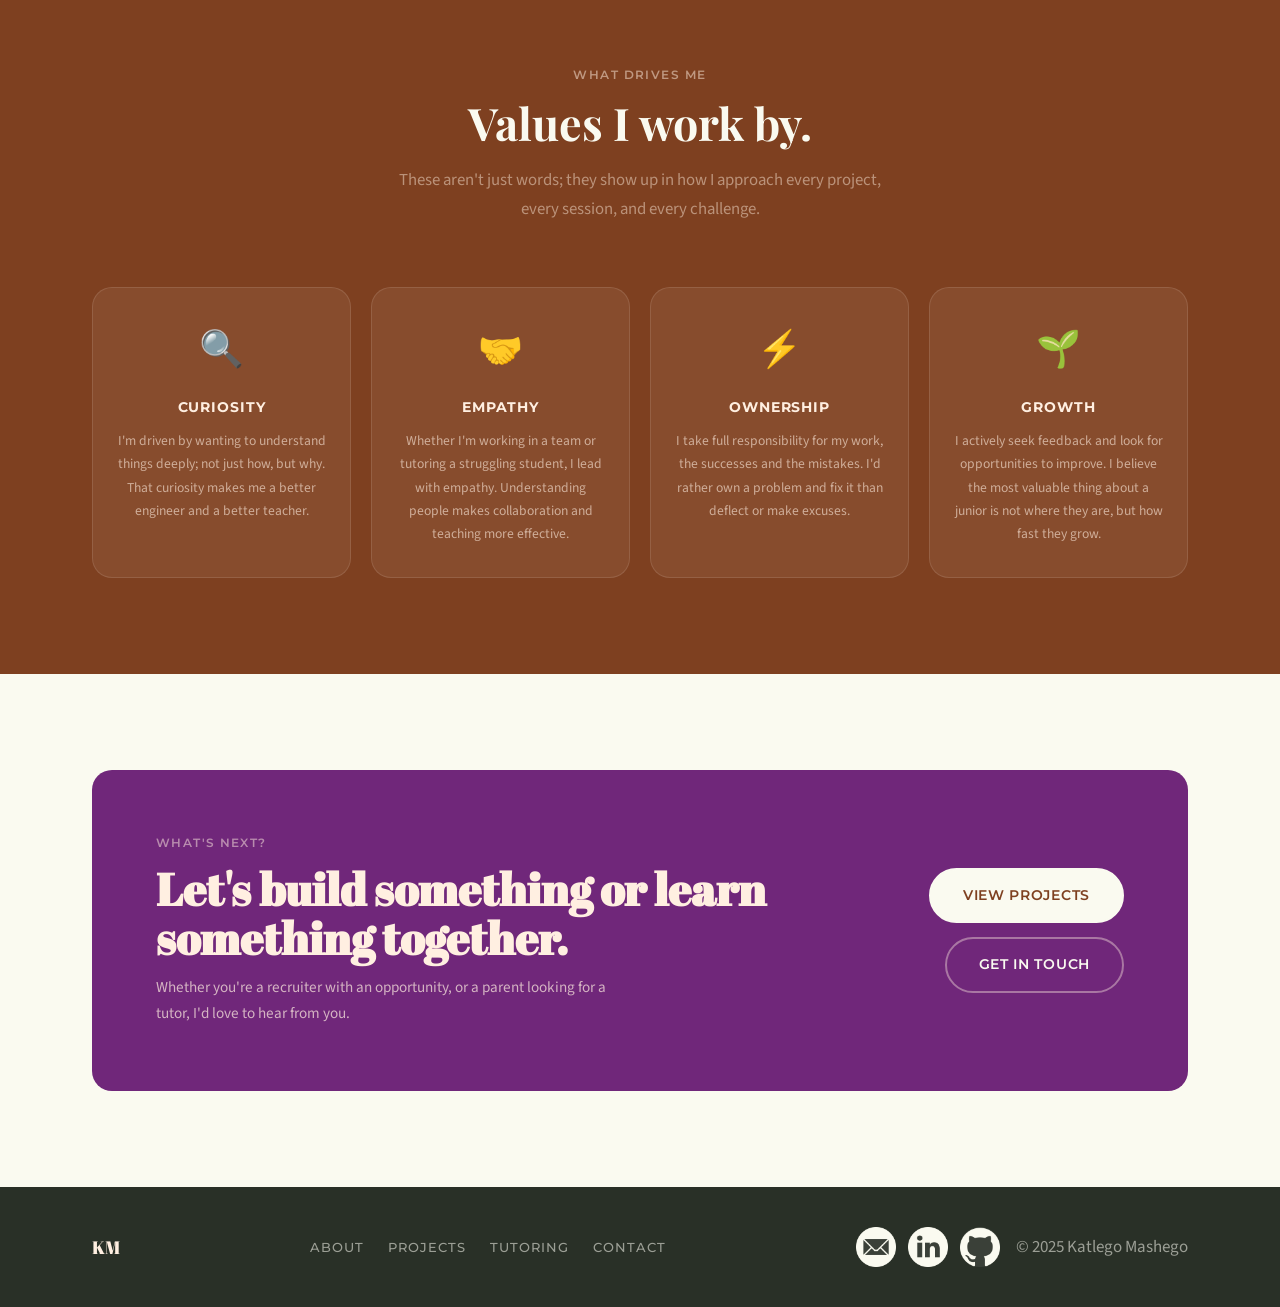
==== commit 98fc98a6: "Footer Added a footer with the different links across all the pages" ====
--- a/about.html
+++ b/about.html
@@ -377,6 +377,39 @@
     </div>
   </section>
 
+  <!--  Footer     -->
+  <footer>
+  <div class="container">
+    <div class="footer__inner">
+
+      <span class="footer__logo">KM</span>
+
+      <nav class="footer__links">
+        <a href="about.html">About</a>
+        <a href="projects.html">Projects</a>
+        <a href="tutoring.html">Tutoring</a>
+        <a href="contact.html">Contact</a>
+      </nav>
+
+      <div class="footer__right">
+    <div class="footer__socials">
+            <a href="mailto:kat.mashego24@gmail.com" class="footer__social" title="Email">
+                <img src="assets/LightEmail.png" alt="Email" />
+            </a>
+            <a href="https://www.linkedin.com/in/katlego-mashego-7a62412ab/" class="footer__social" title="LinkedIn">
+                <img src="assets/LightLinked.png" alt="LinkedIn" />
+            </a>
+            <a href="https://github.com/gloomii-kat" class="footer__social" title="GitHub">
+               <img src="assets/LightGit.png" alt="GitHub" />
+            </a>
+    </div>
+
+      <span>© 2025 Katlego Mashego</span>
+
+    </div>
+  </div>
+</footer>
+
   <!-- Scripts  -->
   <script src="js/nav.js"></script>
   <script>
--- a/css/styles.css
+++ b/css/styles.css
@@ -382,21 +382,132 @@
 
 /*   Footer   */
 footer {
-  background: var(--dark-neutral); color: rgba(250,250,240,0.55);
-  padding: 2.5rem 0; text-align: center;
-}
-footer a { color: rgba(250,250,240,0.75); transition: color var(--transition); }
-footer a:hover { color: var(--primary); }
+  background: var(--dark-neutral);
+  color: rgba(250, 250, 240, 0.55);
+  padding: 2.5rem 2rem;
+  text-align: center;
+  width: 100%;
+}
+
 .footer__inner {
-  display: flex; align-items: center; justify-content: space-between; flex-wrap: wrap; gap: 1rem;
-}
+  display: flex;
+  align-items: center;
+  justify-content: space-between;
+  gap: 2rem;
+  flex-wrap: wrap;
+  max-width: 1200px;
+  margin: 0 auto;
+  width: 100%;
+}
+
 .footer__logo {
-  font-family: var(--font-display); font-size: 1.1rem; color: var(--primary);
-}
-.footer__links { display: flex; gap: 1.5rem; }
+  font-family: var(--font-display);
+  font-size: 1.1rem;
+  color: var(--primary);
+  white-space: nowrap;
+}
+
+.footer__links {
+  display: flex;
+  gap: 1.5rem;
+  flex-wrap: wrap;
+  justify-content: center;
+}
+
 .footer__links a {
-  font-family: var(--font-sub); font-size: 0.8rem; font-weight: 500;
-  text-transform: uppercase; letter-spacing: 0.08em;
+  font-family: var(--font-sub);
+  font-size: 0.8rem;
+  font-weight: 500;
+  text-transform: uppercase;
+  letter-spacing: 0.08em;
+  white-space: nowrap;
+}
+
+.footer__socials {
+  display: flex;
+  align-items: center;
+  gap: 0.75rem;
+  flex-wrap: wrap;
+}
+
+.footer__social {
+  width: 40px;
+  height: 40px;
+  display: flex;
+  align-items: center;
+  justify-content: center;
+  border-radius: 50%;
+  background: rgba(255, 255, 255, 0.08);
+  transition: all 0.3s ease;
+}
+
+.footer__social img {
+  width: 40px;
+  height: 40px;
+  object-fit: contain;
+}
+
+.footer__social:hover {
+  transform: translateY(-2px);
+  background: rgba(255, 255, 255, 0.15);
+}
+
+.footer__right {
+  display: flex;
+  align-items: center;
+  gap: 1rem;
+  flex-wrap: wrap;
+  justify-content: center;
+}
+
+/* Responsive scaling */
+@media (max-width: 768px) {
+  footer {
+    padding: 2rem 1.5rem;
+  }
+  
+  .footer__inner {
+    flex-direction: column;
+    text-align: center;
+    gap: 1.5rem;
+  }
+  
+  .footer__logo,
+  .footer__links a {
+    white-space: normal;
+  }
+  
+  .footer__links {
+    justify-content: center;
+  }
+  
+  .footer__socials {
+    justify-content: center;
+  }
+}
+
+@media (max-width: 480px) {
+  footer {
+    padding: 1.5rem 1rem;
+  }
+  
+  .footer__links {
+    gap: 1rem;
+  }
+  
+  .footer__links a {
+    font-size: 0.7rem;
+  }
+  
+  .footer__social {
+    width: 36px;
+    height: 36px;
+  }
+  
+  .footer__social img {
+    width: 36px;
+    height: 36px;
+  }
 }
 
 /*   Animations   */
@@ -419,4 +530,4 @@
 @media (max-width: 580px) {
   .project-grid { grid-template-columns: 1fr; }
   section { padding: 4rem 0; }
-}+}
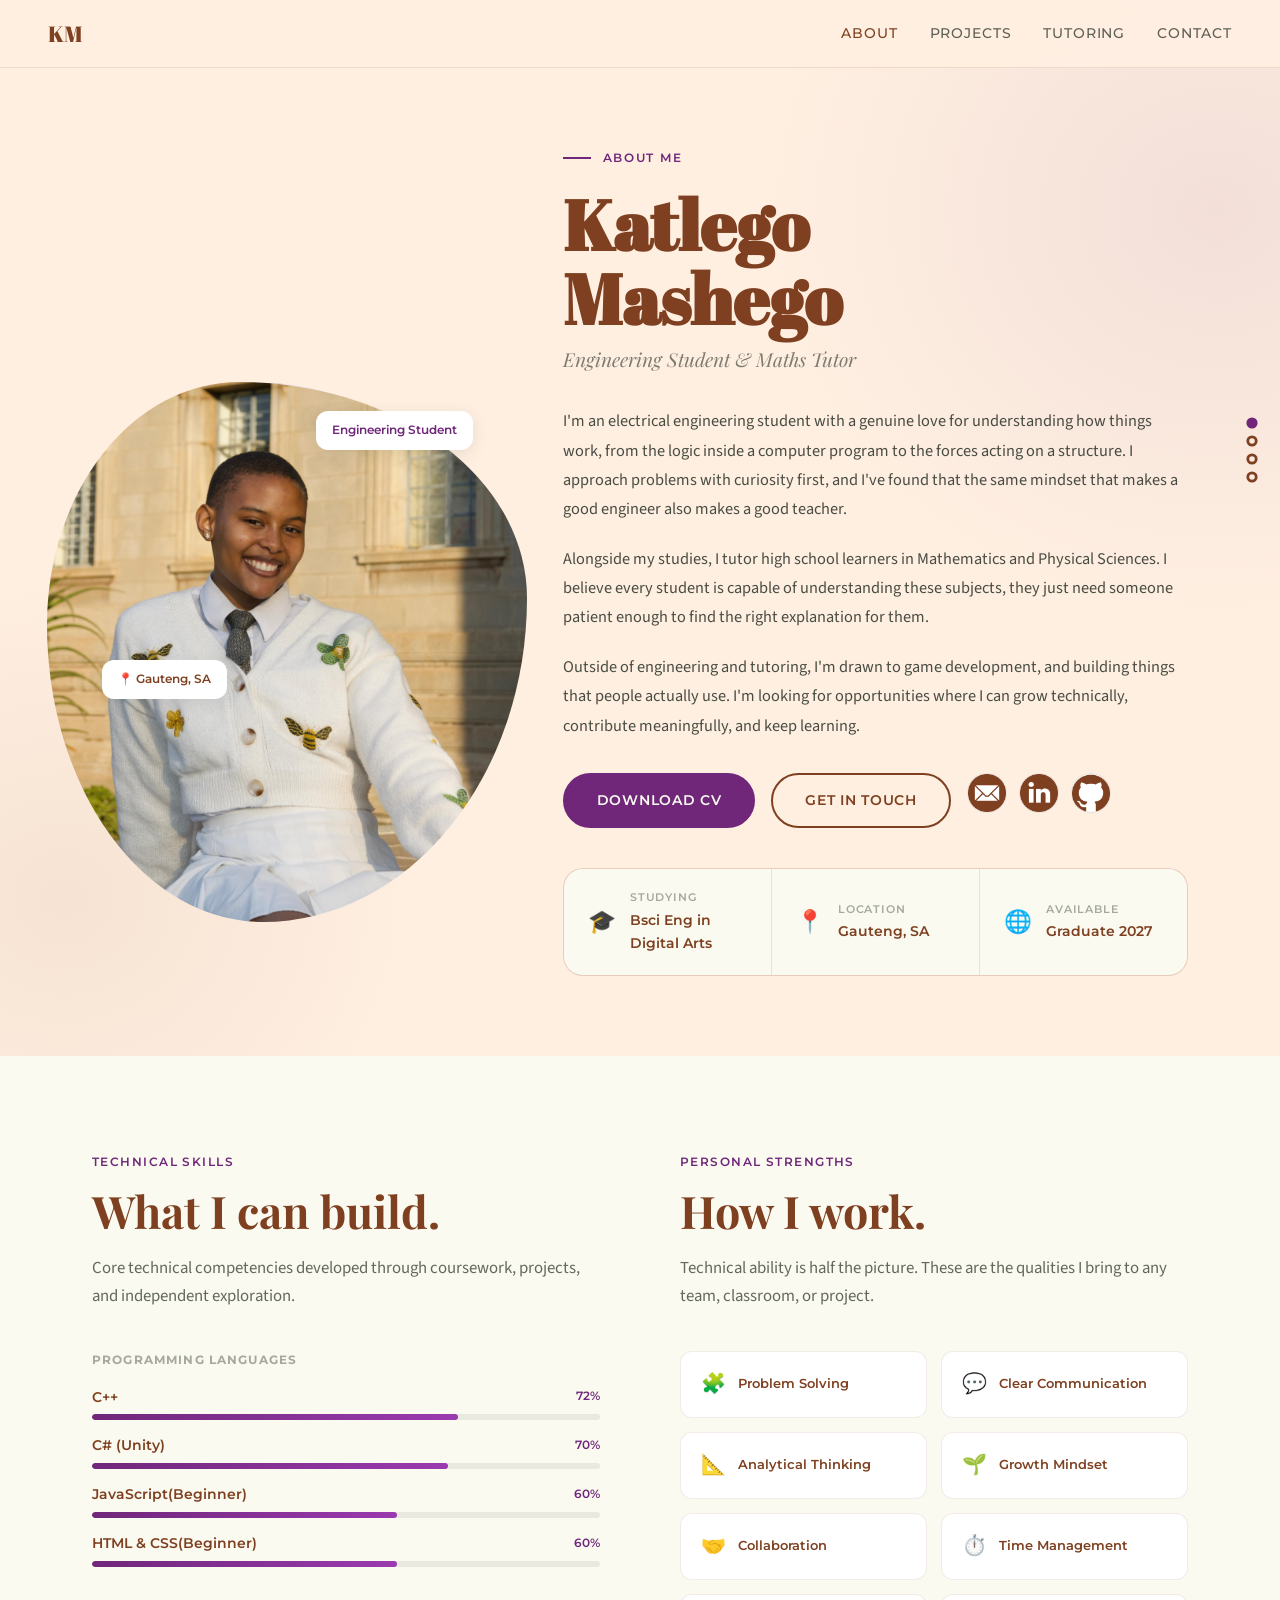
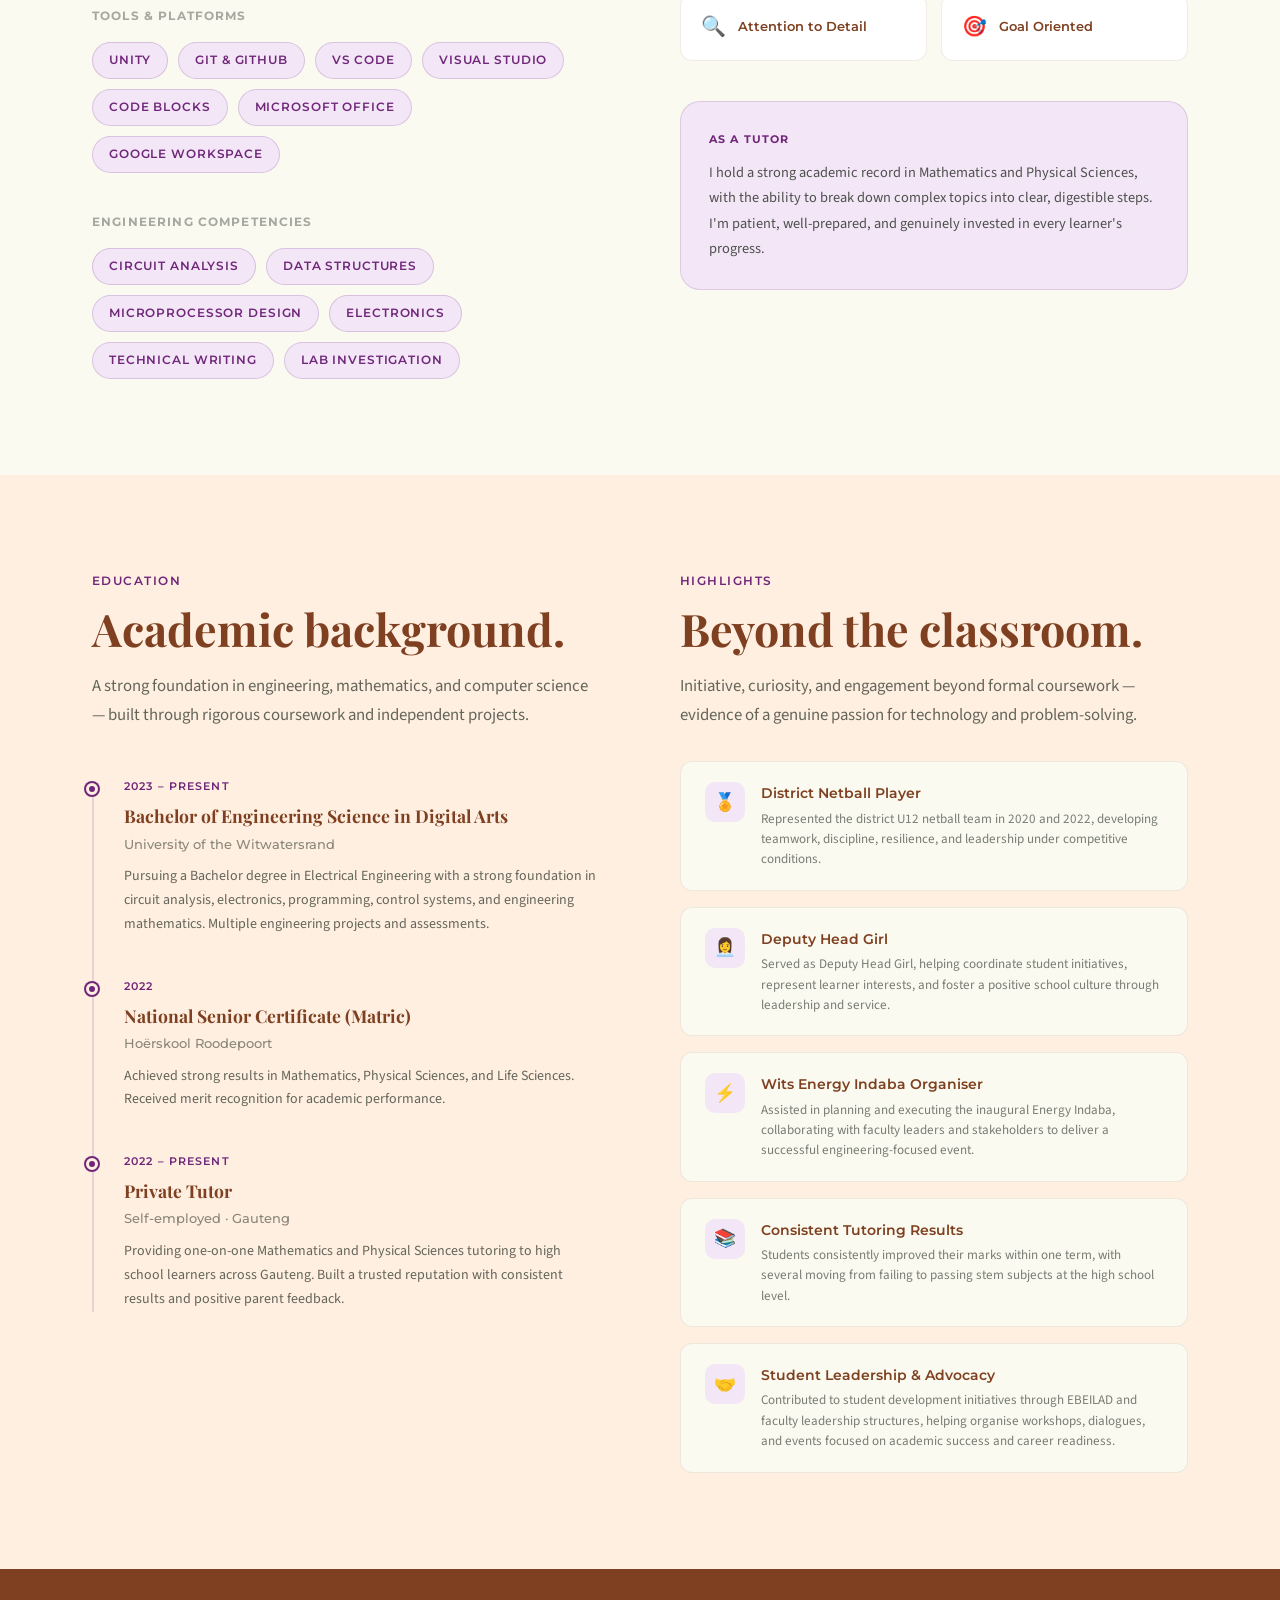
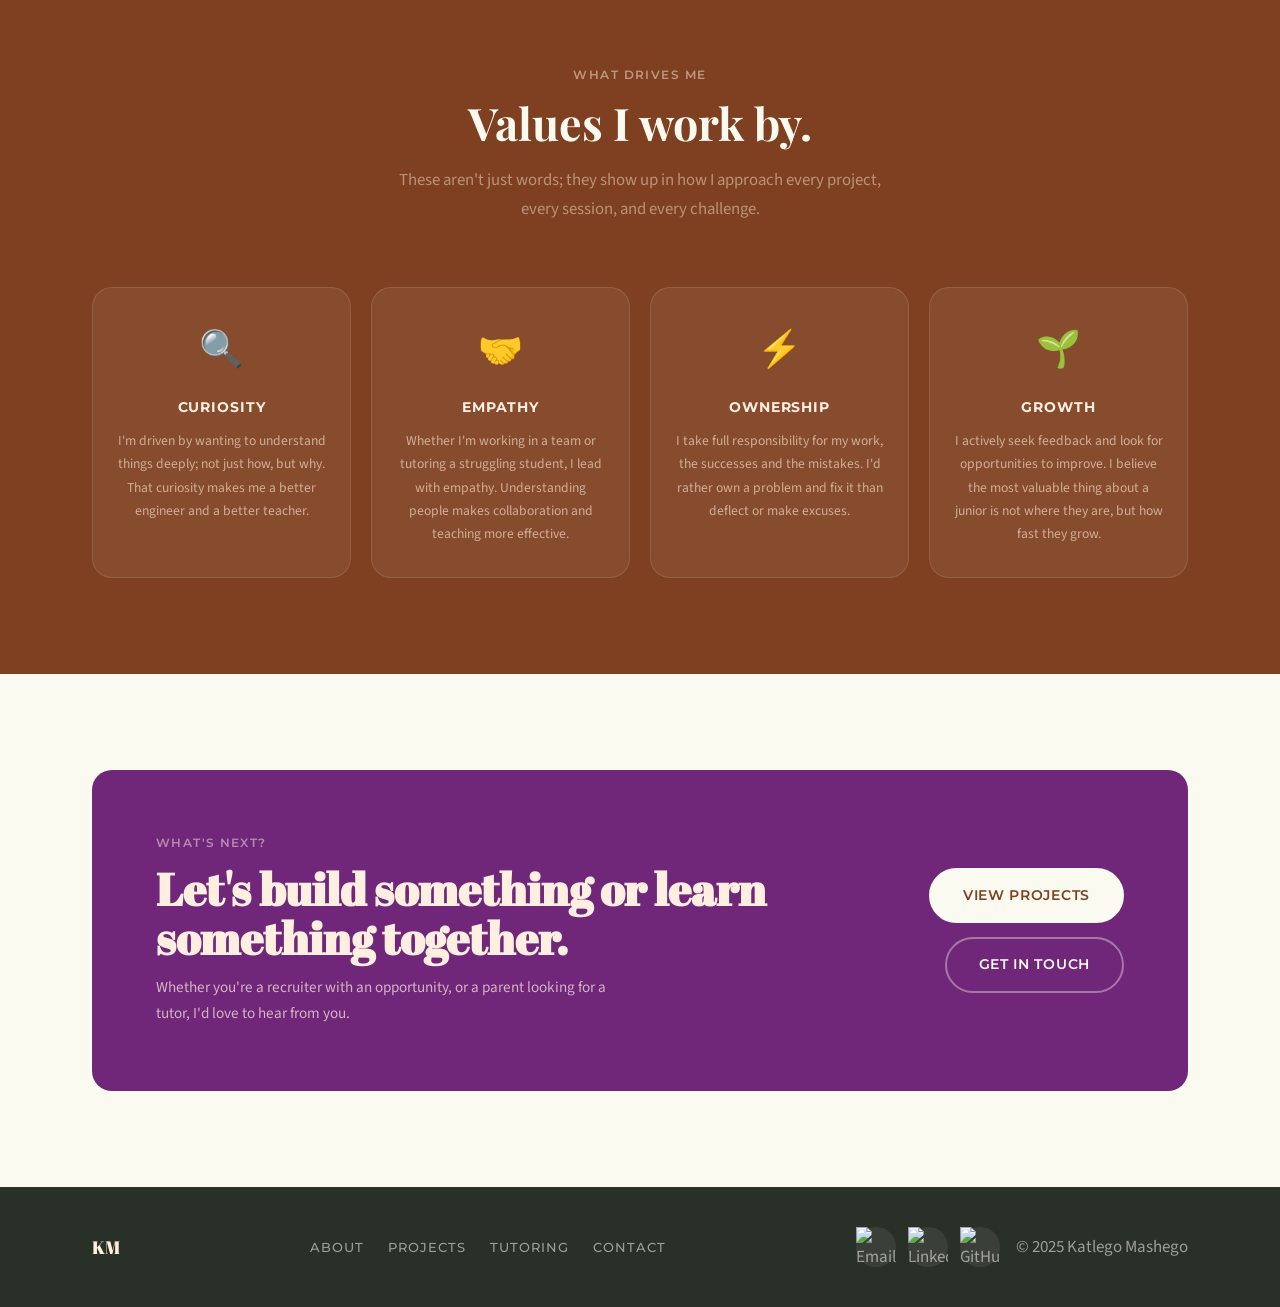
==== commit b295d900: "Patching up thefooter icon sizes the footer icons were off so i had to fix them" ====
--- a/about.html
+++ b/about.html
@@ -82,10 +82,10 @@
             <a href="contact.html" class="btn btn--outline">Get in Touch</a>
             <div class="avatar-links">
             <a href="mailto:kat.mashego24@gmail.com" class="avatar-link" title="Email">
-                <img src="assets/Email.png" alt="Email" />
+                <img src="assets/email.png" alt="Email" />
             </a>
             <a href="https://www.linkedin.com/in/katlego-mashego-7a62412ab/" class="avatar-link" title="LinkedIn">
-                <img src="assets/Linked in.png" alt="LinkedIn" />
+                <img src="assets/linkedin.png" alt="LinkedIn" />
             </a>
             <a href="https://github.com/gloomii-kat" class="avatar-link" title="GitHub">
                <img src="assets/github.png" alt="GitHub" />
@@ -377,7 +377,7 @@
     </div>
   </section>
 
-  <!--  Footer     -->
+   <!--  Footer     -->
   <footer>
   <div class="container">
     <div class="footer__inner">
@@ -393,14 +393,14 @@
 
       <div class="footer__right">
     <div class="footer__socials">
-            <a href="mailto:kat.mashego24@gmail.com" class="footer__social" title="Email">
-                <img src="assets/LightEmail.png" alt="Email" />
-            </a>
-            <a href="https://www.linkedin.com/in/katlego-mashego-7a62412ab/" class="footer__social" title="LinkedIn">
-                <img src="assets/LightLinked.png" alt="LinkedIn" />
-            </a>
-            <a href="https://github.com/gloomii-kat" class="footer__social" title="GitHub">
-               <img src="assets/LightGit.png" alt="GitHub" />
+            <a href="mailto:kat.mashego24@gmail.com" class="footer__social" >
+                <img src="assets/lightEmail.png" alt="Email" />
+            </a>
+            <a href="https://www.linkedin.com/in/katlego-mashego-7a62412ab/" class="footer__social" >
+                <img src="assets/lightLinked.png" alt="LinkedIn" />
+            </a>
+            <a href="https://github.com/gloomii-kat" class="footer__social">
+               <img src="assets/lightGit.png" alt="GitHub" />
             </a>
     </div>
 
